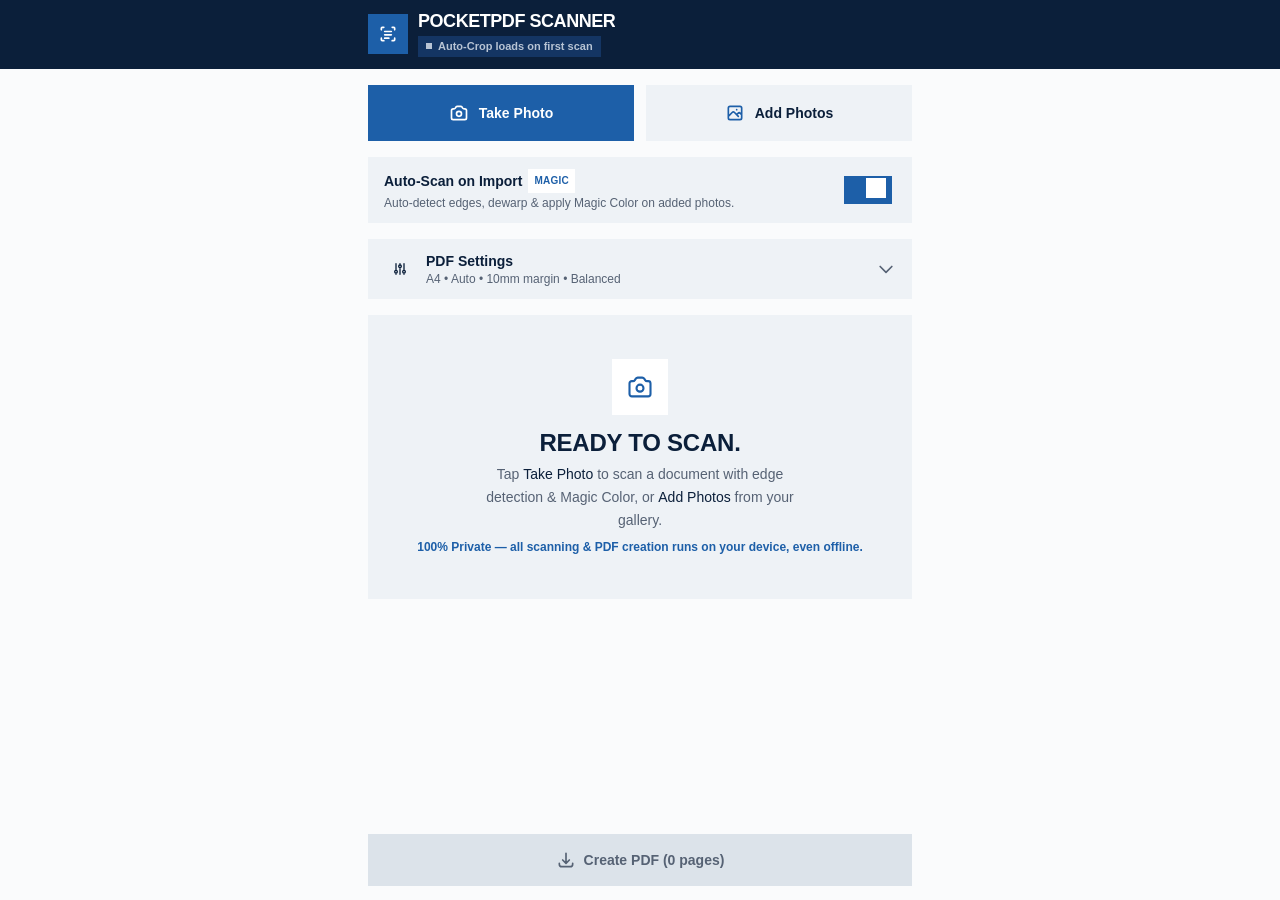
==== index.html @ 79df961f "Apply Fahmi Hassan design system: navy/white, square blocks, Archivo + IBM Plex Sans Co-Authored-By:" ====
<!DOCTYPE html>
<html lang="en">
<head>
  <meta charset="UTF-8" />
  <meta name="viewport" content="width=device-width, initial-scale=1.0, viewport-fit=cover" />
  <title>PocketPDF Scanner — Document Scanner & PDF</title>
  <meta name="description" content="Private, offline document scanner. Crop, clean up and turn photos into PDFs entirely on your phone." />
  <meta name="theme-color" content="#0B1F3A" />
  <meta name="apple-mobile-web-app-capable" content="yes" />
  <meta name="mobile-web-app-capable" content="yes" />
  <meta name="apple-mobile-web-app-status-bar-style" content="black-translucent" />
  <meta name="apple-mobile-web-app-title" content="PocketPDF" />
  <link rel="manifest" href="manifest.webmanifest" />
  <link rel="icon" type="image/png" sizes="192x192" href="icons/icon-192.png" />
  <link rel="apple-touch-icon" href="icons/apple-touch-icon.png" />
  <link rel="stylesheet" href="css/app.css" />

  <!-- Small, always-needed libraries (self-hosted). jsPDF, OpenCV and heic2any load on demand. -->
  <script src="vendor/Sortable.min.js" defer></script>
  <script src="js/imaging.js" defer></script>
  <script src="js/app.js" defer></script>
</head>
<body class="bg-fh-white text-fh-navy font-sans antialiased min-h-screen flex flex-col selection:bg-fh-sky selection:text-fh-navy">

  <noscript>
    <div class="p-4 m-4 bg-fh-surface text-sm text-fh-coraltext">PocketPDF Scanner needs JavaScript to run.</div>
  </noscript>

  <!-- Hidden File Inputs -->
  <input type="file" id="cameraInput" accept="image/*" capture="environment" class="hidden" aria-hidden="true" tabindex="-1" />
  <input type="file" id="galleryInput" accept="image/*,.heic,.heif" multiple class="hidden" aria-hidden="true" tabindex="-1" />

  <!-- ==================== TOP HEADER ==================== -->
  <header class="sticky top-0 z-30 bg-fh-navy text-white pt-safe-header">
    <div class="max-w-xl mx-auto px-4 py-3 flex items-center justify-between gap-2">
      <div class="flex items-center gap-2.5 min-w-0">
        <div class="w-10 h-10 bg-fh-blue text-white flex items-center justify-center shrink-0" aria-hidden="true">
          <svg class="w-5 h-5" fill="none" viewBox="0 0 24 24" stroke="currentColor" stroke-width="2">
            <path stroke-linecap="round" stroke-linejoin="round" d="M4 7V5a1 1 0 011-1h2M17 4h2a1 1 0 011 1v2M20 17v2a1 1 0 01-1 1h-2M7 20H5a1 1 0 01-1-1v-2" />
            <path stroke-linecap="round" stroke-linejoin="round" d="M8 9h8M8 13h8M8 17h5" />
          </svg>
        </div>
        <div class="min-w-0">
          <h1 class="font-display text-lg font-extrabold uppercase tracking-tight text-white leading-none truncate">PocketPDF Scanner</h1>
          <div id="engineStatusPill" role="status" class="inline-flex items-center gap-1.5 mt-1.5 px-2 py-0.5 bg-fh-navyraised text-[11px] font-semibold text-fh-mist">
            <span id="engineStatusDot" class="w-1.5 h-1.5 bg-fh-mist"></span>
            <span id="engineStatusText">Auto-Crop loads on first scan</span>
          </div>
        </div>
      </div>

      <button id="clearAllBtn" type="button"
        class="hidden min-h-[40px] px-3 py-1.5 rounded-xl text-xs font-semibold text-fh-coralbright bg-fh-navyraised hover:bg-fh-navydeep active:scale-95 transition-all shrink-0">
        Clear All
      </button>
    </div>
  </header>

  <!-- ==================== MAIN WORKSPACE ==================== -->
  <main id="mainArea" class="flex-1 w-full max-w-xl mx-auto px-4 pt-4 pb-32 space-y-4">

    <section aria-label="Scan or add documents" class="grid grid-cols-2 gap-3">
      <button id="takePhotoBtn" type="button"
        class="min-h-[56px] flex items-center justify-center gap-2.5 px-4 py-3.5 rounded-2xl bg-fh-blue hover:bg-fh-bluedark active:scale-[0.98] text-white font-semibold text-sm transition-all">
        <svg class="w-5 h-5 shrink-0" fill="none" viewBox="0 0 24 24" stroke="currentColor" stroke-width="2" aria-hidden="true">
          <path stroke-linecap="round" stroke-linejoin="round" d="M3 9a2 2 0 012-2h.93a2 2 0 001.664-.89l.812-1.22A2 2 0 0110.07 4h3.86a2 2 0 011.664.89l.812 1.22A2 2 0 0018.07 7H19a2 2 0 012 2v9a2 2 0 01-2 2H5a2 2 0 01-2-2V9z" />
          <path stroke-linecap="round" stroke-linejoin="round" d="M15 13a3 3 0 11-6 0 3 3 0 016 0z" />
        </svg>
        <span>Take Photo</span>
      </button>

      <button id="addPhotosBtn" type="button"
        class="min-h-[56px] flex items-center justify-center gap-2.5 px-4 py-3.5 bg-fh-surface hover:bg-fh-rule active:scale-[0.98] text-fh-navy font-semibold text-sm transition-all">
        <svg class="w-5 h-5 shrink-0 text-fh-blue" fill="none" viewBox="0 0 24 24" stroke="currentColor" stroke-width="2" aria-hidden="true">
          <path stroke-linecap="round" stroke-linejoin="round" d="M4 16l4.586-4.586a2 2 0 012.828 0L16 16m-2-2l1.586-1.586a2 2 0 012.828 0L20 14m-6-6h.01M6 20h12a2 2 0 002-2V6a2 2 0 00-2-2H6a2 2 0 00-2 2v12a2 2 0 002 2z" />
        </svg>
        <span>Add Photos</span>
      </button>
    </section>

    <!-- Auto-Scan on Import Toggle -->
    <section aria-label="Auto scan toggle" class="bg-fh-surface px-4 py-3 flex items-center justify-between gap-3">
      <div class="min-w-0">
        <div id="autoScanLabel" class="text-sm font-semibold text-fh-navy flex items-center gap-1.5">
          <span>Auto-Scan on Import</span>
          <span class="px-1.5 py-0.5 rounded-md bg-fh-card text-fh-blue text-[10px] font-bold uppercase tracking-wide">Magic</span>
        </div>
        <p id="autoScanDesc" class="text-xs text-fh-muted leading-snug mt-0.5">
          Auto-detect edges, dewarp &amp; apply Magic Color on added photos.
        </p>
      </div>
      <label class="relative inline-flex items-center cursor-pointer shrink-0 p-1">
        <input type="checkbox" id="autoScanToggle" class="sr-only peer" role="switch" aria-labelledby="autoScanLabel" aria-describedby="autoScanDesc" checked />
        <div class="w-12 h-7 bg-fh-rule peer-focus-visible:ring-2 peer-focus-visible:ring-fh-blue rounded-full peer peer-checked:after:translate-x-5 peer-checked:after:border-white after:content-[''] after:absolute after:top-[6px] after:left-[6px] after:bg-white after:border-fh-rule after:border after:rounded-full after:h-5 after:w-5 after:shadow-sm after:transition-all peer-checked:bg-fh-blue"></div>
      </label>
    </section>

    <!-- Collapsible PDF Settings Drawer -->
    <section aria-label="PDF settings" class="bg-fh-surface overflow-hidden">
      <button id="settingsToggleBtn" type="button" aria-expanded="false" aria-controls="settingsBody"
        class="w-full min-h-[52px] px-4 py-3 flex items-center justify-between gap-3 text-left hover:bg-fh-rule transition-colors">
        <div class="flex items-center gap-2.5 min-w-0">
          <div class="w-8 h-8 rounded-xl bg-fh-surface text-fh-navy flex items-center justify-center shrink-0" aria-hidden="true">
            <svg class="w-4 h-4" fill="none" viewBox="0 0 24 24" stroke="currentColor" stroke-width="2">
              <path stroke-linecap="round" stroke-linejoin="round" d="M12 6V4m0 2a2 2 0 100 4m0-4a2 2 0 110 4m-6 8a2 2 0 100-4m0 4a2 2 0 110-4m0 4v2m0-6V4m6 6v10m6-2a2 2 0 100-4m0 4a2 2 0 110-4m0 4v2m0-6V4" />
            </svg>
          </div>
          <div class="min-w-0">
            <div class="text-sm font-semibold text-fh-navy">PDF Settings</div>
            <div id="settingsSummary" class="text-xs text-fh-muted truncate">A4 • Auto • Small margin • Balanced</div>
          </div>
        </div>
        <svg id="settingsChevron" class="w-5 h-5 text-fh-muted shrink-0 transition-transform duration-200" fill="none" viewBox="0 0 24 24" stroke="currentColor" stroke-width="2" aria-hidden="true">
          <path stroke-linecap="round" stroke-linejoin="round" d="M19 9l-7 7-7-7" />
        </svg>
      </button>

      <div id="settingsBody" class="hidden border-t-4 border-fh-white px-4 py-4 space-y-4 bg-fh-surface">
        <div>
          <label for="filenameInput" class="block text-xs font-semibold uppercase tracking-wider text-fh-muted mb-1.5">Output Filename</label>
          <div class="relative flex items-center">
            <input type="text" id="filenameInput" autocomplete="off"
              class="w-full min-h-[44px] pl-3.5 pr-12 py-2.5 rounded-xl bg-white border border-fh-rule text-base sm:text-sm font-medium text-fh-navy focus:outline-none focus:ring-2 focus:ring-fh-blue focus:border-fh-blue"
              placeholder="scan_2026-01-01" />
            <span class="absolute right-3.5 text-xs font-semibold text-fh-muted pointer-events-none" aria-hidden="true">.pdf</span>
          </div>
        </div>

        <div class="grid grid-cols-1 sm:grid-cols-2 gap-3">
          <div>
            <label for="pageSizeSelect" class="block text-xs font-semibold uppercase tracking-wider text-fh-muted mb-1.5">Page Size</label>
            <select id="pageSizeSelect" class="w-full min-h-[44px] px-3.5 py-2.5 rounded-xl bg-white border border-fh-rule text-base sm:text-sm font-medium text-fh-navy focus:outline-none focus:ring-2 focus:ring-fh-blue">
              <option value="a4" selected>A4 (210 × 297 mm)</option>
              <option value="letter">US Letter (8.5 × 11 in)</option>
              <option value="fit">Fit to Image</option>
            </select>
          </div>
          <div>
            <label for="orientationSelect" class="block text-xs font-semibold uppercase tracking-wider text-fh-muted mb-1.5">Orientation</label>
            <select id="orientationSelect" class="w-full min-h-[44px] px-3.5 py-2.5 rounded-xl bg-white border border-fh-rule text-base sm:text-sm font-medium text-fh-navy focus:outline-none focus:ring-2 focus:ring-fh-blue disabled:opacity-50 disabled:bg-fh-surface">
              <option value="auto" selected>Auto (Per Page)</option>
              <option value="portrait">Portrait</option>
              <option value="landscape">Landscape</option>
            </select>
          </div>
        </div>

        <div class="grid grid-cols-1 sm:grid-cols-2 gap-3">
          <div>
            <label for="marginSelect" class="block text-xs font-semibold uppercase tracking-wider text-fh-muted mb-1.5">Margins</label>
            <select id="marginSelect" class="w-full min-h-[44px] px-3.5 py-2.5 rounded-xl bg-white border border-fh-rule text-base sm:text-sm font-medium text-fh-navy focus:outline-none focus:ring-2 focus:ring-fh-blue">
              <option value="0">None (0 mm)</option>
              <option value="10" selected>Small (10 mm)</option>
              <option value="20">Normal (20 mm)</option>
            </select>
          </div>
          <div>
            <label for="qualitySelect" class="block text-xs font-semibold uppercase tracking-wider text-fh-muted mb-1.5">Quality / Size</label>
            <select id="qualitySelect" class="w-full min-h-[44px] px-3.5 py-2.5 rounded-xl bg-white border border-fh-rule text-base sm:text-sm font-medium text-fh-navy focus:outline-none focus:ring-2 focus:ring-fh-blue">
              <option value="high">High (Sharp Text)</option>
              <option value="balanced" selected>Balanced (Default)</option>
              <option value="small">Small File (Compact)</option>
            </select>
          </div>
        </div>
        <p class="text-[11px] text-fh-muted leading-snug">Crisp B&amp;W pages are always kept as lossless PNG for the sharpest text.</p>
      </div>
    </section>

    <!-- Scanned Pages Queue -->
    <section aria-label="Scanned pages" class="space-y-3">
      <div id="emptyState" class="bg-fh-surface px-6 py-11 text-center space-y-3 transition-colors">
        <div class="w-14 h-14 mx-auto rounded-2xl bg-fh-card text-fh-blue flex items-center justify-center" aria-hidden="true">
          <svg class="w-7 h-7" fill="none" viewBox="0 0 24 24" stroke="currentColor" stroke-width="1.8">
            <path stroke-linecap="round" stroke-linejoin="round" d="M3 9a2 2 0 012-2h.93a2 2 0 001.664-.89l.812-1.22A2 2 0 0110.07 4h3.86a2 2 0 011.664.89l.812 1.22A2 2 0 0018.07 7H19a2 2 0 012 2v9a2 2 0 01-2 2H5a2 2 0 01-2-2V9z" />
            <path stroke-linecap="round" stroke-linejoin="round" d="M15 13a3 3 0 11-6 0 3 3 0 016 0z" />
          </svg>
        </div>
        <div class="space-y-1">
          <h2 class="font-display text-2xl font-extrabold uppercase text-fh-navy">Ready to scan.</h2>
          <p class="text-sm text-fh-muted max-w-xs mx-auto leading-relaxed">
            Tap <span class="font-medium text-fh-navy">Take Photo</span> to scan a document with edge detection &amp; Magic Color, or <span class="font-medium text-fh-navy">Add Photos</span> from your gallery.
          </p>
          <p class="text-xs font-semibold text-fh-blue pt-1">
            100% Private — all scanning &amp; PDF creation runs on your device, even offline.
          </p>
        </div>
      </div>

      <div id="queueHeader" class="hidden flex items-center justify-between px-1">
        <h2 class="text-xs font-bold uppercase tracking-wider text-fh-muted">
          Scanned Pages (<span id="queueCountLabel">0</span>)
        </h2>
        <span class="text-xs text-fh-muted">Drag ⠿ to reorder</span>
      </div>

      <div id="pageList" class="space-y-3"></div>
    </section>
  </main>

  <!-- ==================== STICKY BOTTOM ACTION BAR ==================== -->
  <footer class="fixed bottom-0 inset-x-0 z-30 bg-fh-white pb-safe">
    <div class="max-w-xl mx-auto px-4 pt-3 flex items-center gap-3">
      <button id="createPdfBtn" type="button" disabled
        class="w-full min-h-[52px] px-5 py-3 rounded-2xl bg-fh-blue hover:bg-fh-bluedark active:scale-[0.98] disabled:bg-fh-rule disabled:text-fh-muted disabled:active:scale-100 disabled:cursor-not-allowed text-white font-semibold text-sm disabled:shadow-none flex items-center justify-center gap-2 transition-all">
        <svg class="w-5 h-5 shrink-0" fill="none" viewBox="0 0 24 24" stroke="currentColor" stroke-width="2" aria-hidden="true">
          <path stroke-linecap="round" stroke-linejoin="round" d="M4 16v1a3 3 0 003 3h10a3 3 0 003-3v-1m-4-4l-4 4m0 0l-4-4m4 4V4" />
        </svg>
        <span id="createPdfLabel">Create PDF (0 pages)</span>
      </button>
    </div>
  </footer>

  <!-- ==================== FULL-SCREEN CROP & FILTER STUDIO ==================== -->
  <div id="studioModal" role="dialog" aria-modal="true" aria-label="Document crop and filter studio"
    class="hidden fixed inset-0 z-50 bg-fh-navy text-white flex flex-col">
    <div class="pt-safe px-3 pb-2.5 bg-fh-navydeep flex items-center justify-between gap-2 shrink-0">
      <button id="studioCloseBtn" type="button" aria-label="Cancel editing"
        class="min-h-[44px] px-3 rounded-xl text-fh-mist hover:text-white hover:bg-fh-navyraised text-sm font-medium flex items-center gap-1 transition-colors">
        <svg class="w-5 h-5" fill="none" viewBox="0 0 24 24" stroke="currentColor" stroke-width="2" aria-hidden="true">
          <path stroke-linecap="round" stroke-linejoin="round" d="M6 18L18 6M6 6l12 12" />
        </svg>
        <span class="hidden sm:inline">Cancel</span>
      </button>

      <div class="bg-fh-navyraised p-1 rounded-xl flex items-center gap-1" role="tablist" aria-label="Editing step">
        <button id="tabCropBtn" type="button" role="tab" aria-selected="true" class="min-h-[36px] px-3.5 rounded-lg text-xs font-semibold transition-all bg-fh-blue text-white shadow-sm">1. Crop</button>
        <button id="tabFilterBtn" type="button" role="tab" aria-selected="false" class="min-h-[36px] px-3.5 rounded-lg text-xs font-semibold transition-all text-fh-mist hover:text-white">2. Magic Filters</button>
      </div>

      <button id="studioPrimaryBtn" type="button"
        class="min-h-[44px] px-4 rounded-xl bg-fh-blue hover:bg-fh-bluedark active:scale-95 text-white text-sm font-semibold transition-all">
        Next
      </button>
    </div>

    <!-- STEP 1: PERSPECTIVE CROP -->
    <div id="studioCropPane" class="flex-1 flex flex-col min-h-0 relative">
      <div id="cropStage" class="flex-1 relative min-h-0 w-full flex items-center justify-center p-3 overflow-hidden">
        <canvas id="cropCanvas" class="block rounded-lg shadow-2xl" aria-label="Drag the corner or edge handles to fit the document"></canvas>

        <div id="cropLoading" class="hidden absolute inset-0 flex items-center justify-center">
          <div class="px-4 py-2.5 rounded-2xl bg-fh-navy text-xs font-semibold flex items-center gap-2">
            <svg class="w-4 h-4 animate-spin text-fh-sky" fill="none" viewBox="0 0 24 24" aria-hidden="true">
              <circle class="opacity-25" cx="12" cy="12" r="10" stroke="currentColor" stroke-width="4"></circle>
              <path class="opacity-75" fill="currentColor" d="M4 12a8 8 0 018-8V0C5.373 0 0 5.373 0 12h4z"></path>
            </svg>
            <span>Opening page...</span>
          </div>
        </div>

        <div id="loupeContainer" aria-hidden="true"
          class="hidden fixed z-50 pointer-events-none w-[116px] h-[116px] rounded-full border-[3px] border-fh-blue overflow-hidden bg-fh-navy">
          <canvas id="loupeCanvas" width="116" height="116" class="w-full h-full block"></canvas>
        </div>
      </div>

      <div class="bg-fh-navydeep px-4 pt-3 pb-safe shrink-0">
        <div class="max-w-md mx-auto grid grid-cols-4 gap-2">
          <button id="cropAutoBtn" type="button" class="studio-tool">
            <svg class="w-4 h-4 text-fh-sky" fill="none" viewBox="0 0 24 24" stroke="currentColor" stroke-width="2" aria-hidden="true">
              <path stroke-linecap="round" stroke-linejoin="round" d="M5 3v4M3 5h4M6 17v4m-2-2h4m5-16l2.286 6.857L21 12l-5.714 2.143L13 21l-2.286-6.857L5 12l5.714-2.143L13 3z" />
            </svg>
            <span>Auto-Detect</span>
          </button>
          <button id="cropFullBtn" type="button" class="studio-tool">
            <svg class="w-4 h-4 text-fh-mist" fill="none" viewBox="0 0 24 24" stroke="currentColor" stroke-width="2" aria-hidden="true">
              <path stroke-linecap="round" stroke-linejoin="round" d="M4 8V4m0 0h4M4 4l5 5m11-1V4m0 0h-4m4 0l-5 5M4 16v4m0 0h4m-4 0l5-5m11 5l-5-5m5 5v-4m0 4h-4" />
            </svg>
            <span>Full Page</span>
          </button>
          <button id="cropRotateBtn" type="button" class="studio-tool">
            <svg class="w-4 h-4 text-fh-mist" fill="none" viewBox="0 0 24 24" stroke="currentColor" stroke-width="2" aria-hidden="true">
              <path stroke-linecap="round" stroke-linejoin="round" d="M4 4v5h.582m15.356 2A8.001 8.001 0 004.582 9m0 0H9m11 11v-5h-.581m0 0a8.003 8.003 0 01-15.357-2m15.357 2H15" />
            </svg>
            <span>Rotate 90°</span>
          </button>
          <button id="cropAspectBtn" type="button" class="studio-tool" aria-label="Page shape: Auto. Tap to change">
            <svg class="w-4 h-4 text-fh-mist" fill="none" viewBox="0 0 24 24" stroke="currentColor" stroke-width="2" aria-hidden="true">
              <rect x="6" y="3" width="12" height="18" rx="1.5" stroke-linejoin="round" />
              <path stroke-linecap="round" d="M9 8h6M9 12h6" />
            </svg>
            <span id="cropAspectLabel">Shape: Auto</span>
          </button>
        </div>
      </div>
    </div>

    <!-- STEP 2: MAGIC FILTERS -->
    <div id="studioFilterPane" class="hidden flex-1 flex flex-col min-h-0">
      <div class="flex-1 min-h-0 w-full flex items-center justify-center p-4 overflow-hidden relative">
        <canvas id="filterPreviewCanvas" class="max-w-full max-h-full object-contain rounded-lg shadow-2xl bg-white" aria-label="Filtered page preview"></canvas>
        <div id="filterLoadingBadge" class="hidden absolute inset-0 bg-fh-navy/70 flex items-center justify-center">
          <div class="px-4 py-2.5 rounded-2xl bg-fh-navy text-xs font-semibold flex items-center gap-2">
            <svg class="w-4 h-4 animate-spin text-fh-sky" fill="none" viewBox="0 0 24 24" aria-hidden="true">
              <circle class="opacity-25" cx="12" cy="12" r="10" stroke="currentColor" stroke-width="4"></circle>
              <path class="opacity-75" fill="currentColor" d="M4 12a8 8 0 018-8V0C5.373 0 0 5.373 0 12h4z"></path>
            </svg>
            <span>Dewarping document...</span>
          </div>
        </div>
      </div>

      <div class="bg-fh-navydeep px-4 pt-3 pb-safe space-y-3.5 shrink-0">
        <div class="max-w-md mx-auto space-y-3.5">
          <div id="filterPills" class="flex items-center gap-2 overflow-x-auto no-scrollbar pb-0.5" role="group" aria-label="Filter presets">
            <button type="button" data-filter="original" aria-pressed="false" class="filter-pill">Original</button>
            <button type="button" data-filter="magic" aria-pressed="false" class="filter-pill">Magic Color</button>
            <button type="button" data-filter="bw" aria-pressed="false" class="filter-pill">Crisp B&amp;W</button>
            <button type="button" data-filter="grayscale" aria-pressed="false" class="filter-pill">Grayscale</button>
            <button type="button" data-filter="lighten" aria-pressed="false" class="filter-pill">Lighten</button>
          </div>

          <div class="grid grid-cols-2 gap-4 pt-1">
            <div class="space-y-1">
              <div class="flex items-center justify-between text-[11px] font-medium text-fh-mist">
                <label for="brightnessSlider">Brightness</label>
                <span id="brightnessVal" class="text-fh-sky font-semibold">0</span>
              </div>
              <input id="brightnessSlider" type="range" min="-50" max="50" value="0" class="scanner-slider w-full" />
            </div>
            <div class="space-y-1">
              <div class="flex items-center justify-between text-[11px] font-medium text-fh-mist">
                <label for="contrastSlider">Contrast</label>
                <span id="contrastVal" class="text-fh-sky font-semibold">0</span>
              </div>
              <input id="contrastSlider" type="range" min="-50" max="50" value="0" class="scanner-slider w-full" />
            </div>
          </div>

          <button id="saveNextBtn" type="button"
            class="hidden w-full min-h-[46px] px-4 py-2.5 rounded-xl bg-fh-navyraised hover:bg-fh-blue active:scale-[0.98] text-white text-sm font-semibold flex items-center justify-center gap-2 transition-all">
            <svg class="w-4 h-4 text-fh-sky" fill="none" viewBox="0 0 24 24" stroke="currentColor" stroke-width="2" aria-hidden="true">
              <path stroke-linecap="round" stroke-linejoin="round" d="M3 9a2 2 0 012-2h.93a2 2 0 001.664-.89l.812-1.22A2 2 0 0110.07 4h3.86a2 2 0 011.664.89l.812 1.22A2 2 0 0018.07 7H19a2 2 0 012 2v9a2 2 0 01-2 2H5a2 2 0 01-2-2V9z" />
              <path stroke-linecap="round" stroke-linejoin="round" d="M15 13a3 3 0 11-6 0 3 3 0 016 0z" />
            </svg>
            <span>Save &amp; Scan Next Page</span>
          </button>
        </div>
      </div>
    </div>
  </div>

  <!-- ==================== PDF READY / SHARE MODAL ==================== -->
  <div id="pdfReadyModal" role="dialog" aria-modal="true" aria-labelledby="pdfReadyTitle"
    class="hidden fixed inset-0 z-50 bg-fh-navy/70 flex items-center justify-center p-4">
    <div class="w-full max-w-sm bg-fh-white p-6 space-y-5">
      <div class="flex items-center gap-3.5">
        <div class="w-12 h-12 rounded-2xl bg-fh-blue text-white flex items-center justify-center shrink-0" aria-hidden="true">
          <svg class="w-6 h-6" fill="none" viewBox="0 0 24 24" stroke="currentColor" stroke-width="2">
            <path stroke-linecap="round" stroke-linejoin="round" d="M9 12l2 2 4-4m6 2a9 9 0 11-18 0 9 9 0 0118 0z" />
          </svg>
        </div>
        <div class="min-w-0">
          <h3 id="pdfReadyTitle" class="font-display text-xl font-extrabold uppercase text-fh-navy">PDF ready.</h3>
          <p id="pdfReadyMeta" class="text-xs text-fh-muted truncate">scan.pdf • 1.2 MB</p>
        </div>
      </div>
      <div class="space-y-2.5">
        <button id="pdfShareBtn" type="button"
          class="hidden w-full min-h-[48px] px-4 py-3 rounded-xl bg-fh-blue hover:bg-fh-bluedark text-white font-semibold text-sm flex items-center justify-center gap-2 transition-colors">
          <svg class="w-4 h-4" fill="none" viewBox="0 0 24 24" stroke="currentColor" stroke-width="2" aria-hidden="true">
            <path stroke-linecap="round" stroke-linejoin="round" d="M8.684 13.342C8.886 12.938 9 12.482 9 12c0-.482-.114-.938-.316-1.342m0 2.684a3 3 0 110-2.684m0 2.684l6.632 3.316m-6.632-6l6.632-3.316m0 0a3 3 0 105.367-2.684 3 3 0 00-5.367 2.684zm0 9.316a3 3 0 105.368 2.684 3 3 0 00-5.368-2.684z" />
          </svg>
          <span>Share / Save to Files</span>
        </button>
        <button id="pdfDownloadAgainBtn" type="button"
          class="w-full min-h-[48px] px-4 py-3 rounded-xl bg-fh-surface hover:bg-fh-rule text-fh-navy font-semibold text-sm flex items-center justify-center gap-2 transition-colors">
          <svg class="w-4 h-4" fill="none" viewBox="0 0 24 24" stroke="currentColor" stroke-width="2" aria-hidden="true">
            <path stroke-linecap="round" stroke-linejoin="round" d="M4 16v1a3 3 0 003 3h10a3 3 0 003-3v-1m-4-4l-4 4m0 0l-4-4m4 4V4" />
          </svg>
          <span>Download PDF</span>
        </button>
        <button id="pdfReadyCloseBtn" type="button"
          class="w-full min-h-[44px] px-4 py-2 rounded-xl text-fh-muted hover:text-fh-navy font-semibold text-xs transition-colors">
          Done
        </button>
      </div>
    </div>
  </div>

  <!-- ==================== PROGRESS MODAL ==================== -->
  <div id="progressModal" role="dialog" aria-modal="true" aria-labelledby="progressTitle"
    class="hidden fixed inset-0 z-[60] bg-fh-navy/70 flex items-center justify-center p-4">
    <div class="w-full max-w-sm bg-fh-white p-6 space-y-4">
      <div class="flex items-center gap-3">
        <div class="w-10 h-10 rounded-2xl bg-fh-card text-fh-blue flex items-center justify-center shrink-0" aria-hidden="true">
          <svg class="w-5 h-5 animate-spin" fill="none" viewBox="0 0 24 24">
            <circle class="opacity-25" cx="12" cy="12" r="10" stroke="currentColor" stroke-width="4"></circle>
            <path class="opacity-75" fill="currentColor" d="M4 12a8 8 0 018-8V0C5.373 0 0 5.373 0 12h4zm2 5.291A7.962 7.962 0 014 12H0c0 3.042 1.135 5.824 3 7.938l3-2.647z"></path>
          </svg>
        </div>
        <div class="min-w-0">
          <h3 id="progressTitle" class="font-display text-lg font-extrabold text-fh-navy">Processing</h3>
          <p id="progressStatus" aria-live="polite" class="text-xs text-fh-muted truncate">Please wait...</p>
        </div>
      </div>
      <div class="w-full h-2.5 bg-fh-surface rounded-full overflow-hidden" role="progressbar" aria-labelledby="progressTitle" aria-valuemin="0" aria-valuemax="100">
        <div id="progressBar" class="h-full bg-fh-blue rounded-full transition-all duration-200" style="width: 0%"></div>
      </div>
    </div>
  </div>

  <!-- ==================== CONFIRM CLEAR MODAL ==================== -->
  <div id="confirmClearModal" role="alertdialog" aria-modal="true" aria-labelledby="confirmClearTitle" aria-describedby="confirmClearDesc"
    class="hidden fixed inset-0 z-50 bg-fh-navy/70 flex items-center justify-center p-4">
    <div class="w-full max-w-sm bg-fh-white p-6 space-y-5">
      <div class="space-y-1.5">
        <h3 id="confirmClearTitle" class="font-display text-lg font-extrabold text-fh-navy">Clear all scanned pages?</h3>
        <p id="confirmClearDesc" class="text-sm text-fh-muted">This removes all pages from your current session. Your original phone photos are untouched.</p>
      </div>
      <div class="grid grid-cols-2 gap-3">
        <button id="cancelClearBtn" type="button" class="min-h-[44px] px-4 py-2.5 rounded-xl bg-fh-surface hover:bg-fh-rule text-fh-navy font-semibold text-sm">Cancel</button>
        <button id="confirmClearBtn" type="button" class="min-h-[44px] px-4 py-2.5 rounded-xl bg-fh-coral hover:bg-fh-coralbright text-fh-navy font-semibold text-sm">Clear All</button>
      </div>
    </div>
  </div>

  <div id="toastContainer" aria-live="polite" class="fixed top-16 inset-x-4 z-[70] max-w-md mx-auto pointer-events-none flex flex-col gap-2"></div>
</body>
</html>
---- css/app.css ----
@font-face{font-family:Archivo;font-style:normal;font-weight:700;font-display:swap;src:url(../fonts/archivo-latin-700-normal.woff2) format("woff2")}@font-face{font-family:Archivo;font-style:normal;font-weight:800;font-display:swap;src:url(../fonts/archivo-latin-800-normal.woff2) format("woff2")}@font-face{font-family:IBM Plex Sans;font-style:normal;font-weight:400;font-display:swap;src:url(../fonts/ibm-plex-sans-latin-400-normal.woff2) format("woff2")}@font-face{font-family:IBM Plex Sans;font-style:normal;font-weight:500;font-display:swap;src:url(../fonts/ibm-plex-sans-latin-500-normal.woff2) format("woff2")}@font-face{font-family:IBM Plex Sans;font-style:normal;font-weight:600;font-display:swap;src:url(../fonts/ibm-plex-sans-latin-600-normal.woff2) format("woff2")}*,:after,:before{--tw-border-spacing-x:0;--tw-border-spacing-y:0;--tw-translate-x:0;--tw-translate-y:0;--tw-rotate:0;--tw-skew-x:0;--tw-skew-y:0;--tw-scale-x:1;--tw-scale-y:1;--tw-pan-x: ;--tw-pan-y: ;--tw-pinch-zoom: ;--tw-scroll-snap-strictness:proximity;--tw-gradient-from-position: ;--tw-gradient-via-position: ;--tw-gradient-to-position: ;--tw-ordinal: ;--tw-slashed-zero: ;--tw-numeric-figure: ;--tw-numeric-spacing: ;--tw-numeric-fraction: ;--tw-ring-inset: ;--tw-ring-offset-width:0px;--tw-ring-offset-color:#fff;--tw-ring-color:rgba(59,130,246,.5);--tw-ring-offset-shadow:0 0 #0000;--tw-ring-shadow:0 0 #0000;--tw-shadow:0 0 #0000;--tw-shadow-colored:0 0 #0000;--tw-blur: ;--tw-brightness: ;--tw-contrast: ;--tw-grayscale: ;--tw-hue-rotate: ;--tw-invert: ;--tw-saturate: ;--tw-sepia: ;--tw-drop-shadow: ;--tw-backdrop-blur: ;--tw-backdrop-brightness: ;--tw-backdrop-contrast: ;--tw-backdrop-grayscale: ;--tw-backdrop-hue-rotate: ;--tw-backdrop-invert: ;--tw-backdrop-opacity: ;--tw-backdrop-saturate: ;--tw-backdrop-sepia: ;--tw-contain-size: ;--tw-contain-layout: ;--tw-contain-paint: ;--tw-contain-style: }::backdrop{--tw-border-spacing-x:0;--tw-border-spacing-y:0;--tw-translate-x:0;--tw-translate-y:0;--tw-rotate:0;--tw-skew-x:0;--tw-skew-y:0;--tw-scale-x:1;--tw-scale-y:1;--tw-pan-x: ;--tw-pan-y: ;--tw-pinch-zoom: ;--tw-scroll-snap-strictness:proximity;--tw-gradient-from-position: ;--tw-gradient-via-position: ;--tw-gradient-to-position: ;--tw-ordinal: ;--tw-slashed-zero: ;--tw-numeric-figure: ;--tw-numeric-spacing: ;--tw-numeric-fraction: ;--tw-ring-inset: ;--tw-ring-offset-width:0px;--tw-ring-offset-color:#fff;--tw-ring-color:rgba(59,130,246,.5);--tw-ring-offset-shadow:0 0 #0000;--tw-ring-shadow:0 0 #0000;--tw-shadow:0 0 #0000;--tw-shadow-colored:0 0 #0000;--tw-blur: ;--tw-brightness: ;--tw-contrast: ;--tw-grayscale: ;--tw-hue-rotate: ;--tw-invert: ;--tw-saturate: ;--tw-sepia: ;--tw-drop-shadow: ;--tw-backdrop-blur: ;--tw-backdrop-brightness: ;--tw-backdrop-contrast: ;--tw-backdrop-grayscale: ;--tw-backdrop-hue-rotate: ;--tw-backdrop-invert: ;--tw-backdrop-opacity: ;--tw-backdrop-saturate: ;--tw-backdrop-sepia: ;--tw-contain-size: ;--tw-contain-layout: ;--tw-contain-paint: ;--tw-contain-style: }

/*! tailwindcss v3.4.14 | MIT License | https://tailwindcss.com*/*,:after,:before{box-sizing:border-box;border:0 solid #e5e7eb}:after,:before{--tw-content:""}:host,html{line-height:1.5;-webkit-text-size-adjust:100%;-moz-tab-size:4;-o-tab-size:4;tab-size:4;font-family:IBM Plex Sans,Arial,sans-serif;font-feature-settings:normal;font-variation-settings:normal;-webkit-tap-highlight-color:transparent}body{margin:0;line-height:inherit}hr{height:0;color:inherit;border-top-width:1px}abbr:where([title]){-webkit-text-decoration:underline dotted;text-decoration:underline dotted}h1,h2,h3,h4,h5,h6{font-size:inherit;font-weight:inherit}a{color:inherit;text-decoration:inherit}b,strong{font-weight:bolder}code,kbd,pre,samp{font-family:ui-monospace,SFMono-Regular,Menlo,Monaco,Consolas,Liberation Mono,Courier New,monospace;font-feature-settings:normal;font-variation-settings:normal;font-size:1em}small{font-size:80%}sub,sup{font-size:75%;line-height:0;position:relative;vertical-align:baseline}sub{bottom:-.25em}sup{top:-.5em}table{text-indent:0;border-color:inherit;border-collapse:collapse}button,input,optgroup,select,textarea{font-family:inherit;font-feature-settings:inherit;font-variation-settings:inherit;font-size:100%;font-weight:inherit;line-height:inherit;letter-spacing:inherit;color:inherit;margin:0;padding:0}button,select{text-transform:none}button,input:where([type=button]),input:where([type=reset]),input:where([type=submit]){-webkit-appearance:button;background-color:transparent;background-image:none}:-moz-focusring{outline:auto}:-moz-ui-invalid{box-shadow:none}progress{vertical-align:baseline}::-webkit-inner-spin-button,::-webkit-outer-spin-button{height:auto}[type=search]{-webkit-appearance:textfield;outline-offset:-2px}::-webkit-search-decoration{-webkit-appearance:none}::-webkit-file-upload-button{-webkit-appearance:button;font:inherit}summary{display:list-item}blockquote,dd,dl,figure,h1,h2,h3,h4,h5,h6,hr,p,pre{margin:0}fieldset{margin:0}fieldset,legend{padding:0}menu,ol,ul{list-style:none;margin:0;padding:0}dialog{padding:0}textarea{resize:vertical}input::-moz-placeholder,textarea::-moz-placeholder{opacity:1;color:#9ca3af}input::placeholder,textarea::placeholder{opacity:1;color:#9ca3af}[role=button],button{cursor:pointer}:disabled{cursor:default}audio,canvas,embed,iframe,img,object,svg,video{display:block;vertical-align:middle}img,video{max-width:100%;height:auto}[hidden]:where(:not([hidden=until-found])){display:none}h1,h2,h3{letter-spacing:-.01em}body,html{-webkit-tap-highlight-color:transparent;overscroll-behavior-y:contain;overflow-x:hidden}.pb-safe{padding-bottom:max(.85rem,env(safe-area-inset-bottom))}.pt-safe{padding-top:max(.65rem,env(safe-area-inset-top))}.pt-safe-header{padding-top:env(safe-area-inset-top)}.studio-tool{display:flex;min-height:52px;flex-direction:column;align-items:center;justify-content:center;gap:.125rem;--tw-bg-opacity:1;background-color:rgb(20 53 99/var(--tw-bg-opacity));padding:.5rem .375rem;text-align:center;font-size:11px;font-weight:600;line-height:1.25;--tw-text-opacity:1;color:rgb(255 255 255/var(--tw-text-opacity));transition-property:all;transition-timing-function:cubic-bezier(.4,0,.2,1);transition-duration:.15s}.studio-tool:hover{--tw-bg-opacity:1;background-color:rgb(29 95 168/var(--tw-bg-opacity))}.studio-tool:active{--tw-scale-x:.95;--tw-scale-y:.95;transform:translate(var(--tw-translate-x),var(--tw-translate-y)) rotate(var(--tw-rotate)) skewX(var(--tw-skew-x)) skewY(var(--tw-skew-y)) scaleX(var(--tw-scale-x)) scaleY(var(--tw-scale-y))}.filter-pill{min-height:42px;white-space:nowrap;--tw-bg-opacity:1;background-color:rgb(20 53 99/var(--tw-bg-opacity));padding-left:1rem;padding-right:1rem;font-size:.75rem;line-height:1rem;font-weight:600;--tw-text-opacity:1;color:rgb(184 196 212/var(--tw-text-opacity));transition-property:all;transition-timing-function:cubic-bezier(.4,0,.2,1);transition-duration:.15s}.filter-pill:hover{--tw-text-opacity:1;color:rgb(255 255 255/var(--tw-text-opacity))}.filter-pill[aria-pressed=true]{--tw-bg-opacity:1;background-color:rgb(29 95 168/var(--tw-bg-opacity));--tw-text-opacity:1;color:rgb(255 255 255/var(--tw-text-opacity))}.drag-handle{touch-action:none;cursor:grab}.sortable-ghost{opacity:.4}.sortable-chosen{--tw-ring-offset-shadow:var(--tw-ring-inset) 0 0 0 var(--tw-ring-offset-width) var(--tw-ring-offset-color);--tw-ring-shadow:var(--tw-ring-inset) 0 0 0 calc(2px + var(--tw-ring-offset-width)) var(--tw-ring-color);box-shadow:var(--tw-ring-offset-shadow),var(--tw-ring-shadow),var(--tw-shadow,0 0 #0000);--tw-ring-opacity:1;--tw-ring-color:rgb(29 95 168/var(--tw-ring-opacity))}.sr-only{position:absolute;width:1px;height:1px;padding:0;margin:-1px;overflow:hidden;clip:rect(0,0,0,0);white-space:nowrap;border-width:0}.pointer-events-none{pointer-events:none}.pointer-events-auto{pointer-events:auto}.static{position:static}.fixed{position:fixed}.absolute{position:absolute}.relative{position:relative}.sticky{position:sticky}.inset-0{inset:0}.inset-x-0{left:0;right:0}.inset-x-4{left:1rem;right:1rem}.bottom-0{bottom:0}.left-0{left:0}.right-3\.5{right:.875rem}.top-0{top:0}.top-16{top:4rem}.z-30{z-index:30}.z-50{z-index:50}.z-\[60\]{z-index:60}.z-\[70\]{z-index:70}.m-4{margin:1rem}.mx-auto{margin-left:auto;margin-right:auto}.-ml-1{margin-left:-.25rem}.mb-1\.5{margin-bottom:.375rem}.mt-0\.5{margin-top:.125rem}.mt-1\.5{margin-top:.375rem}.block{display:block}.flex{display:flex}.inline-flex{display:inline-flex}.grid{display:grid}.\!hidden{display:none!important}.hidden{display:none}.h-1\.5{height:.375rem}.h-10{height:2.5rem}.h-12{height:3rem}.h-14{height:3.5rem}.h-2\.5{height:.625rem}.h-24{height:6rem}.h-4{height:1rem}.h-5{height:1.25rem}.h-6{height:1.5rem}.h-7{height:1.75rem}.h-8{height:2rem}.h-\[116px\]{height:116px}.h-full{height:100%}.max-h-full{max-height:100%}.min-h-0{min-height:0}.min-h-\[36px\]{min-height:36px}.min-h-\[40px\]{min-height:40px}.min-h-\[42px\]{min-height:42px}.min-h-\[44px\]{min-height:44px}.min-h-\[46px\]{min-height:46px}.min-h-\[48px\]{min-height:48px}.min-h-\[52px\]{min-height:52px}.min-h-\[56px\]{min-height:56px}.min-h-screen{min-height:100vh}.w-1\.5{width:.375rem}.w-10{width:2.5rem}.w-12{width:3rem}.w-14{width:3.5rem}.w-20{width:5rem}.w-4{width:1rem}.w-5{width:1.25rem}.w-6{width:1.5rem}.w-7{width:1.75rem}.w-8{width:2rem}.w-\[116px\]{width:116px}.w-full{width:100%}.min-w-0{min-width:0}.max-w-full{max-width:100%}.max-w-md{max-width:28rem}.max-w-sm{max-width:24rem}.max-w-xl{max-width:36rem}.max-w-xs{max-width:20rem}.flex-1{flex:1 1 0%}.shrink-0{flex-shrink:0}.-translate-y-2{--tw-translate-y:-0.5rem}.-translate-y-2,.rotate-180{transform:translate(var(--tw-translate-x),var(--tw-translate-y)) rotate(var(--tw-rotate)) skewX(var(--tw-skew-x)) skewY(var(--tw-skew-y)) scaleX(var(--tw-scale-x)) scaleY(var(--tw-scale-y))}.rotate-180{--tw-rotate:180deg}@keyframes pulse{50%{opacity:.5}}.animate-pulse{animation:pulse 2s cubic-bezier(.4,0,.6,1) infinite}@keyframes spin{to{transform:rotate(1turn)}}.animate-spin{animation:spin 1s linear infinite}.cursor-pointer{cursor:pointer}.resize{resize:both}.grid-cols-1{grid-template-columns:repeat(1,minmax(0,1fr))}.grid-cols-2{grid-template-columns:repeat(2,minmax(0,1fr))}.grid-cols-4{grid-template-columns:repeat(4,minmax(0,1fr))}.flex-col{flex-direction:column}.flex-wrap{flex-wrap:wrap}.items-center{align-items:center}.justify-center{justify-content:center}.justify-between{justify-content:space-between}.gap-0\.5{gap:.125rem}.gap-1{gap:.25rem}.gap-1\.5{gap:.375rem}.gap-2{gap:.5rem}.gap-2\.5{gap:.625rem}.gap-3{gap:.75rem}.gap-3\.5{gap:.875rem}.gap-4{gap:1rem}.space-y-1>:not([hidden])~:not([hidden]){--tw-space-y-reverse:0;margin-top:calc(.25rem*(1 - var(--tw-space-y-reverse)));margin-bottom:calc(.25rem*var(--tw-space-y-reverse))}.space-y-1\.5>:not([hidden])~:not([hidden]){--tw-space-y-reverse:0;margin-top:calc(.375rem*(1 - var(--tw-space-y-reverse)));margin-bottom:calc(.375rem*var(--tw-space-y-reverse))}.space-y-2\.5>:not([hidden])~:not([hidden]){--tw-space-y-reverse:0;margin-top:calc(.625rem*(1 - var(--tw-space-y-reverse)));margin-bottom:calc(.625rem*var(--tw-space-y-reverse))}.space-y-3>:not([hidden])~:not([hidden]){--tw-space-y-reverse:0;margin-top:calc(.75rem*(1 - var(--tw-space-y-reverse)));margin-bottom:calc(.75rem*var(--tw-space-y-reverse))}.space-y-3\.5>:not([hidden])~:not([hidden]){--tw-space-y-reverse:0;margin-top:calc(.875rem*(1 - var(--tw-space-y-reverse)));margin-bottom:calc(.875rem*var(--tw-space-y-reverse))}.space-y-4>:not([hidden])~:not([hidden]){--tw-space-y-reverse:0;margin-top:calc(1rem*(1 - var(--tw-space-y-reverse)));margin-bottom:calc(1rem*var(--tw-space-y-reverse))}.space-y-5>:not([hidden])~:not([hidden]){--tw-space-y-reverse:0;margin-top:calc(1.25rem*(1 - var(--tw-space-y-reverse)));margin-bottom:calc(1.25rem*var(--tw-space-y-reverse))}.self-stretch{align-self:stretch}.overflow-hidden{overflow:hidden}.overflow-x-auto{overflow-x:auto}.truncate{overflow:hidden;text-overflow:ellipsis}.truncate,.whitespace-nowrap{white-space:nowrap}.rounded-2xl,.rounded-full,.rounded-lg,.rounded-md,.rounded-xl{border-radius:0}.border{border-width:1px}.border-\[3px\]{border-width:3px}.border-t-4{border-top-width:4px}.border-fh-blue{--tw-border-opacity:1;border-color:rgb(29 95 168/var(--tw-border-opacity))}.border-fh-rule{--tw-border-opacity:1;border-color:rgb(220 227 234/var(--tw-border-opacity))}.border-fh-white{--tw-border-opacity:1;border-color:rgb(250 251 252/var(--tw-border-opacity))}.bg-fh-blue{--tw-bg-opacity:1;background-color:rgb(29 95 168/var(--tw-bg-opacity))}.bg-fh-card{--tw-bg-opacity:1;background-color:rgb(255 255 255/var(--tw-bg-opacity))}.bg-fh-coral{--tw-bg-opacity:1;background-color:rgb(232 85 61/var(--tw-bg-opacity))}.bg-fh-mist{--tw-bg-opacity:1;background-color:rgb(184 196 212/var(--tw-bg-opacity))}.bg-fh-navy{--tw-bg-opacity:1;background-color:rgb(11 31 58/var(--tw-bg-opacity))}.bg-fh-navy\/70{background-color:rgba(11,31,58,.7)}.bg-fh-navydeep{--tw-bg-opacity:1;background-color:rgb(16 42 76/var(--tw-bg-opacity))}.bg-fh-navyraised{--tw-bg-opacity:1;background-color:rgb(20 53 99/var(--tw-bg-opacity))}.bg-fh-rule{--tw-bg-opacity:1;background-color:rgb(220 227 234/var(--tw-bg-opacity))}.bg-fh-sky{--tw-bg-opacity:1;background-color:rgb(143 193 255/var(--tw-bg-opacity))}.bg-fh-surface{--tw-bg-opacity:1;background-color:rgb(238 242 246/var(--tw-bg-opacity))}.bg-fh-white{--tw-bg-opacity:1;background-color:rgb(250 251 252/var(--tw-bg-opacity))}.bg-white{--tw-bg-opacity:1;background-color:rgb(255 255 255/var(--tw-bg-opacity))}.bg-white\/15{background-color:hsla(0,0%,100%,.15)}.object-contain{-o-object-fit:contain;object-fit:contain}.p-1{padding:.25rem}.p-3{padding:.75rem}.p-4{padding:1rem}.p-6{padding:1.5rem}.px-1{padding-left:.25rem;padding-right:.25rem}.px-1\.5{padding-left:.375rem;padding-right:.375rem}.px-2{padding-left:.5rem;padding-right:.5rem}.px-3{padding-left:.75rem;padding-right:.75rem}.px-3\.5{padding-left:.875rem;padding-right:.875rem}.px-4{padding-left:1rem;padding-right:1rem}.px-5{padding-left:1.25rem;padding-right:1.25rem}.px-6{padding-left:1.5rem;padding-right:1.5rem}.py-0\.5{padding-top:.125rem;padding-bottom:.125rem}.py-1\.5{padding-top:.375rem;padding-bottom:.375rem}.py-11{padding-top:2.75rem;padding-bottom:2.75rem}.py-2{padding-top:.5rem;padding-bottom:.5rem}.py-2\.5{padding-top:.625rem;padding-bottom:.625rem}.py-3{padding-top:.75rem;padding-bottom:.75rem}.py-3\.5{padding-top:.875rem;padding-bottom:.875rem}.py-4{padding-top:1rem;padding-bottom:1rem}.pb-0\.5{padding-bottom:.125rem}.pb-2\.5{padding-bottom:.625rem}.pb-32{padding-bottom:8rem}.pl-3\.5{padding-left:.875rem}.pr-12{padding-right:3rem}.pt-1{padding-top:.25rem}.pt-3{padding-top:.75rem}.pt-4{padding-top:1rem}.text-left{text-align:left}.text-center{text-align:center}.font-display{font-family:Archivo,Arial,sans-serif}.font-sans{font-family:IBM Plex Sans,Arial,sans-serif}.text-2xl{font-size:1.5rem;line-height:2rem}.text-3xl{font-size:1.875rem;line-height:2.25rem}.text-\[10px\]{font-size:10px}.text-\[11px\]{font-size:11px}.text-base{font-size:1rem;line-height:1.5rem}.text-lg{font-size:1.125rem;line-height:1.75rem}.text-sm{font-size:.875rem;line-height:1.25rem}.text-xl{font-size:1.25rem;line-height:1.75rem}.text-xs{font-size:.75rem;line-height:1rem}.font-bold{font-weight:700}.font-extrabold{font-weight:800}.font-medium{font-weight:500}.font-semibold{font-weight:600}.uppercase{text-transform:uppercase}.leading-none{line-height:1}.leading-relaxed{line-height:1.625}.leading-snug{line-height:1.375}.tracking-tight{letter-spacing:-.025em}.tracking-wide{letter-spacing:.025em}.tracking-wider{letter-spacing:.05em}.tracking-widest{letter-spacing:.1em}.text-fh-blue{--tw-text-opacity:1;color:rgb(29 95 168/var(--tw-text-opacity))}.text-fh-coralbright{--tw-text-opacity:1;color:rgb(255 138 110/var(--tw-text-opacity))}.text-fh-coraltext{--tw-text-opacity:1;color:rgb(194 65 42/var(--tw-text-opacity))}.text-fh-mist{--tw-text-opacity:1;color:rgb(184 196 212/var(--tw-text-opacity))}.text-fh-muted{--tw-text-opacity:1;color:rgb(86 98 116/var(--tw-text-opacity))}.text-fh-navy{--tw-text-opacity:1;color:rgb(11 31 58/var(--tw-text-opacity))}.text-fh-sky{--tw-text-opacity:1;color:rgb(143 193 255/var(--tw-text-opacity))}.text-white{--tw-text-opacity:1;color:rgb(255 255 255/var(--tw-text-opacity))}.antialiased{-webkit-font-smoothing:antialiased;-moz-osx-font-smoothing:grayscale}.opacity-0{opacity:0}.opacity-25{opacity:.25}.opacity-75{opacity:.75}.shadow-2xl,.shadow-sm{--tw-shadow:0 0 #0000;--tw-shadow-colored:0 0 #0000;box-shadow:var(--tw-ring-offset-shadow,0 0 #0000),var(--tw-ring-shadow,0 0 #0000),var(--tw-shadow)}.outline{outline-style:solid}.ring-2{--tw-ring-offset-shadow:var(--tw-ring-inset) 0 0 0 var(--tw-ring-offset-width) var(--tw-ring-offset-color);--tw-ring-shadow:var(--tw-ring-inset) 0 0 0 calc(2px + var(--tw-ring-offset-width)) var(--tw-ring-color);box-shadow:var(--tw-ring-offset-shadow),var(--tw-ring-shadow),var(--tw-shadow,0 0 #0000)}.grayscale{--tw-grayscale:grayscale(100%)}.filter,.grayscale{filter:var(--tw-blur) var(--tw-brightness) var(--tw-contrast) var(--tw-grayscale) var(--tw-hue-rotate) var(--tw-invert) var(--tw-saturate) var(--tw-sepia) var(--tw-drop-shadow)}.transition-all{transition-property:all;transition-timing-function:cubic-bezier(.4,0,.2,1);transition-duration:.15s}.transition-colors{transition-property:color,background-color,border-color,text-decoration-color,fill,stroke;transition-timing-function:cubic-bezier(.4,0,.2,1);transition-duration:.15s}.transition-transform{transition-property:transform;transition-timing-function:cubic-bezier(.4,0,.2,1);transition-duration:.15s}.duration-200{transition-duration:.2s}#cropCanvas{touch-action:none;-moz-user-select:none;user-select:none;-webkit-user-select:none}.no-scrollbar::-webkit-scrollbar{display:none}.no-scrollbar{-ms-overflow-style:none;scrollbar-width:none}input[type=range].scanner-slider{-webkit-appearance:none;-moz-appearance:none;appearance:none;background:transparent;cursor:pointer}input[type=range].scanner-slider::-webkit-slider-runnable-track{height:6px;border-radius:0;background:#143563}input[type=range].scanner-slider::-webkit-slider-thumb{-webkit-appearance:none;appearance:none;width:22px;height:22px;border-radius:0;background:#1d5fa8;border:3px solid #fff;margin-top:-8px;box-shadow:0 2px 6px rgba(0,0,0,.35)}input[type=range].scanner-slider::-moz-range-track{height:6px;border-radius:0;background:#143563}input[type=range].scanner-slider::-moz-range-thumb{width:22px;height:22px;border-radius:0;background:#1d5fa8;border:3px solid #fff;box-shadow:0 2px 6px rgba(0,0,0,.35)}input[type=range].scanner-slider:focus-visible{outline:2px solid #8fc1ff;outline-offset:4px}@media (prefers-reduced-motion:reduce){*,:after,:before{transition-duration:.01ms!important;animation-duration:.01ms!important}}.selection\:bg-fh-sky ::-moz-selection{--tw-bg-opacity:1;background-color:rgb(143 193 255/var(--tw-bg-opacity))}.selection\:bg-fh-sky ::selection{--tw-bg-opacity:1;background-color:rgb(143 193 255/var(--tw-bg-opacity))}.selection\:text-fh-navy ::-moz-selection{--tw-text-opacity:1;color:rgb(11 31 58/var(--tw-text-opacity))}.selection\:text-fh-navy ::selection{--tw-text-opacity:1;color:rgb(11 31 58/var(--tw-text-opacity))}.selection\:bg-fh-sky::-moz-selection{--tw-bg-opacity:1;background-color:rgb(143 193 255/var(--tw-bg-opacity))}.selection\:bg-fh-sky::selection{--tw-bg-opacity:1;background-color:rgb(143 193 255/var(--tw-bg-opacity))}.selection\:text-fh-navy::-moz-selection{--tw-text-opacity:1;color:rgb(11 31 58/var(--tw-text-opacity))}.selection\:text-fh-navy::selection{--tw-text-opacity:1;color:rgb(11 31 58/var(--tw-text-opacity))}.after\:absolute:after{content:var(--tw-content);position:absolute}.after\:left-\[6px\]:after{content:var(--tw-content);left:6px}.after\:top-\[6px\]:after{content:var(--tw-content);top:6px}.after\:h-5:after{content:var(--tw-content);height:1.25rem}.after\:w-5:after{content:var(--tw-content);width:1.25rem}.after\:rounded-full:after{content:var(--tw-content);border-radius:0}.after\:border:after{content:var(--tw-content);border-width:1px}.after\:border-fh-rule:after{content:var(--tw-content);--tw-border-opacity:1;border-color:rgb(220 227 234/var(--tw-border-opacity))}.after\:bg-white:after{content:var(--tw-content);--tw-bg-opacity:1;background-color:rgb(255 255 255/var(--tw-bg-opacity))}.after\:shadow-sm:after{content:var(--tw-content);--tw-shadow:0 0 #0000;--tw-shadow-colored:0 0 #0000;box-shadow:var(--tw-ring-offset-shadow,0 0 #0000),var(--tw-ring-shadow,0 0 #0000),var(--tw-shadow)}.after\:transition-all:after{content:var(--tw-content);transition-property:all;transition-timing-function:cubic-bezier(.4,0,.2,1);transition-duration:.15s}.after\:content-\[\'\'\]:after{--tw-content:"";content:var(--tw-content)}.hover\:bg-fh-blue:hover{--tw-bg-opacity:1;background-color:rgb(29 95 168/var(--tw-bg-opacity))}.hover\:bg-fh-bluedark:hover{--tw-bg-opacity:1;background-color:rgb(23 76 135/var(--tw-bg-opacity))}.hover\:bg-fh-coralbright:hover{--tw-bg-opacity:1;background-color:rgb(255 138 110/var(--tw-bg-opacity))}.hover\:bg-fh-navydeep:hover{--tw-bg-opacity:1;background-color:rgb(16 42 76/var(--tw-bg-opacity))}.hover\:bg-fh-navyraised:hover{--tw-bg-opacity:1;background-color:rgb(20 53 99/var(--tw-bg-opacity))}.hover\:bg-fh-rule:hover{--tw-bg-opacity:1;background-color:rgb(220 227 234/var(--tw-bg-opacity))}.hover\:bg-white\/25:hover{background-color:hsla(0,0%,100%,.25)}.hover\:text-fh-navy:hover{--tw-text-opacity:1;color:rgb(11 31 58/var(--tw-text-opacity))}.hover\:text-white:hover{--tw-text-opacity:1;color:rgb(255 255 255/var(--tw-text-opacity))}.focus\:border-fh-blue:focus{--tw-border-opacity:1;border-color:rgb(29 95 168/var(--tw-border-opacity))}.focus\:outline-none:focus{outline:2px solid transparent;outline-offset:2px}.focus\:ring-2:focus{--tw-ring-offset-shadow:var(--tw-ring-inset) 0 0 0 var(--tw-ring-offset-width) var(--tw-ring-offset-color);--tw-ring-shadow:var(--tw-ring-inset) 0 0 0 calc(2px + var(--tw-ring-offset-width)) var(--tw-ring-color);box-shadow:var(--tw-ring-offset-shadow),var(--tw-ring-shadow),var(--tw-shadow,0 0 #0000)}.focus\:ring-fh-blue:focus{--tw-ring-opacity:1;--tw-ring-color:rgb(29 95 168/var(--tw-ring-opacity))}.active\:scale-95:active{--tw-scale-x:.95;--tw-scale-y:.95}.active\:scale-95:active,.active\:scale-\[0\.98\]:active{transform:translate(var(--tw-translate-x),var(--tw-translate-y)) rotate(var(--tw-rotate)) skewX(var(--tw-skew-x)) skewY(var(--tw-skew-y)) scaleX(var(--tw-scale-x)) scaleY(var(--tw-scale-y))}.active\:scale-\[0\.98\]:active{--tw-scale-x:0.98;--tw-scale-y:0.98}.disabled\:pointer-events-none:disabled{pointer-events:none}.disabled\:cursor-not-allowed:disabled{cursor:not-allowed}.disabled\:bg-fh-rule:disabled{--tw-bg-opacity:1;background-color:rgb(220 227 234/var(--tw-bg-opacity))}.disabled\:bg-fh-surface:disabled{--tw-bg-opacity:1;background-color:rgb(238 242 246/var(--tw-bg-opacity))}.disabled\:text-fh-muted:disabled{--tw-text-opacity:1;color:rgb(86 98 116/var(--tw-text-opacity))}.disabled\:opacity-35:disabled{opacity:.35}.disabled\:opacity-50:disabled{opacity:.5}.disabled\:shadow-none:disabled{--tw-shadow:0 0 #0000;--tw-shadow-colored:0 0 #0000;box-shadow:var(--tw-ring-offset-shadow,0 0 #0000),var(--tw-ring-shadow,0 0 #0000),var(--tw-shadow)}.disabled\:active\:scale-100:active:disabled{--tw-scale-x:1;--tw-scale-y:1;transform:translate(var(--tw-translate-x),var(--tw-translate-y)) rotate(var(--tw-rotate)) skewX(var(--tw-skew-x)) skewY(var(--tw-skew-y)) scaleX(var(--tw-scale-x)) scaleY(var(--tw-scale-y))}.peer:checked~.peer-checked\:bg-fh-blue{--tw-bg-opacity:1;background-color:rgb(29 95 168/var(--tw-bg-opacity))}.peer:checked~.peer-checked\:after\:translate-x-5:after{content:var(--tw-content);--tw-translate-x:1.25rem;transform:translate(var(--tw-translate-x),var(--tw-translate-y)) rotate(var(--tw-rotate)) skewX(var(--tw-skew-x)) skewY(var(--tw-skew-y)) scaleX(var(--tw-scale-x)) scaleY(var(--tw-scale-y))}.peer:checked~.peer-checked\:after\:border-white:after{content:var(--tw-content);--tw-border-opacity:1;border-color:rgb(255 255 255/var(--tw-border-opacity))}.peer:focus-visible~.peer-focus-visible\:ring-2{--tw-ring-offset-shadow:var(--tw-ring-inset) 0 0 0 var(--tw-ring-offset-width) var(--tw-ring-offset-color);--tw-ring-shadow:var(--tw-ring-inset) 0 0 0 calc(2px + var(--tw-ring-offset-width)) var(--tw-ring-color);box-shadow:var(--tw-ring-offset-shadow),var(--tw-ring-shadow),var(--tw-shadow,0 0 #0000)}.peer:focus-visible~.peer-focus-visible\:ring-fh-blue{--tw-ring-opacity:1;--tw-ring-color:rgb(29 95 168/var(--tw-ring-opacity))}@media (min-width:640px){.sm\:inline{display:inline}.sm\:grid-cols-2{grid-template-columns:repeat(2,minmax(0,1fr))}.sm\:text-sm{font-size:.875rem;line-height:1.25rem}}
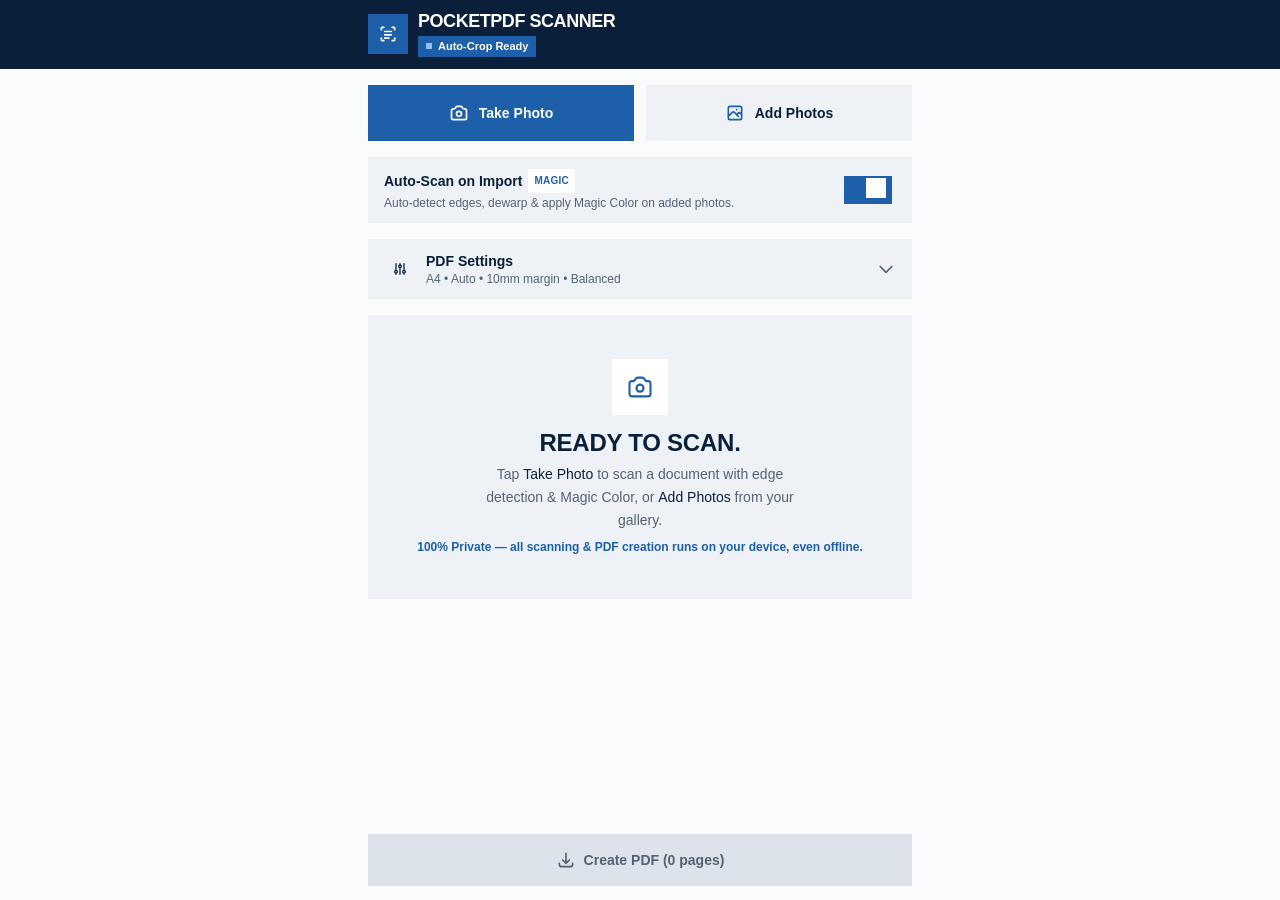
==== commit a353b1a5: "Auto-crop on by default: preload OpenCV when the app opens Co-Authored-By: Claude Opus 5.5 <noreply@" ====
--- a/index.html
+++ b/index.html
@@ -44,7 +44,7 @@
           <h1 class="font-display text-lg font-extrabold uppercase tracking-tight text-white leading-none truncate">PocketPDF Scanner</h1>
           <div id="engineStatusPill" role="status" class="inline-flex items-center gap-1.5 mt-1.5 px-2 py-0.5 bg-fh-navyraised text-[11px] font-semibold text-fh-mist">
             <span id="engineStatusDot" class="w-1.5 h-1.5 bg-fh-mist"></span>
-            <span id="engineStatusText">Auto-Crop loads on first scan</span>
+            <span id="engineStatusText">Starting Auto-Crop…</span>
           </div>
         </div>
       </div>
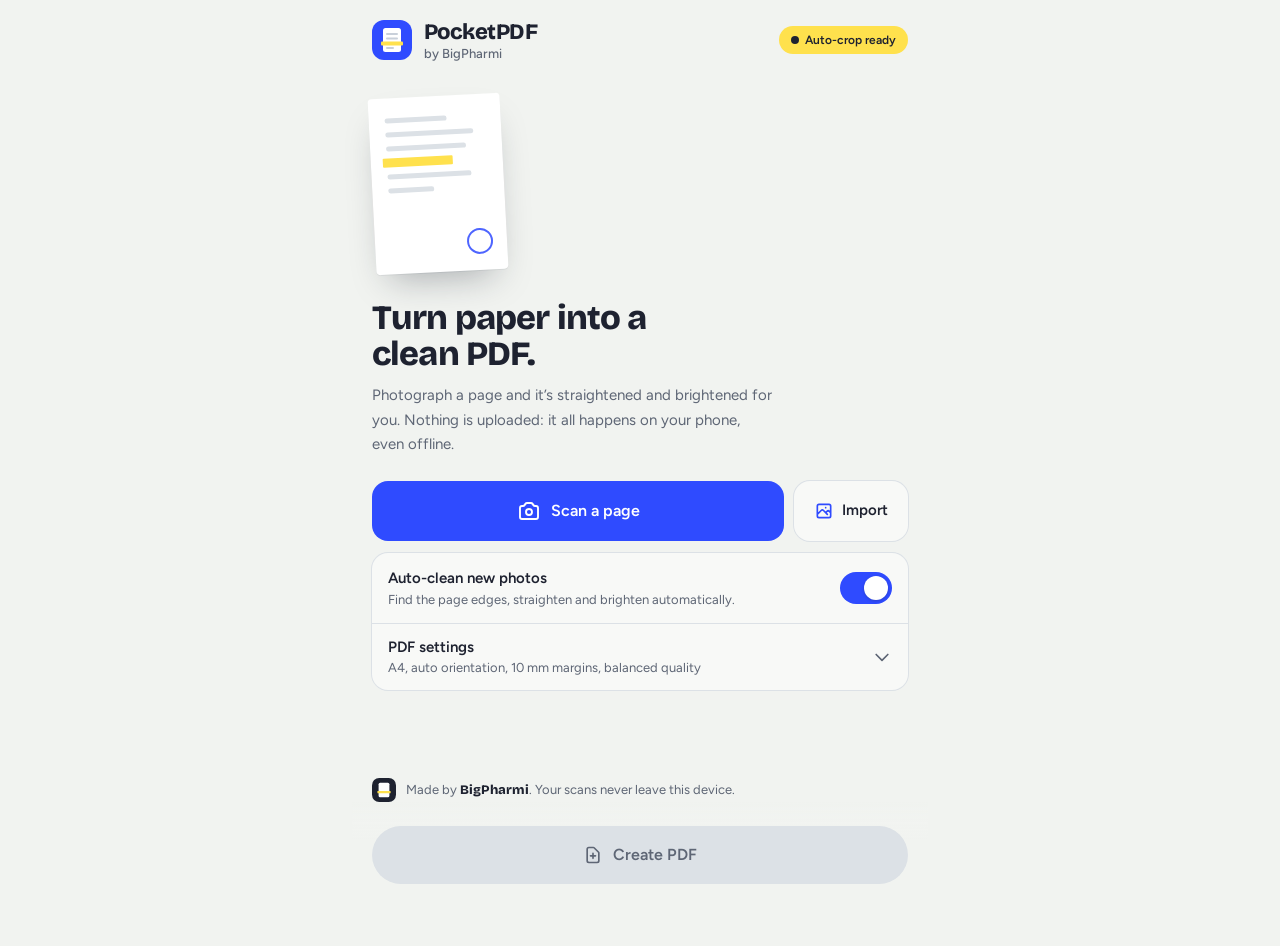
==== commit 02f7b2e9: "Redesign: paper, ink and highlighter look; Made by BigPharmi credit Co-Authored-By: Claude Opus 5.5 " ====
--- a/index.html
+++ b/index.html
@@ -3,419 +3,386 @@
 <head>
   <meta charset="UTF-8" />
   <meta name="viewport" content="width=device-width, initial-scale=1.0, viewport-fit=cover" />
-  <title>PocketPDF Scanner — Document Scanner & PDF</title>
-  <meta name="description" content="Private, offline document scanner. Crop, clean up and turn photos into PDFs entirely on your phone." />
-  <meta name="theme-color" content="#0B1F3A" />
+  <title>PocketPDF Scanner by BigPharmi</title>
+  <meta name="description" content="Scan paper into clean PDFs on your phone. Cropping, clean-up and PDF creation all happen on your device. Made by BigPharmi." />
+  <meta name="author" content="BigPharmi" />
+  <meta name="theme-color" content="#F1F3F0" />
   <meta name="apple-mobile-web-app-capable" content="yes" />
   <meta name="mobile-web-app-capable" content="yes" />
-  <meta name="apple-mobile-web-app-status-bar-style" content="black-translucent" />
+  <meta name="apple-mobile-web-app-status-bar-style" content="default" />
   <meta name="apple-mobile-web-app-title" content="PocketPDF" />
   <link rel="manifest" href="manifest.webmanifest" />
   <link rel="icon" type="image/png" sizes="192x192" href="icons/icon-192.png" />
   <link rel="apple-touch-icon" href="icons/apple-touch-icon.png" />
+  <link rel="preload" href="fonts/bricolage-grotesque-latin-800-normal.woff2" as="font" type="font/woff2" crossorigin />
+  <link rel="preload" href="fonts/figtree-latin-500-normal.woff2" as="font" type="font/woff2" crossorigin />
   <link rel="stylesheet" href="css/app.css" />
 
-  <!-- Small, always-needed libraries (self-hosted). jsPDF, OpenCV and heic2any load on demand. -->
   <script src="vendor/Sortable.min.js" defer></script>
   <script src="js/imaging.js" defer></script>
   <script src="js/app.js" defer></script>
 </head>
-<body class="bg-fh-white text-fh-navy font-sans antialiased min-h-screen flex flex-col selection:bg-fh-sky selection:text-fh-navy">
+<body class="bg-paper text-graphite font-sans antialiased min-h-screen flex flex-col selection:bg-hilite selection:text-graphite">
 
   <noscript>
-    <div class="p-4 m-4 bg-fh-surface text-sm text-fh-coraltext">PocketPDF Scanner needs JavaScript to run.</div>
+    <p class="m-5 p-4 rounded-xl bg-sheet text-sm">PocketPDF needs JavaScript turned on.</p>
   </noscript>
 
-  <!-- Hidden File Inputs -->
   <input type="file" id="cameraInput" accept="image/*" capture="environment" class="hidden" aria-hidden="true" tabindex="-1" />
   <input type="file" id="galleryInput" accept="image/*,.heic,.heif" multiple class="hidden" aria-hidden="true" tabindex="-1" />
 
-  <!-- ==================== TOP HEADER ==================== -->
-  <header class="sticky top-0 z-30 bg-fh-navy text-white pt-safe-header">
-    <div class="max-w-xl mx-auto px-4 py-3 flex items-center justify-between gap-2">
-      <div class="flex items-center gap-2.5 min-w-0">
-        <div class="w-10 h-10 bg-fh-blue text-white flex items-center justify-center shrink-0" aria-hidden="true">
-          <svg class="w-5 h-5" fill="none" viewBox="0 0 24 24" stroke="currentColor" stroke-width="2">
-            <path stroke-linecap="round" stroke-linejoin="round" d="M4 7V5a1 1 0 011-1h2M17 4h2a1 1 0 011 1v2M20 17v2a1 1 0 01-1 1h-2M7 20H5a1 1 0 01-1-1v-2" />
-            <path stroke-linecap="round" stroke-linejoin="round" d="M8 9h8M8 13h8M8 17h5" />
-          </svg>
-        </div>
-        <div class="min-w-0">
-          <h1 class="font-display text-lg font-extrabold uppercase tracking-tight text-white leading-none truncate">PocketPDF Scanner</h1>
-          <div id="engineStatusPill" role="status" class="inline-flex items-center gap-1.5 mt-1.5 px-2 py-0.5 bg-fh-navyraised text-[11px] font-semibold text-fh-mist">
-            <span id="engineStatusDot" class="w-1.5 h-1.5 bg-fh-mist"></span>
-            <span id="engineStatusText">Starting Auto-Crop…</span>
-          </div>
-        </div>
-      </div>
-
-      <button id="clearAllBtn" type="button"
-        class="hidden min-h-[40px] px-3 py-1.5 rounded-xl text-xs font-semibold text-fh-coralbright bg-fh-navyraised hover:bg-fh-navydeep active:scale-95 transition-all shrink-0">
-        Clear All
-      </button>
+  <!-- ==================== HEADER ==================== -->
+  <header class="pt-safe-header">
+    <div class="max-w-xl mx-auto px-5 pt-5 pb-2 flex items-center justify-between gap-3">
+      <div class="flex items-center gap-3 min-w-0">
+        <svg class="w-10 h-10 shrink-0" viewBox="0 0 40 40" aria-hidden="true">
+          <rect width="40" height="40" rx="12" fill="#2F4BFF" />
+          <rect x="11" y="8" width="18" height="24" rx="2.5" fill="#fff" />
+          <rect x="14" y="13" width="12" height="2" rx="1" fill="#C9D0DA" />
+          <rect x="14" y="17.5" width="12" height="2" rx="1" fill="#C9D0DA" />
+          <rect x="9" y="21.5" width="22" height="4" rx="1" fill="#FFE14D" />
+          <rect x="14" y="27" width="8" height="2" rx="1" fill="#C9D0DA" />
+        </svg>
+        <div class="min-w-0 leading-none">
+          <h1 class="font-display text-[1.375rem] font-extrabold tracking-tight">PocketPDF</h1>
+          <p class="mt-1 text-[13px] font-medium text-muted">by BigPharmi</p>
+        </div>
+      </div>
+
+      <div id="engineStatusPill" role="status" class="inline-flex items-center gap-1.5 px-3 py-1.5 rounded-full bg-sheet text-xs font-semibold text-muted">
+        <span id="engineStatusDot" class="w-2 h-2 rounded-full bg-line"></span>
+        <span id="engineStatusText">Starting auto-crop</span>
+      </div>
     </div>
   </header>
 
-  <!-- ==================== MAIN WORKSPACE ==================== -->
-  <main id="mainArea" class="flex-1 w-full max-w-xl mx-auto px-4 pt-4 pb-32 space-y-4">
-
-    <section aria-label="Scan or add documents" class="grid grid-cols-2 gap-3">
+  <!-- ==================== MAIN ==================== -->
+  <main id="mainArea" class="flex-1 w-full max-w-xl mx-auto px-5 pt-3 pb-36">
+
+    <!-- Empty-state hero: a sheet being scanned -->
+    <section id="emptyState" class="pt-4 pb-6">
+      <div class="hero-sheet-wrap" aria-hidden="true">
+        <div class="hero-sheet">
+          <span class="hero-line w-[62%]"></span>
+          <span class="hero-line w-[88%]"></span>
+          <span class="hero-line w-[80%]"></span>
+          <span class="hero-line hero-line--mark w-[70%]"></span>
+          <span class="hero-line w-[84%]"></span>
+          <span class="hero-line w-[46%]"></span>
+          <span class="hero-stamp"></span>
+          <span class="hero-beam"></span>
+        </div>
+      </div>
+      <h2 class="mt-7 font-display text-[2.125rem] leading-[1.05] font-extrabold tracking-tight max-w-[16ch]">Turn paper into a clean PDF.</h2>
+      <p class="mt-3 text-[15px] leading-relaxed text-muted max-w-[40ch]">
+        Photograph a page and it’s straightened and brightened for you. Nothing is uploaded: it all happens on your phone, even offline.
+      </p>
+    </section>
+
+    <!-- Capture -->
+    <section aria-label="Add pages" class="grid grid-cols-[1fr_auto] gap-2.5">
       <button id="takePhotoBtn" type="button"
-        class="min-h-[56px] flex items-center justify-center gap-2.5 px-4 py-3.5 rounded-2xl bg-fh-blue hover:bg-fh-bluedark active:scale-[0.98] text-white font-semibold text-sm transition-all">
-        <svg class="w-5 h-5 shrink-0" fill="none" viewBox="0 0 24 24" stroke="currentColor" stroke-width="2" aria-hidden="true">
+        class="min-h-[60px] px-5 rounded-2xl bg-ultra hover:bg-ultradark active:scale-[0.98] text-white font-semibold text-base flex items-center justify-center gap-2.5 transition">
+        <svg class="w-6 h-6 shrink-0" fill="none" viewBox="0 0 24 24" stroke="currentColor" stroke-width="1.9" aria-hidden="true">
           <path stroke-linecap="round" stroke-linejoin="round" d="M3 9a2 2 0 012-2h.93a2 2 0 001.664-.89l.812-1.22A2 2 0 0110.07 4h3.86a2 2 0 011.664.89l.812 1.22A2 2 0 0018.07 7H19a2 2 0 012 2v9a2 2 0 01-2 2H5a2 2 0 01-2-2V9z" />
           <path stroke-linecap="round" stroke-linejoin="round" d="M15 13a3 3 0 11-6 0 3 3 0 016 0z" />
         </svg>
-        <span>Take Photo</span>
-      </button>
-
+        <span>Scan a page</span>
+      </button>
       <button id="addPhotosBtn" type="button"
-        class="min-h-[56px] flex items-center justify-center gap-2.5 px-4 py-3.5 bg-fh-surface hover:bg-fh-rule active:scale-[0.98] text-fh-navy font-semibold text-sm transition-all">
-        <svg class="w-5 h-5 shrink-0 text-fh-blue" fill="none" viewBox="0 0 24 24" stroke="currentColor" stroke-width="2" aria-hidden="true">
+        class="min-h-[60px] px-5 rounded-2xl bg-sheet hover:bg-white active:scale-[0.98] text-graphite font-semibold text-[15px] flex items-center justify-center gap-2 transition ring-1 ring-line">
+        <svg class="w-5 h-5 shrink-0 text-ultra" fill="none" viewBox="0 0 24 24" stroke="currentColor" stroke-width="2" aria-hidden="true">
           <path stroke-linecap="round" stroke-linejoin="round" d="M4 16l4.586-4.586a2 2 0 012.828 0L16 16m-2-2l1.586-1.586a2 2 0 012.828 0L20 14m-6-6h.01M6 20h12a2 2 0 002-2V6a2 2 0 00-2-2H6a2 2 0 00-2 2v12a2 2 0 002 2z" />
         </svg>
-        <span>Add Photos</span>
+        <span>Import</span>
       </button>
     </section>
 
-    <!-- Auto-Scan on Import Toggle -->
-    <section aria-label="Auto scan toggle" class="bg-fh-surface px-4 py-3 flex items-center justify-between gap-3">
-      <div class="min-w-0">
-        <div id="autoScanLabel" class="text-sm font-semibold text-fh-navy flex items-center gap-1.5">
-          <span>Auto-Scan on Import</span>
-          <span class="px-1.5 py-0.5 rounded-md bg-fh-card text-fh-blue text-[10px] font-bold uppercase tracking-wide">Magic</span>
-        </div>
-        <p id="autoScanDesc" class="text-xs text-fh-muted leading-snug mt-0.5">
-          Auto-detect edges, dewarp &amp; apply Magic Color on added photos.
-        </p>
-      </div>
-      <label class="relative inline-flex items-center cursor-pointer shrink-0 p-1">
-        <input type="checkbox" id="autoScanToggle" class="sr-only peer" role="switch" aria-labelledby="autoScanLabel" aria-describedby="autoScanDesc" checked />
-        <div class="w-12 h-7 bg-fh-rule peer-focus-visible:ring-2 peer-focus-visible:ring-fh-blue rounded-full peer peer-checked:after:translate-x-5 peer-checked:after:border-white after:content-[''] after:absolute after:top-[6px] after:left-[6px] after:bg-white after:border-fh-rule after:border after:rounded-full after:h-5 after:w-5 after:shadow-sm after:transition-all peer-checked:bg-fh-blue"></div>
-      </label>
-    </section>
-
-    <!-- Collapsible PDF Settings Drawer -->
-    <section aria-label="PDF settings" class="bg-fh-surface overflow-hidden">
+    <!-- Options: grouped list -->
+    <section aria-label="Options" class="mt-3 rounded-2xl bg-sheet ring-1 ring-line overflow-hidden">
+      <div class="px-4 py-3.5 flex items-center justify-between gap-4">
+        <div class="min-w-0">
+          <p id="autoScanLabel" class="text-[15px] font-semibold">Auto-clean new photos</p>
+          <p id="autoScanDesc" class="text-[13px] leading-snug text-muted mt-0.5">Find the page edges, straighten and brighten automatically.</p>
+        </div>
+        <label class="relative inline-flex items-center cursor-pointer shrink-0">
+          <input type="checkbox" id="autoScanToggle" class="sr-only peer" role="switch" aria-labelledby="autoScanLabel" aria-describedby="autoScanDesc" checked />
+          <span class="toggle-track"></span>
+        </label>
+      </div>
+
       <button id="settingsToggleBtn" type="button" aria-expanded="false" aria-controls="settingsBody"
-        class="w-full min-h-[52px] px-4 py-3 flex items-center justify-between gap-3 text-left hover:bg-fh-rule transition-colors">
-        <div class="flex items-center gap-2.5 min-w-0">
-          <div class="w-8 h-8 rounded-xl bg-fh-surface text-fh-navy flex items-center justify-center shrink-0" aria-hidden="true">
-            <svg class="w-4 h-4" fill="none" viewBox="0 0 24 24" stroke="currentColor" stroke-width="2">
-              <path stroke-linecap="round" stroke-linejoin="round" d="M12 6V4m0 2a2 2 0 100 4m0-4a2 2 0 110 4m-6 8a2 2 0 100-4m0 4a2 2 0 110-4m0 4v2m0-6V4m6 6v10m6-2a2 2 0 100-4m0 4a2 2 0 110-4m0 4v2m0-6V4" />
-            </svg>
-          </div>
-          <div class="min-w-0">
-            <div class="text-sm font-semibold text-fh-navy">PDF Settings</div>
-            <div id="settingsSummary" class="text-xs text-fh-muted truncate">A4 • Auto • Small margin • Balanced</div>
-          </div>
-        </div>
-        <svg id="settingsChevron" class="w-5 h-5 text-fh-muted shrink-0 transition-transform duration-200" fill="none" viewBox="0 0 24 24" stroke="currentColor" stroke-width="2" aria-hidden="true">
+        class="w-full min-h-[56px] px-4 py-3 flex items-center justify-between gap-3 text-left border-t border-line hover:bg-paper/60 transition-colors">
+        <div class="min-w-0">
+          <p class="text-[15px] font-semibold">PDF settings</p>
+          <p id="settingsSummary" class="text-[13px] text-muted truncate">A4, auto orientation, 10 mm margins, balanced quality</p>
+        </div>
+        <svg id="settingsChevron" class="w-5 h-5 text-muted shrink-0 transition-transform duration-200" fill="none" viewBox="0 0 24 24" stroke="currentColor" stroke-width="2" aria-hidden="true">
           <path stroke-linecap="round" stroke-linejoin="round" d="M19 9l-7 7-7-7" />
         </svg>
       </button>
 
-      <div id="settingsBody" class="hidden border-t-4 border-fh-white px-4 py-4 space-y-4 bg-fh-surface">
+      <div id="settingsBody" class="hidden px-4 pb-4 pt-1 space-y-3.5">
         <div>
-          <label for="filenameInput" class="block text-xs font-semibold uppercase tracking-wider text-fh-muted mb-1.5">Output Filename</label>
+          <label for="filenameInput" class="field-label">File name</label>
           <div class="relative flex items-center">
-            <input type="text" id="filenameInput" autocomplete="off"
-              class="w-full min-h-[44px] pl-3.5 pr-12 py-2.5 rounded-xl bg-white border border-fh-rule text-base sm:text-sm font-medium text-fh-navy focus:outline-none focus:ring-2 focus:ring-fh-blue focus:border-fh-blue"
-              placeholder="scan_2026-01-01" />
-            <span class="absolute right-3.5 text-xs font-semibold text-fh-muted pointer-events-none" aria-hidden="true">.pdf</span>
-          </div>
-        </div>
-
-        <div class="grid grid-cols-1 sm:grid-cols-2 gap-3">
+            <input type="text" id="filenameInput" autocomplete="off" class="field pr-12" placeholder="scan_2026-01-01" />
+            <span class="absolute right-3.5 text-sm font-medium text-muted pointer-events-none" aria-hidden="true">.pdf</span>
+          </div>
+        </div>
+        <div class="grid grid-cols-2 gap-3">
           <div>
-            <label for="pageSizeSelect" class="block text-xs font-semibold uppercase tracking-wider text-fh-muted mb-1.5">Page Size</label>
-            <select id="pageSizeSelect" class="w-full min-h-[44px] px-3.5 py-2.5 rounded-xl bg-white border border-fh-rule text-base sm:text-sm font-medium text-fh-navy focus:outline-none focus:ring-2 focus:ring-fh-blue">
-              <option value="a4" selected>A4 (210 × 297 mm)</option>
-              <option value="letter">US Letter (8.5 × 11 in)</option>
-              <option value="fit">Fit to Image</option>
+            <label for="pageSizeSelect" class="field-label">Page size</label>
+            <select id="pageSizeSelect" class="field">
+              <option value="a4" selected>A4</option>
+              <option value="letter">US Letter</option>
+              <option value="fit">Fit to photo</option>
             </select>
           </div>
           <div>
-            <label for="orientationSelect" class="block text-xs font-semibold uppercase tracking-wider text-fh-muted mb-1.5">Orientation</label>
-            <select id="orientationSelect" class="w-full min-h-[44px] px-3.5 py-2.5 rounded-xl bg-white border border-fh-rule text-base sm:text-sm font-medium text-fh-navy focus:outline-none focus:ring-2 focus:ring-fh-blue disabled:opacity-50 disabled:bg-fh-surface">
-              <option value="auto" selected>Auto (Per Page)</option>
+            <label for="orientationSelect" class="field-label">Orientation</label>
+            <select id="orientationSelect" class="field disabled:opacity-50">
+              <option value="auto" selected>Auto</option>
               <option value="portrait">Portrait</option>
               <option value="landscape">Landscape</option>
             </select>
           </div>
-        </div>
-
-        <div class="grid grid-cols-1 sm:grid-cols-2 gap-3">
           <div>
-            <label for="marginSelect" class="block text-xs font-semibold uppercase tracking-wider text-fh-muted mb-1.5">Margins</label>
-            <select id="marginSelect" class="w-full min-h-[44px] px-3.5 py-2.5 rounded-xl bg-white border border-fh-rule text-base sm:text-sm font-medium text-fh-navy focus:outline-none focus:ring-2 focus:ring-fh-blue">
-              <option value="0">None (0 mm)</option>
-              <option value="10" selected>Small (10 mm)</option>
-              <option value="20">Normal (20 mm)</option>
+            <label for="marginSelect" class="field-label">Margins</label>
+            <select id="marginSelect" class="field">
+              <option value="0">None</option>
+              <option value="10" selected>10 mm</option>
+              <option value="20">20 mm</option>
             </select>
           </div>
           <div>
-            <label for="qualitySelect" class="block text-xs font-semibold uppercase tracking-wider text-fh-muted mb-1.5">Quality / Size</label>
-            <select id="qualitySelect" class="w-full min-h-[44px] px-3.5 py-2.5 rounded-xl bg-white border border-fh-rule text-base sm:text-sm font-medium text-fh-navy focus:outline-none focus:ring-2 focus:ring-fh-blue">
-              <option value="high">High (Sharp Text)</option>
-              <option value="balanced" selected>Balanced (Default)</option>
-              <option value="small">Small File (Compact)</option>
+            <label for="qualitySelect" class="field-label">Quality</label>
+            <select id="qualitySelect" class="field">
+              <option value="high">High</option>
+              <option value="balanced" selected>Balanced</option>
+              <option value="small">Smallest file</option>
             </select>
           </div>
         </div>
-        <p class="text-[11px] text-fh-muted leading-snug">Crisp B&amp;W pages are always kept as lossless PNG for the sharpest text.</p>
+        <p class="text-[13px] text-muted leading-snug">Black &amp; white pages are always kept lossless, so text stays sharp.</p>
       </div>
     </section>
 
-    <!-- Scanned Pages Queue -->
-    <section aria-label="Scanned pages" class="space-y-3">
-      <div id="emptyState" class="bg-fh-surface px-6 py-11 text-center space-y-3 transition-colors">
-        <div class="w-14 h-14 mx-auto rounded-2xl bg-fh-card text-fh-blue flex items-center justify-center" aria-hidden="true">
-          <svg class="w-7 h-7" fill="none" viewBox="0 0 24 24" stroke="currentColor" stroke-width="1.8">
-            <path stroke-linecap="round" stroke-linejoin="round" d="M3 9a2 2 0 012-2h.93a2 2 0 001.664-.89l.812-1.22A2 2 0 0110.07 4h3.86a2 2 0 011.664.89l.812 1.22A2 2 0 0018.07 7H19a2 2 0 012 2v9a2 2 0 01-2 2H5a2 2 0 01-2-2V9z" />
-            <path stroke-linecap="round" stroke-linejoin="round" d="M15 13a3 3 0 11-6 0 3 3 0 016 0z" />
-          </svg>
-        </div>
-        <div class="space-y-1">
-          <h2 class="font-display text-2xl font-extrabold uppercase text-fh-navy">Ready to scan.</h2>
-          <p class="text-sm text-fh-muted max-w-xs mx-auto leading-relaxed">
-            Tap <span class="font-medium text-fh-navy">Take Photo</span> to scan a document with edge detection &amp; Magic Color, or <span class="font-medium text-fh-navy">Add Photos</span> from your gallery.
-          </p>
-          <p class="text-xs font-semibold text-fh-blue pt-1">
-            100% Private — all scanning &amp; PDF creation runs on your device, even offline.
-          </p>
-        </div>
-      </div>
-
-      <div id="queueHeader" class="hidden flex items-center justify-between px-1">
-        <h2 class="text-xs font-bold uppercase tracking-wider text-fh-muted">
-          Scanned Pages (<span id="queueCountLabel">0</span>)
-        </h2>
-        <span class="text-xs text-fh-muted">Drag ⠿ to reorder</span>
-      </div>
-
-      <div id="pageList" class="space-y-3"></div>
+    <!-- Pages -->
+    <section aria-label="Your pages" class="mt-8">
+      <div id="queueHeader" class="hidden mb-3 flex items-baseline justify-between gap-3">
+        <h2 class="font-display text-xl font-extrabold tracking-tight">Your pages <span id="queueCountLabel" class="text-muted font-bold">0</span></h2>
+        <button id="clearAllBtn" type="button" class="hidden min-h-[40px] px-2 text-sm font-semibold text-danger hover:underline underline-offset-4">Clear all</button>
+      </div>
+      <p id="reorderHint" class="hidden -mt-1 mb-3 text-[13px] text-muted">Tap a page to crop or clean it up. Press and hold to drag it into a new order.</p>
+      <div id="pageList" class="grid grid-cols-2 gap-x-3 gap-y-5"></div>
     </section>
+
+    <!-- Credit -->
+    <footer class="mt-14 flex items-center gap-2.5 text-[13px] text-muted">
+      <svg class="w-6 h-6 shrink-0" viewBox="0 0 40 40" aria-hidden="true">
+        <rect width="40" height="40" rx="12" fill="#1E2230" />
+        <rect x="11" y="8" width="18" height="24" rx="2.5" fill="#fff" />
+        <rect x="9" y="21.5" width="22" height="4" rx="1" fill="#FFE14D" />
+      </svg>
+      <p>Made by <span class="font-display font-extrabold text-graphite">BigPharmi</span>. Your scans never leave this device.</p>
+    </footer>
   </main>
 
-  <!-- ==================== STICKY BOTTOM ACTION BAR ==================== -->
-  <footer class="fixed bottom-0 inset-x-0 z-30 bg-fh-white pb-safe">
-    <div class="max-w-xl mx-auto px-4 pt-3 flex items-center gap-3">
+  <!-- ==================== FLOATING CREATE BUTTON ==================== -->
+  <div class="fixed bottom-0 inset-x-0 z-30 pointer-events-none pb-safe">
+    <div class="max-w-xl mx-auto px-5 pt-6 bg-gradient-to-t from-paper from-55% via-paper/95 to-transparent">
       <button id="createPdfBtn" type="button" disabled
-        class="w-full min-h-[52px] px-5 py-3 rounded-2xl bg-fh-blue hover:bg-fh-bluedark active:scale-[0.98] disabled:bg-fh-rule disabled:text-fh-muted disabled:active:scale-100 disabled:cursor-not-allowed text-white font-semibold text-sm disabled:shadow-none flex items-center justify-center gap-2 transition-all">
+        class="pointer-events-auto w-full min-h-[58px] px-5 rounded-full bg-graphite hover:bg-black active:scale-[0.98] disabled:bg-line disabled:text-muted disabled:active:scale-100 disabled:cursor-not-allowed text-white font-semibold text-base flex items-center justify-center gap-2.5 transition shadow-float disabled:shadow-none">
         <svg class="w-5 h-5 shrink-0" fill="none" viewBox="0 0 24 24" stroke="currentColor" stroke-width="2" aria-hidden="true">
-          <path stroke-linecap="round" stroke-linejoin="round" d="M4 16v1a3 3 0 003 3h10a3 3 0 003-3v-1m-4-4l-4 4m0 0l-4-4m4 4V4" />
-        </svg>
-        <span id="createPdfLabel">Create PDF (0 pages)</span>
-      </button>
-    </div>
-  </footer>
-
-  <!-- ==================== FULL-SCREEN CROP & FILTER STUDIO ==================== -->
-  <div id="studioModal" role="dialog" aria-modal="true" aria-label="Document crop and filter studio"
-    class="hidden fixed inset-0 z-50 bg-fh-navy text-white flex flex-col">
-    <div class="pt-safe px-3 pb-2.5 bg-fh-navydeep flex items-center justify-between gap-2 shrink-0">
+          <path stroke-linecap="round" stroke-linejoin="round" d="M9 13h6m-3-3v6m5 5H7a2 2 0 01-2-2V5a2 2 0 012-2h5.586a1 1 0 01.707.293l5.414 5.414a1 1 0 01.293.707V19a2 2 0 01-2 2z" />
+        </svg>
+        <span id="createPdfLabel">Create PDF</span>
+      </button>
+    </div>
+  </div>
+
+  <!-- ==================== EDITOR (crop + clean up) ==================== -->
+  <div id="studioModal" role="dialog" aria-modal="true" aria-label="Edit page"
+    class="hidden fixed inset-0 z-50 bg-studio text-white flex flex-col">
+    <div class="pt-safe px-3 pb-3 flex items-center justify-between gap-2 shrink-0">
       <button id="studioCloseBtn" type="button" aria-label="Cancel editing"
-        class="min-h-[44px] px-3 rounded-xl text-fh-mist hover:text-white hover:bg-fh-navyraised text-sm font-medium flex items-center gap-1 transition-colors">
+        class="min-h-[44px] min-w-[44px] px-3 rounded-full text-white/75 hover:text-white hover:bg-studio2 text-sm font-semibold flex items-center justify-center gap-1 transition-colors">
         <svg class="w-5 h-5" fill="none" viewBox="0 0 24 24" stroke="currentColor" stroke-width="2" aria-hidden="true">
           <path stroke-linecap="round" stroke-linejoin="round" d="M6 18L18 6M6 6l12 12" />
         </svg>
         <span class="hidden sm:inline">Cancel</span>
       </button>
 
-      <div class="bg-fh-navyraised p-1 rounded-xl flex items-center gap-1" role="tablist" aria-label="Editing step">
-        <button id="tabCropBtn" type="button" role="tab" aria-selected="true" class="min-h-[36px] px-3.5 rounded-lg text-xs font-semibold transition-all bg-fh-blue text-white shadow-sm">1. Crop</button>
-        <button id="tabFilterBtn" type="button" role="tab" aria-selected="false" class="min-h-[36px] px-3.5 rounded-lg text-xs font-semibold transition-all text-fh-mist hover:text-white">2. Magic Filters</button>
+      <div class="bg-studio2 p-1 rounded-full flex items-center" role="tablist" aria-label="Editing step">
+        <button id="tabCropBtn" type="button" role="tab" aria-selected="true" class="seg-tab">Crop</button>
+        <button id="tabFilterBtn" type="button" role="tab" aria-selected="false" class="seg-tab">Clean up</button>
       </div>
 
       <button id="studioPrimaryBtn" type="button"
-        class="min-h-[44px] px-4 rounded-xl bg-fh-blue hover:bg-fh-bluedark active:scale-95 text-white text-sm font-semibold transition-all">
+        class="min-h-[44px] px-5 rounded-full bg-ultra hover:bg-ultradark active:scale-95 text-white text-sm font-semibold transition">
         Next
       </button>
     </div>
 
-    <!-- STEP 1: PERSPECTIVE CROP -->
+    <!-- Crop -->
     <div id="studioCropPane" class="flex-1 flex flex-col min-h-0 relative">
-      <div id="cropStage" class="flex-1 relative min-h-0 w-full flex items-center justify-center p-3 overflow-hidden">
-        <canvas id="cropCanvas" class="block rounded-lg shadow-2xl" aria-label="Drag the corner or edge handles to fit the document"></canvas>
+      <div id="cropStage" class="flex-1 relative min-h-0 w-full flex items-center justify-center p-4 overflow-hidden">
+        <canvas id="cropCanvas" class="block rounded-md" aria-label="Drag the corner or edge handles to fit the page"></canvas>
 
         <div id="cropLoading" class="hidden absolute inset-0 flex items-center justify-center">
-          <div class="px-4 py-2.5 rounded-2xl bg-fh-navy text-xs font-semibold flex items-center gap-2">
-            <svg class="w-4 h-4 animate-spin text-fh-sky" fill="none" viewBox="0 0 24 24" aria-hidden="true">
-              <circle class="opacity-25" cx="12" cy="12" r="10" stroke="currentColor" stroke-width="4"></circle>
-              <path class="opacity-75" fill="currentColor" d="M4 12a8 8 0 018-8V0C5.373 0 0 5.373 0 12h4z"></path>
-            </svg>
-            <span>Opening page...</span>
-          </div>
+          <div class="busy-chip"><span class="busy-dot"></span><span>Opening page</span></div>
         </div>
 
         <div id="loupeContainer" aria-hidden="true"
-          class="hidden fixed z-50 pointer-events-none w-[116px] h-[116px] rounded-full border-[3px] border-fh-blue overflow-hidden bg-fh-navy">
+          class="hidden fixed z-50 pointer-events-none w-[116px] h-[116px] rounded-full ring-4 ring-hilite overflow-hidden bg-studio">
           <canvas id="loupeCanvas" width="116" height="116" class="w-full h-full block"></canvas>
         </div>
       </div>
 
-      <div class="bg-fh-navydeep px-4 pt-3 pb-safe shrink-0">
+      <div class="px-4 pt-2 pb-safe shrink-0">
+        <p class="text-center text-[13px] text-white/60 mb-3">Drag the yellow handles to the page edges.</p>
         <div class="max-w-md mx-auto grid grid-cols-4 gap-2">
           <button id="cropAutoBtn" type="button" class="studio-tool">
-            <svg class="w-4 h-4 text-fh-sky" fill="none" viewBox="0 0 24 24" stroke="currentColor" stroke-width="2" aria-hidden="true">
+            <svg class="w-5 h-5" fill="none" viewBox="0 0 24 24" stroke="currentColor" stroke-width="1.9" aria-hidden="true">
               <path stroke-linecap="round" stroke-linejoin="round" d="M5 3v4M3 5h4M6 17v4m-2-2h4m5-16l2.286 6.857L21 12l-5.714 2.143L13 21l-2.286-6.857L5 12l5.714-2.143L13 3z" />
             </svg>
-            <span>Auto-Detect</span>
+            <span>Auto-find</span>
           </button>
           <button id="cropFullBtn" type="button" class="studio-tool">
-            <svg class="w-4 h-4 text-fh-mist" fill="none" viewBox="0 0 24 24" stroke="currentColor" stroke-width="2" aria-hidden="true">
+            <svg class="w-5 h-5" fill="none" viewBox="0 0 24 24" stroke="currentColor" stroke-width="1.9" aria-hidden="true">
               <path stroke-linecap="round" stroke-linejoin="round" d="M4 8V4m0 0h4M4 4l5 5m11-1V4m0 0h-4m4 0l-5 5M4 16v4m0 0h4m-4 0l5-5m11 5l-5-5m5 5v-4m0 4h-4" />
             </svg>
-            <span>Full Page</span>
+            <span>Whole photo</span>
           </button>
           <button id="cropRotateBtn" type="button" class="studio-tool">
-            <svg class="w-4 h-4 text-fh-mist" fill="none" viewBox="0 0 24 24" stroke="currentColor" stroke-width="2" aria-hidden="true">
+            <svg class="w-5 h-5" fill="none" viewBox="0 0 24 24" stroke="currentColor" stroke-width="1.9" aria-hidden="true">
               <path stroke-linecap="round" stroke-linejoin="round" d="M4 4v5h.582m15.356 2A8.001 8.001 0 004.582 9m0 0H9m11 11v-5h-.581m0 0a8.003 8.003 0 01-15.357-2m15.357 2H15" />
             </svg>
-            <span>Rotate 90°</span>
-          </button>
-          <button id="cropAspectBtn" type="button" class="studio-tool" aria-label="Page shape: Auto. Tap to change">
-            <svg class="w-4 h-4 text-fh-mist" fill="none" viewBox="0 0 24 24" stroke="currentColor" stroke-width="2" aria-hidden="true">
+            <span>Rotate</span>
+          </button>
+          <button id="cropAspectBtn" type="button" class="studio-tool" aria-label="Page shape: as photographed. Tap to change">
+            <svg class="w-5 h-5" fill="none" viewBox="0 0 24 24" stroke="currentColor" stroke-width="1.9" aria-hidden="true">
               <rect x="6" y="3" width="12" height="18" rx="1.5" stroke-linejoin="round" />
-              <path stroke-linecap="round" d="M9 8h6M9 12h6" />
-            </svg>
-            <span id="cropAspectLabel">Shape: Auto</span>
-          </button>
-        </div>
-      </div>
-    </div>
-
-    <!-- STEP 2: MAGIC FILTERS -->
+            </svg>
+            <span id="cropAspectLabel">Shape: auto</span>
+          </button>
+        </div>
+      </div>
+    </div>
+
+    <!-- Clean up -->
     <div id="studioFilterPane" class="hidden flex-1 flex flex-col min-h-0">
-      <div class="flex-1 min-h-0 w-full flex items-center justify-center p-4 overflow-hidden relative">
-        <canvas id="filterPreviewCanvas" class="max-w-full max-h-full object-contain rounded-lg shadow-2xl bg-white" aria-label="Filtered page preview"></canvas>
-        <div id="filterLoadingBadge" class="hidden absolute inset-0 bg-fh-navy/70 flex items-center justify-center">
-          <div class="px-4 py-2.5 rounded-2xl bg-fh-navy text-xs font-semibold flex items-center gap-2">
-            <svg class="w-4 h-4 animate-spin text-fh-sky" fill="none" viewBox="0 0 24 24" aria-hidden="true">
-              <circle class="opacity-25" cx="12" cy="12" r="10" stroke="currentColor" stroke-width="4"></circle>
-              <path class="opacity-75" fill="currentColor" d="M4 12a8 8 0 018-8V0C5.373 0 0 5.373 0 12h4z"></path>
-            </svg>
-            <span>Dewarping document...</span>
-          </div>
-        </div>
-      </div>
-
-      <div class="bg-fh-navydeep px-4 pt-3 pb-safe space-y-3.5 shrink-0">
-        <div class="max-w-md mx-auto space-y-3.5">
-          <div id="filterPills" class="flex items-center gap-2 overflow-x-auto no-scrollbar pb-0.5" role="group" aria-label="Filter presets">
+      <div class="flex-1 min-h-0 w-full flex items-center justify-center p-5 overflow-hidden relative">
+        <canvas id="filterPreviewCanvas" class="max-w-full max-h-full object-contain rounded-[3px] bg-white shadow-sheet" aria-label="Cleaned-up page preview"></canvas>
+        <div id="filterLoadingBadge" class="hidden absolute inset-0 bg-studio/60 flex items-center justify-center">
+          <div class="busy-chip"><span class="busy-dot"></span><span>Straightening page</span></div>
+        </div>
+      </div>
+
+      <div class="px-4 pt-1 pb-safe space-y-4 shrink-0">
+        <div class="max-w-md mx-auto space-y-4">
+          <div id="filterPills" class="flex items-center gap-2 overflow-x-auto no-scrollbar -mx-1 px-1 pb-0.5" role="group" aria-label="Look">
+            <button type="button" data-filter="magic" aria-pressed="false" class="filter-pill">Bright</button>
+            <button type="button" data-filter="bw" aria-pressed="false" class="filter-pill">Black &amp; white</button>
+            <button type="button" data-filter="grayscale" aria-pressed="false" class="filter-pill">Grey</button>
+            <button type="button" data-filter="lighten" aria-pressed="false" class="filter-pill">Lighter</button>
             <button type="button" data-filter="original" aria-pressed="false" class="filter-pill">Original</button>
-            <button type="button" data-filter="magic" aria-pressed="false" class="filter-pill">Magic Color</button>
-            <button type="button" data-filter="bw" aria-pressed="false" class="filter-pill">Crisp B&amp;W</button>
-            <button type="button" data-filter="grayscale" aria-pressed="false" class="filter-pill">Grayscale</button>
-            <button type="button" data-filter="lighten" aria-pressed="false" class="filter-pill">Lighten</button>
-          </div>
-
-          <div class="grid grid-cols-2 gap-4 pt-1">
-            <div class="space-y-1">
-              <div class="flex items-center justify-between text-[11px] font-medium text-fh-mist">
+          </div>
+
+          <div class="grid grid-cols-2 gap-5">
+            <div class="space-y-1.5">
+              <div class="flex items-center justify-between text-[13px] font-medium text-white/70">
                 <label for="brightnessSlider">Brightness</label>
-                <span id="brightnessVal" class="text-fh-sky font-semibold">0</span>
+                <span id="brightnessVal" class="tabular-nums text-white">0</span>
               </div>
               <input id="brightnessSlider" type="range" min="-50" max="50" value="0" class="scanner-slider w-full" />
             </div>
-            <div class="space-y-1">
-              <div class="flex items-center justify-between text-[11px] font-medium text-fh-mist">
+            <div class="space-y-1.5">
+              <div class="flex items-center justify-between text-[13px] font-medium text-white/70">
                 <label for="contrastSlider">Contrast</label>
-                <span id="contrastVal" class="text-fh-sky font-semibold">0</span>
+                <span id="contrastVal" class="tabular-nums text-white">0</span>
               </div>
               <input id="contrastSlider" type="range" min="-50" max="50" value="0" class="scanner-slider w-full" />
             </div>
           </div>
 
           <button id="saveNextBtn" type="button"
-            class="hidden w-full min-h-[46px] px-4 py-2.5 rounded-xl bg-fh-navyraised hover:bg-fh-blue active:scale-[0.98] text-white text-sm font-semibold flex items-center justify-center gap-2 transition-all">
-            <svg class="w-4 h-4 text-fh-sky" fill="none" viewBox="0 0 24 24" stroke="currentColor" stroke-width="2" aria-hidden="true">
+            class="hidden w-full min-h-[50px] px-4 rounded-full bg-studio2 hover:bg-studio3 active:scale-[0.98] text-white text-[15px] font-semibold flex items-center justify-center gap-2 transition">
+            <svg class="w-5 h-5 text-hilite" fill="none" viewBox="0 0 24 24" stroke="currentColor" stroke-width="1.9" aria-hidden="true">
               <path stroke-linecap="round" stroke-linejoin="round" d="M3 9a2 2 0 012-2h.93a2 2 0 001.664-.89l.812-1.22A2 2 0 0110.07 4h3.86a2 2 0 011.664.89l.812 1.22A2 2 0 0018.07 7H19a2 2 0 012 2v9a2 2 0 01-2 2H5a2 2 0 01-2-2V9z" />
               <path stroke-linecap="round" stroke-linejoin="round" d="M15 13a3 3 0 11-6 0 3 3 0 016 0z" />
             </svg>
-            <span>Save &amp; Scan Next Page</span>
-          </button>
-        </div>
-      </div>
-    </div>
-  </div>
-
-  <!-- ==================== PDF READY / SHARE MODAL ==================== -->
+            <span>Save and scan next page</span>
+          </button>
+        </div>
+      </div>
+    </div>
+  </div>
+
+  <!-- ==================== PDF READY (bottom sheet) ==================== -->
   <div id="pdfReadyModal" role="dialog" aria-modal="true" aria-labelledby="pdfReadyTitle"
-    class="hidden fixed inset-0 z-50 bg-fh-navy/70 flex items-center justify-center p-4">
-    <div class="w-full max-w-sm bg-fh-white p-6 space-y-5">
-      <div class="flex items-center gap-3.5">
-        <div class="w-12 h-12 rounded-2xl bg-fh-blue text-white flex items-center justify-center shrink-0" aria-hidden="true">
-          <svg class="w-6 h-6" fill="none" viewBox="0 0 24 24" stroke="currentColor" stroke-width="2">
-            <path stroke-linecap="round" stroke-linejoin="round" d="M9 12l2 2 4-4m6 2a9 9 0 11-18 0 9 9 0 0118 0z" />
+    class="hidden fixed inset-0 z-50 bg-graphite/40 flex items-end sm:items-center justify-center sm:p-4">
+    <div class="sheet-panel space-y-5">
+      <div class="flex items-center gap-4">
+        <div class="w-14 h-[72px] shrink-0 rounded-[3px] bg-white shadow-sheet relative overflow-hidden" aria-hidden="true">
+          <span class="absolute left-2 right-3 top-3 h-1 rounded-full bg-line"></span>
+          <span class="absolute left-2 right-2 top-6 h-1 rounded-full bg-line"></span>
+          <span class="absolute left-1 right-1 top-9 h-2 bg-hilite"></span>
+          <span class="absolute left-2 right-5 top-[46px] h-1 rounded-full bg-line"></span>
+        </div>
+        <div class="min-w-0">
+          <h3 id="pdfReadyTitle" class="font-display text-2xl font-extrabold tracking-tight">Your PDF is ready</h3>
+          <p id="pdfReadyMeta" class="text-sm text-muted truncate">scan.pdf, 1.2 MB</p>
+        </div>
+      </div>
+      <div class="space-y-2.5">
+        <button id="pdfShareBtn" type="button" class="hidden btn-primary w-full">
+          <svg class="w-5 h-5" fill="none" viewBox="0 0 24 24" stroke="currentColor" stroke-width="2" aria-hidden="true">
+            <path stroke-linecap="round" stroke-linejoin="round" d="M4 12v7a2 2 0 002 2h12a2 2 0 002-2v-7M16 6l-4-4m0 0L8 6m4-4v13" />
           </svg>
-        </div>
-        <div class="min-w-0">
-          <h3 id="pdfReadyTitle" class="font-display text-xl font-extrabold uppercase text-fh-navy">PDF ready.</h3>
-          <p id="pdfReadyMeta" class="text-xs text-fh-muted truncate">scan.pdf • 1.2 MB</p>
-        </div>
-      </div>
-      <div class="space-y-2.5">
-        <button id="pdfShareBtn" type="button"
-          class="hidden w-full min-h-[48px] px-4 py-3 rounded-xl bg-fh-blue hover:bg-fh-bluedark text-white font-semibold text-sm flex items-center justify-center gap-2 transition-colors">
-          <svg class="w-4 h-4" fill="none" viewBox="0 0 24 24" stroke="currentColor" stroke-width="2" aria-hidden="true">
-            <path stroke-linecap="round" stroke-linejoin="round" d="M8.684 13.342C8.886 12.938 9 12.482 9 12c0-.482-.114-.938-.316-1.342m0 2.684a3 3 0 110-2.684m0 2.684l6.632 3.316m-6.632-6l6.632-3.316m0 0a3 3 0 105.367-2.684 3 3 0 00-5.367 2.684zm0 9.316a3 3 0 105.368 2.684 3 3 0 00-5.368-2.684z" />
-          </svg>
-          <span>Share / Save to Files</span>
+          <span>Share or save to Files</span>
         </button>
-        <button id="pdfDownloadAgainBtn" type="button"
-          class="w-full min-h-[48px] px-4 py-3 rounded-xl bg-fh-surface hover:bg-fh-rule text-fh-navy font-semibold text-sm flex items-center justify-center gap-2 transition-colors">
-          <svg class="w-4 h-4" fill="none" viewBox="0 0 24 24" stroke="currentColor" stroke-width="2" aria-hidden="true">
+        <button id="pdfDownloadAgainBtn" type="button" class="btn-secondary w-full">
+          <svg class="w-5 h-5" fill="none" viewBox="0 0 24 24" stroke="currentColor" stroke-width="2" aria-hidden="true">
             <path stroke-linecap="round" stroke-linejoin="round" d="M4 16v1a3 3 0 003 3h10a3 3 0 003-3v-1m-4-4l-4 4m0 0l-4-4m4 4V4" />
           </svg>
           <span>Download PDF</span>
         </button>
-        <button id="pdfReadyCloseBtn" type="button"
-          class="w-full min-h-[44px] px-4 py-2 rounded-xl text-fh-muted hover:text-fh-navy font-semibold text-xs transition-colors">
-          Done
-        </button>
-      </div>
-    </div>
-  </div>
-
-  <!-- ==================== PROGRESS MODAL ==================== -->
+        <button id="pdfReadyCloseBtn" type="button" class="w-full min-h-[44px] text-sm font-semibold text-muted hover:text-graphite">Done</button>
+      </div>
+    </div>
+  </div>
+
+  <!-- ==================== PROGRESS ==================== -->
   <div id="progressModal" role="dialog" aria-modal="true" aria-labelledby="progressTitle"
-    class="hidden fixed inset-0 z-[60] bg-fh-navy/70 flex items-center justify-center p-4">
-    <div class="w-full max-w-sm bg-fh-white p-6 space-y-4">
-      <div class="flex items-center gap-3">
-        <div class="w-10 h-10 rounded-2xl bg-fh-card text-fh-blue flex items-center justify-center shrink-0" aria-hidden="true">
-          <svg class="w-5 h-5 animate-spin" fill="none" viewBox="0 0 24 24">
-            <circle class="opacity-25" cx="12" cy="12" r="10" stroke="currentColor" stroke-width="4"></circle>
-            <path class="opacity-75" fill="currentColor" d="M4 12a8 8 0 018-8V0C5.373 0 0 5.373 0 12h4zm2 5.291A7.962 7.962 0 014 12H0c0 3.042 1.135 5.824 3 7.938l3-2.647z"></path>
-          </svg>
-        </div>
-        <div class="min-w-0">
-          <h3 id="progressTitle" class="font-display text-lg font-extrabold text-fh-navy">Processing</h3>
-          <p id="progressStatus" aria-live="polite" class="text-xs text-fh-muted truncate">Please wait...</p>
-        </div>
-      </div>
-      <div class="w-full h-2.5 bg-fh-surface rounded-full overflow-hidden" role="progressbar" aria-labelledby="progressTitle" aria-valuemin="0" aria-valuemax="100">
-        <div id="progressBar" class="h-full bg-fh-blue rounded-full transition-all duration-200" style="width: 0%"></div>
-      </div>
-    </div>
-  </div>
-
-  <!-- ==================== CONFIRM CLEAR MODAL ==================== -->
+    class="hidden fixed inset-0 z-[60] bg-graphite/40 flex items-end sm:items-center justify-center sm:p-4">
+    <div class="sheet-panel space-y-4">
+      <div>
+        <h3 id="progressTitle" class="font-display text-xl font-extrabold tracking-tight">Working</h3>
+        <p id="progressStatus" aria-live="polite" class="text-sm text-muted truncate mt-0.5">One moment</p>
+      </div>
+      <div class="w-full h-2 bg-paper rounded-full overflow-hidden" role="progressbar" aria-labelledby="progressTitle" aria-valuemin="0" aria-valuemax="100">
+        <div id="progressBar" class="h-full bg-ultra rounded-full transition-all duration-200" style="width: 0%"></div>
+      </div>
+    </div>
+  </div>
+
+  <!-- ==================== CONFIRM CLEAR ==================== -->
   <div id="confirmClearModal" role="alertdialog" aria-modal="true" aria-labelledby="confirmClearTitle" aria-describedby="confirmClearDesc"
-    class="hidden fixed inset-0 z-50 bg-fh-navy/70 flex items-center justify-center p-4">
-    <div class="w-full max-w-sm bg-fh-white p-6 space-y-5">
+    class="hidden fixed inset-0 z-50 bg-graphite/40 flex items-end sm:items-center justify-center sm:p-4">
+    <div class="sheet-panel space-y-5">
       <div class="space-y-1.5">
-        <h3 id="confirmClearTitle" class="font-display text-lg font-extrabold text-fh-navy">Clear all scanned pages?</h3>
-        <p id="confirmClearDesc" class="text-sm text-fh-muted">This removes all pages from your current session. Your original phone photos are untouched.</p>
-      </div>
-      <div class="grid grid-cols-2 gap-3">
-        <button id="cancelClearBtn" type="button" class="min-h-[44px] px-4 py-2.5 rounded-xl bg-fh-surface hover:bg-fh-rule text-fh-navy font-semibold text-sm">Cancel</button>
-        <button id="confirmClearBtn" type="button" class="min-h-[44px] px-4 py-2.5 rounded-xl bg-fh-coral hover:bg-fh-coralbright text-fh-navy font-semibold text-sm">Clear All</button>
-      </div>
-    </div>
-  </div>
-
-  <div id="toastContainer" aria-live="polite" class="fixed top-16 inset-x-4 z-[70] max-w-md mx-auto pointer-events-none flex flex-col gap-2"></div>
+        <h3 id="confirmClearTitle" class="font-display text-xl font-extrabold tracking-tight">Remove all pages?</h3>
+        <p id="confirmClearDesc" class="text-sm text-muted leading-relaxed">This clears every page from PocketPDF. The photos in your gallery are not touched.</p>
+      </div>
+      <div class="grid grid-cols-2 gap-2.5">
+        <button id="cancelClearBtn" type="button" class="btn-secondary">Keep pages</button>
+        <button id="confirmClearBtn" type="button" class="min-h-[52px] rounded-2xl bg-danger hover:bg-red-700 text-white font-semibold">Remove all</button>
+      </div>
+    </div>
+  </div>
+
+  <div id="toastContainer" aria-live="polite" class="fixed top-4 inset-x-4 z-[70] max-w-md mx-auto pointer-events-none flex flex-col gap-2 pt-safe-header"></div>
 </body>
 </html>
--- a/css/app.css
+++ b/css/app.css
@@ -1,3 +1,3 @@
-@font-face{font-family:Archivo;font-style:normal;font-weight:700;font-display:swap;src:url(../fonts/archivo-latin-700-normal.woff2) format("woff2")}@font-face{font-family:Archivo;font-style:normal;font-weight:800;font-display:swap;src:url(../fonts/archivo-latin-800-normal.woff2) format("woff2")}@font-face{font-family:IBM Plex Sans;font-style:normal;font-weight:400;font-display:swap;src:url(../fonts/ibm-plex-sans-latin-400-normal.woff2) format("woff2")}@font-face{font-family:IBM Plex Sans;font-style:normal;font-weight:500;font-display:swap;src:url(../fonts/ibm-plex-sans-latin-500-normal.woff2) format("woff2")}@font-face{font-family:IBM Plex Sans;font-style:normal;font-weight:600;font-display:swap;src:url(../fonts/ibm-plex-sans-latin-600-normal.woff2) format("woff2")}*,:after,:before{--tw-border-spacing-x:0;--tw-border-spacing-y:0;--tw-translate-x:0;--tw-translate-y:0;--tw-rotate:0;--tw-skew-x:0;--tw-skew-y:0;--tw-scale-x:1;--tw-scale-y:1;--tw-pan-x: ;--tw-pan-y: ;--tw-pinch-zoom: ;--tw-scroll-snap-strictness:proximity;--tw-gradient-from-position: ;--tw-gradient-via-position: ;--tw-gradient-to-position: ;--tw-ordinal: ;--tw-slashed-zero: ;--tw-numeric-figure: ;--tw-numeric-spacing: ;--tw-numeric-fraction: ;--tw-ring-inset: ;--tw-ring-offset-width:0px;--tw-ring-offset-color:#fff;--tw-ring-color:rgba(59,130,246,.5);--tw-ring-offset-shadow:0 0 #0000;--tw-ring-shadow:0 0 #0000;--tw-shadow:0 0 #0000;--tw-shadow-colored:0 0 #0000;--tw-blur: ;--tw-brightness: ;--tw-contrast: ;--tw-grayscale: ;--tw-hue-rotate: ;--tw-invert: ;--tw-saturate: ;--tw-sepia: ;--tw-drop-shadow: ;--tw-backdrop-blur: ;--tw-backdrop-brightness: ;--tw-backdrop-contrast: ;--tw-backdrop-grayscale: ;--tw-backdrop-hue-rotate: ;--tw-backdrop-invert: ;--tw-backdrop-opacity: ;--tw-backdrop-saturate: ;--tw-backdrop-sepia: ;--tw-contain-size: ;--tw-contain-layout: ;--tw-contain-paint: ;--tw-contain-style: }::backdrop{--tw-border-spacing-x:0;--tw-border-spacing-y:0;--tw-translate-x:0;--tw-translate-y:0;--tw-rotate:0;--tw-skew-x:0;--tw-skew-y:0;--tw-scale-x:1;--tw-scale-y:1;--tw-pan-x: ;--tw-pan-y: ;--tw-pinch-zoom: ;--tw-scroll-snap-strictness:proximity;--tw-gradient-from-position: ;--tw-gradient-via-position: ;--tw-gradient-to-position: ;--tw-ordinal: ;--tw-slashed-zero: ;--tw-numeric-figure: ;--tw-numeric-spacing: ;--tw-numeric-fraction: ;--tw-ring-inset: ;--tw-ring-offset-width:0px;--tw-ring-offset-color:#fff;--tw-ring-color:rgba(59,130,246,.5);--tw-ring-offset-shadow:0 0 #0000;--tw-ring-shadow:0 0 #0000;--tw-shadow:0 0 #0000;--tw-shadow-colored:0 0 #0000;--tw-blur: ;--tw-brightness: ;--tw-contrast: ;--tw-grayscale: ;--tw-hue-rotate: ;--tw-invert: ;--tw-saturate: ;--tw-sepia: ;--tw-drop-shadow: ;--tw-backdrop-blur: ;--tw-backdrop-brightness: ;--tw-backdrop-contrast: ;--tw-backdrop-grayscale: ;--tw-backdrop-hue-rotate: ;--tw-backdrop-invert: ;--tw-backdrop-opacity: ;--tw-backdrop-saturate: ;--tw-backdrop-sepia: ;--tw-contain-size: ;--tw-contain-layout: ;--tw-contain-paint: ;--tw-contain-style: }
+@font-face{font-family:Bricolage Grotesque;font-style:normal;font-weight:700;font-display:swap;src:url(../fonts/bricolage-grotesque-latin-700-normal.woff2) format("woff2")}@font-face{font-family:Bricolage Grotesque;font-style:normal;font-weight:800;font-display:swap;src:url(../fonts/bricolage-grotesque-latin-800-normal.woff2) format("woff2")}@font-face{font-family:Figtree;font-style:normal;font-weight:400;font-display:swap;src:url(../fonts/figtree-latin-400-normal.woff2) format("woff2")}@font-face{font-family:Figtree;font-style:normal;font-weight:500;font-display:swap;src:url(../fonts/figtree-latin-500-normal.woff2) format("woff2")}@font-face{font-family:Figtree;font-style:normal;font-weight:600;font-display:swap;src:url(../fonts/figtree-latin-600-normal.woff2) format("woff2")}@font-face{font-family:Figtree;font-style:normal;font-weight:700;font-display:swap;src:url(../fonts/figtree-latin-700-normal.woff2) format("woff2")}*,:after,:before{--tw-border-spacing-x:0;--tw-border-spacing-y:0;--tw-translate-x:0;--tw-translate-y:0;--tw-rotate:0;--tw-skew-x:0;--tw-skew-y:0;--tw-scale-x:1;--tw-scale-y:1;--tw-pan-x: ;--tw-pan-y: ;--tw-pinch-zoom: ;--tw-scroll-snap-strictness:proximity;--tw-gradient-from-position: ;--tw-gradient-via-position: ;--tw-gradient-to-position: ;--tw-ordinal: ;--tw-slashed-zero: ;--tw-numeric-figure: ;--tw-numeric-spacing: ;--tw-numeric-fraction: ;--tw-ring-inset: ;--tw-ring-offset-width:0px;--tw-ring-offset-color:#fff;--tw-ring-color:rgba(59,130,246,.5);--tw-ring-offset-shadow:0 0 #0000;--tw-ring-shadow:0 0 #0000;--tw-shadow:0 0 #0000;--tw-shadow-colored:0 0 #0000;--tw-blur: ;--tw-brightness: ;--tw-contrast: ;--tw-grayscale: ;--tw-hue-rotate: ;--tw-invert: ;--tw-saturate: ;--tw-sepia: ;--tw-drop-shadow: ;--tw-backdrop-blur: ;--tw-backdrop-brightness: ;--tw-backdrop-contrast: ;--tw-backdrop-grayscale: ;--tw-backdrop-hue-rotate: ;--tw-backdrop-invert: ;--tw-backdrop-opacity: ;--tw-backdrop-saturate: ;--tw-backdrop-sepia: ;--tw-contain-size: ;--tw-contain-layout: ;--tw-contain-paint: ;--tw-contain-style: }::backdrop{--tw-border-spacing-x:0;--tw-border-spacing-y:0;--tw-translate-x:0;--tw-translate-y:0;--tw-rotate:0;--tw-skew-x:0;--tw-skew-y:0;--tw-scale-x:1;--tw-scale-y:1;--tw-pan-x: ;--tw-pan-y: ;--tw-pinch-zoom: ;--tw-scroll-snap-strictness:proximity;--tw-gradient-from-position: ;--tw-gradient-via-position: ;--tw-gradient-to-position: ;--tw-ordinal: ;--tw-slashed-zero: ;--tw-numeric-figure: ;--tw-numeric-spacing: ;--tw-numeric-fraction: ;--tw-ring-inset: ;--tw-ring-offset-width:0px;--tw-ring-offset-color:#fff;--tw-ring-color:rgba(59,130,246,.5);--tw-ring-offset-shadow:0 0 #0000;--tw-ring-shadow:0 0 #0000;--tw-shadow:0 0 #0000;--tw-shadow-colored:0 0 #0000;--tw-blur: ;--tw-brightness: ;--tw-contrast: ;--tw-grayscale: ;--tw-hue-rotate: ;--tw-invert: ;--tw-saturate: ;--tw-sepia: ;--tw-drop-shadow: ;--tw-backdrop-blur: ;--tw-backdrop-brightness: ;--tw-backdrop-contrast: ;--tw-backdrop-grayscale: ;--tw-backdrop-hue-rotate: ;--tw-backdrop-invert: ;--tw-backdrop-opacity: ;--tw-backdrop-saturate: ;--tw-backdrop-sepia: ;--tw-contain-size: ;--tw-contain-layout: ;--tw-contain-paint: ;--tw-contain-style: }
 
-/*! tailwindcss v3.4.14 | MIT License | https://tailwindcss.com*/*,:after,:before{box-sizing:border-box;border:0 solid #e5e7eb}:after,:before{--tw-content:""}:host,html{line-height:1.5;-webkit-text-size-adjust:100%;-moz-tab-size:4;-o-tab-size:4;tab-size:4;font-family:IBM Plex Sans,Arial,sans-serif;font-feature-settings:normal;font-variation-settings:normal;-webkit-tap-highlight-color:transparent}body{margin:0;line-height:inherit}hr{height:0;color:inherit;border-top-width:1px}abbr:where([title]){-webkit-text-decoration:underline dotted;text-decoration:underline dotted}h1,h2,h3,h4,h5,h6{font-size:inherit;font-weight:inherit}a{color:inherit;text-decoration:inherit}b,strong{font-weight:bolder}code,kbd,pre,samp{font-family:ui-monospace,SFMono-Regular,Menlo,Monaco,Consolas,Liberation Mono,Courier New,monospace;font-feature-settings:normal;font-variation-settings:normal;font-size:1em}small{font-size:80%}sub,sup{font-size:75%;line-height:0;position:relative;vertical-align:baseline}sub{bottom:-.25em}sup{top:-.5em}table{text-indent:0;border-color:inherit;border-collapse:collapse}button,input,optgroup,select,textarea{font-family:inherit;font-feature-settings:inherit;font-variation-settings:inherit;font-size:100%;font-weight:inherit;line-height:inherit;letter-spacing:inherit;color:inherit;margin:0;padding:0}button,select{text-transform:none}button,input:where([type=button]),input:where([type=reset]),input:where([type=submit]){-webkit-appearance:button;background-color:transparent;background-image:none}:-moz-focusring{outline:auto}:-moz-ui-invalid{box-shadow:none}progress{vertical-align:baseline}::-webkit-inner-spin-button,::-webkit-outer-spin-button{height:auto}[type=search]{-webkit-appearance:textfield;outline-offset:-2px}::-webkit-search-decoration{-webkit-appearance:none}::-webkit-file-upload-button{-webkit-appearance:button;font:inherit}summary{display:list-item}blockquote,dd,dl,figure,h1,h2,h3,h4,h5,h6,hr,p,pre{margin:0}fieldset{margin:0}fieldset,legend{padding:0}menu,ol,ul{list-style:none;margin:0;padding:0}dialog{padding:0}textarea{resize:vertical}input::-moz-placeholder,textarea::-moz-placeholder{opacity:1;color:#9ca3af}input::placeholder,textarea::placeholder{opacity:1;color:#9ca3af}[role=button],button{cursor:pointer}:disabled{cursor:default}audio,canvas,embed,iframe,img,object,svg,video{display:block;vertical-align:middle}img,video{max-width:100%;height:auto}[hidden]:where(:not([hidden=until-found])){display:none}h1,h2,h3{letter-spacing:-.01em}body,html{-webkit-tap-highlight-color:transparent;overscroll-behavior-y:contain;overflow-x:hidden}.pb-safe{padding-bottom:max(.85rem,env(safe-area-inset-bottom))}.pt-safe{padding-top:max(.65rem,env(safe-area-inset-top))}.pt-safe-header{padding-top:env(safe-area-inset-top)}.studio-tool{display:flex;min-height:52px;flex-direction:column;align-items:center;justify-content:center;gap:.125rem;--tw-bg-opacity:1;background-color:rgb(20 53 99/var(--tw-bg-opacity));padding:.5rem .375rem;text-align:center;font-size:11px;font-weight:600;line-height:1.25;--tw-text-opacity:1;color:rgb(255 255 255/var(--tw-text-opacity));transition-property:all;transition-timing-function:cubic-bezier(.4,0,.2,1);transition-duration:.15s}.studio-tool:hover{--tw-bg-opacity:1;background-color:rgb(29 95 168/var(--tw-bg-opacity))}.studio-tool:active{--tw-scale-x:.95;--tw-scale-y:.95;transform:translate(var(--tw-translate-x),var(--tw-translate-y)) rotate(var(--tw-rotate)) skewX(var(--tw-skew-x)) skewY(var(--tw-skew-y)) scaleX(var(--tw-scale-x)) scaleY(var(--tw-scale-y))}.filter-pill{min-height:42px;white-space:nowrap;--tw-bg-opacity:1;background-color:rgb(20 53 99/var(--tw-bg-opacity));padding-left:1rem;padding-right:1rem;font-size:.75rem;line-height:1rem;font-weight:600;--tw-text-opacity:1;color:rgb(184 196 212/var(--tw-text-opacity));transition-property:all;transition-timing-function:cubic-bezier(.4,0,.2,1);transition-duration:.15s}.filter-pill:hover{--tw-text-opacity:1;color:rgb(255 255 255/var(--tw-text-opacity))}.filter-pill[aria-pressed=true]{--tw-bg-opacity:1;background-color:rgb(29 95 168/var(--tw-bg-opacity));--tw-text-opacity:1;color:rgb(255 255 255/var(--tw-text-opacity))}.drag-handle{touch-action:none;cursor:grab}.sortable-ghost{opacity:.4}.sortable-chosen{--tw-ring-offset-shadow:var(--tw-ring-inset) 0 0 0 var(--tw-ring-offset-width) var(--tw-ring-offset-color);--tw-ring-shadow:var(--tw-ring-inset) 0 0 0 calc(2px + var(--tw-ring-offset-width)) var(--tw-ring-color);box-shadow:var(--tw-ring-offset-shadow),var(--tw-ring-shadow),var(--tw-shadow,0 0 #0000);--tw-ring-opacity:1;--tw-ring-color:rgb(29 95 168/var(--tw-ring-opacity))}.sr-only{position:absolute;width:1px;height:1px;padding:0;margin:-1px;overflow:hidden;clip:rect(0,0,0,0);white-space:nowrap;border-width:0}.pointer-events-none{pointer-events:none}.pointer-events-auto{pointer-events:auto}.static{position:static}.fixed{position:fixed}.absolute{position:absolute}.relative{position:relative}.sticky{position:sticky}.inset-0{inset:0}.inset-x-0{left:0;right:0}.inset-x-4{left:1rem;right:1rem}.bottom-0{bottom:0}.left-0{left:0}.right-3\.5{right:.875rem}.top-0{top:0}.top-16{top:4rem}.z-30{z-index:30}.z-50{z-index:50}.z-\[60\]{z-index:60}.z-\[70\]{z-index:70}.m-4{margin:1rem}.mx-auto{margin-left:auto;margin-right:auto}.-ml-1{margin-left:-.25rem}.mb-1\.5{margin-bottom:.375rem}.mt-0\.5{margin-top:.125rem}.mt-1\.5{margin-top:.375rem}.block{display:block}.flex{display:flex}.inline-flex{display:inline-flex}.grid{display:grid}.\!hidden{display:none!important}.hidden{display:none}.h-1\.5{height:.375rem}.h-10{height:2.5rem}.h-12{height:3rem}.h-14{height:3.5rem}.h-2\.5{height:.625rem}.h-24{height:6rem}.h-4{height:1rem}.h-5{height:1.25rem}.h-6{height:1.5rem}.h-7{height:1.75rem}.h-8{height:2rem}.h-\[116px\]{height:116px}.h-full{height:100%}.max-h-full{max-height:100%}.min-h-0{min-height:0}.min-h-\[36px\]{min-height:36px}.min-h-\[40px\]{min-height:40px}.min-h-\[42px\]{min-height:42px}.min-h-\[44px\]{min-height:44px}.min-h-\[46px\]{min-height:46px}.min-h-\[48px\]{min-height:48px}.min-h-\[52px\]{min-height:52px}.min-h-\[56px\]{min-height:56px}.min-h-screen{min-height:100vh}.w-1\.5{width:.375rem}.w-10{width:2.5rem}.w-12{width:3rem}.w-14{width:3.5rem}.w-20{width:5rem}.w-4{width:1rem}.w-5{width:1.25rem}.w-6{width:1.5rem}.w-7{width:1.75rem}.w-8{width:2rem}.w-\[116px\]{width:116px}.w-full{width:100%}.min-w-0{min-width:0}.max-w-full{max-width:100%}.max-w-md{max-width:28rem}.max-w-sm{max-width:24rem}.max-w-xl{max-width:36rem}.max-w-xs{max-width:20rem}.flex-1{flex:1 1 0%}.shrink-0{flex-shrink:0}.-translate-y-2{--tw-translate-y:-0.5rem}.-translate-y-2,.rotate-180{transform:translate(var(--tw-translate-x),var(--tw-translate-y)) rotate(var(--tw-rotate)) skewX(var(--tw-skew-x)) skewY(var(--tw-skew-y)) scaleX(var(--tw-scale-x)) scaleY(var(--tw-scale-y))}.rotate-180{--tw-rotate:180deg}@keyframes pulse{50%{opacity:.5}}.animate-pulse{animation:pulse 2s cubic-bezier(.4,0,.6,1) infinite}@keyframes spin{to{transform:rotate(1turn)}}.animate-spin{animation:spin 1s linear infinite}.cursor-pointer{cursor:pointer}.resize{resize:both}.grid-cols-1{grid-template-columns:repeat(1,minmax(0,1fr))}.grid-cols-2{grid-template-columns:repeat(2,minmax(0,1fr))}.grid-cols-4{grid-template-columns:repeat(4,minmax(0,1fr))}.flex-col{flex-direction:column}.flex-wrap{flex-wrap:wrap}.items-center{align-items:center}.justify-center{justify-content:center}.justify-between{justify-content:space-between}.gap-0\.5{gap:.125rem}.gap-1{gap:.25rem}.gap-1\.5{gap:.375rem}.gap-2{gap:.5rem}.gap-2\.5{gap:.625rem}.gap-3{gap:.75rem}.gap-3\.5{gap:.875rem}.gap-4{gap:1rem}.space-y-1>:not([hidden])~:not([hidden]){--tw-space-y-reverse:0;margin-top:calc(.25rem*(1 - var(--tw-space-y-reverse)));margin-bottom:calc(.25rem*var(--tw-space-y-reverse))}.space-y-1\.5>:not([hidden])~:not([hidden]){--tw-space-y-reverse:0;margin-top:calc(.375rem*(1 - var(--tw-space-y-reverse)));margin-bottom:calc(.375rem*var(--tw-space-y-reverse))}.space-y-2\.5>:not([hidden])~:not([hidden]){--tw-space-y-reverse:0;margin-top:calc(.625rem*(1 - var(--tw-space-y-reverse)));margin-bottom:calc(.625rem*var(--tw-space-y-reverse))}.space-y-3>:not([hidden])~:not([hidden]){--tw-space-y-reverse:0;margin-top:calc(.75rem*(1 - var(--tw-space-y-reverse)));margin-bottom:calc(.75rem*var(--tw-space-y-reverse))}.space-y-3\.5>:not([hidden])~:not([hidden]){--tw-space-y-reverse:0;margin-top:calc(.875rem*(1 - var(--tw-space-y-reverse)));margin-bottom:calc(.875rem*var(--tw-space-y-reverse))}.space-y-4>:not([hidden])~:not([hidden]){--tw-space-y-reverse:0;margin-top:calc(1rem*(1 - var(--tw-space-y-reverse)));margin-bottom:calc(1rem*var(--tw-space-y-reverse))}.space-y-5>:not([hidden])~:not([hidden]){--tw-space-y-reverse:0;margin-top:calc(1.25rem*(1 - var(--tw-space-y-reverse)));margin-bottom:calc(1.25rem*var(--tw-space-y-reverse))}.self-stretch{align-self:stretch}.overflow-hidden{overflow:hidden}.overflow-x-auto{overflow-x:auto}.truncate{overflow:hidden;text-overflow:ellipsis}.truncate,.whitespace-nowrap{white-space:nowrap}.rounded-2xl,.rounded-full,.rounded-lg,.rounded-md,.rounded-xl{border-radius:0}.border{border-width:1px}.border-\[3px\]{border-width:3px}.border-t-4{border-top-width:4px}.border-fh-blue{--tw-border-opacity:1;border-color:rgb(29 95 168/var(--tw-border-opacity))}.border-fh-rule{--tw-border-opacity:1;border-color:rgb(220 227 234/var(--tw-border-opacity))}.border-fh-white{--tw-border-opacity:1;border-color:rgb(250 251 252/var(--tw-border-opacity))}.bg-fh-blue{--tw-bg-opacity:1;background-color:rgb(29 95 168/var(--tw-bg-opacity))}.bg-fh-card{--tw-bg-opacity:1;background-color:rgb(255 255 255/var(--tw-bg-opacity))}.bg-fh-coral{--tw-bg-opacity:1;background-color:rgb(232 85 61/var(--tw-bg-opacity))}.bg-fh-mist{--tw-bg-opacity:1;background-color:rgb(184 196 212/var(--tw-bg-opacity))}.bg-fh-navy{--tw-bg-opacity:1;background-color:rgb(11 31 58/var(--tw-bg-opacity))}.bg-fh-navy\/70{background-color:rgba(11,31,58,.7)}.bg-fh-navydeep{--tw-bg-opacity:1;background-color:rgb(16 42 76/var(--tw-bg-opacity))}.bg-fh-navyraised{--tw-bg-opacity:1;background-color:rgb(20 53 99/var(--tw-bg-opacity))}.bg-fh-rule{--tw-bg-opacity:1;background-color:rgb(220 227 234/var(--tw-bg-opacity))}.bg-fh-sky{--tw-bg-opacity:1;background-color:rgb(143 193 255/var(--tw-bg-opacity))}.bg-fh-surface{--tw-bg-opacity:1;background-color:rgb(238 242 246/var(--tw-bg-opacity))}.bg-fh-white{--tw-bg-opacity:1;background-color:rgb(250 251 252/var(--tw-bg-opacity))}.bg-white{--tw-bg-opacity:1;background-color:rgb(255 255 255/var(--tw-bg-opacity))}.bg-white\/15{background-color:hsla(0,0%,100%,.15)}.object-contain{-o-object-fit:contain;object-fit:contain}.p-1{padding:.25rem}.p-3{padding:.75rem}.p-4{padding:1rem}.p-6{padding:1.5rem}.px-1{padding-left:.25rem;padding-right:.25rem}.px-1\.5{padding-left:.375rem;padding-right:.375rem}.px-2{padding-left:.5rem;padding-right:.5rem}.px-3{padding-left:.75rem;padding-right:.75rem}.px-3\.5{padding-left:.875rem;padding-right:.875rem}.px-4{padding-left:1rem;padding-right:1rem}.px-5{padding-left:1.25rem;padding-right:1.25rem}.px-6{padding-left:1.5rem;padding-right:1.5rem}.py-0\.5{padding-top:.125rem;padding-bottom:.125rem}.py-1\.5{padding-top:.375rem;padding-bottom:.375rem}.py-11{padding-top:2.75rem;padding-bottom:2.75rem}.py-2{padding-top:.5rem;padding-bottom:.5rem}.py-2\.5{padding-top:.625rem;padding-bottom:.625rem}.py-3{padding-top:.75rem;padding-bottom:.75rem}.py-3\.5{padding-top:.875rem;padding-bottom:.875rem}.py-4{padding-top:1rem;padding-bottom:1rem}.pb-0\.5{padding-bottom:.125rem}.pb-2\.5{padding-bottom:.625rem}.pb-32{padding-bottom:8rem}.pl-3\.5{padding-left:.875rem}.pr-12{padding-right:3rem}.pt-1{padding-top:.25rem}.pt-3{padding-top:.75rem}.pt-4{padding-top:1rem}.text-left{text-align:left}.text-center{text-align:center}.font-display{font-family:Archivo,Arial,sans-serif}.font-sans{font-family:IBM Plex Sans,Arial,sans-serif}.text-2xl{font-size:1.5rem;line-height:2rem}.text-3xl{font-size:1.875rem;line-height:2.25rem}.text-\[10px\]{font-size:10px}.text-\[11px\]{font-size:11px}.text-base{font-size:1rem;line-height:1.5rem}.text-lg{font-size:1.125rem;line-height:1.75rem}.text-sm{font-size:.875rem;line-height:1.25rem}.text-xl{font-size:1.25rem;line-height:1.75rem}.text-xs{font-size:.75rem;line-height:1rem}.font-bold{font-weight:700}.font-extrabold{font-weight:800}.font-medium{font-weight:500}.font-semibold{font-weight:600}.uppercase{text-transform:uppercase}.leading-none{line-height:1}.leading-relaxed{line-height:1.625}.leading-snug{line-height:1.375}.tracking-tight{letter-spacing:-.025em}.tracking-wide{letter-spacing:.025em}.tracking-wider{letter-spacing:.05em}.tracking-widest{letter-spacing:.1em}.text-fh-blue{--tw-text-opacity:1;color:rgb(29 95 168/var(--tw-text-opacity))}.text-fh-coralbright{--tw-text-opacity:1;color:rgb(255 138 110/var(--tw-text-opacity))}.text-fh-coraltext{--tw-text-opacity:1;color:rgb(194 65 42/var(--tw-text-opacity))}.text-fh-mist{--tw-text-opacity:1;color:rgb(184 196 212/var(--tw-text-opacity))}.text-fh-muted{--tw-text-opacity:1;color:rgb(86 98 116/var(--tw-text-opacity))}.text-fh-navy{--tw-text-opacity:1;color:rgb(11 31 58/var(--tw-text-opacity))}.text-fh-sky{--tw-text-opacity:1;color:rgb(143 193 255/var(--tw-text-opacity))}.text-white{--tw-text-opacity:1;color:rgb(255 255 255/var(--tw-text-opacity))}.antialiased{-webkit-font-smoothing:antialiased;-moz-osx-font-smoothing:grayscale}.opacity-0{opacity:0}.opacity-25{opacity:.25}.opacity-75{opacity:.75}.shadow-2xl,.shadow-sm{--tw-shadow:0 0 #0000;--tw-shadow-colored:0 0 #0000;box-shadow:var(--tw-ring-offset-shadow,0 0 #0000),var(--tw-ring-shadow,0 0 #0000),var(--tw-shadow)}.outline{outline-style:solid}.ring-2{--tw-ring-offset-shadow:var(--tw-ring-inset) 0 0 0 var(--tw-ring-offset-width) var(--tw-ring-offset-color);--tw-ring-shadow:var(--tw-ring-inset) 0 0 0 calc(2px + var(--tw-ring-offset-width)) var(--tw-ring-color);box-shadow:var(--tw-ring-offset-shadow),var(--tw-ring-shadow),var(--tw-shadow,0 0 #0000)}.grayscale{--tw-grayscale:grayscale(100%)}.filter,.grayscale{filter:var(--tw-blur) var(--tw-brightness) var(--tw-contrast) var(--tw-grayscale) var(--tw-hue-rotate) var(--tw-invert) var(--tw-saturate) var(--tw-sepia) var(--tw-drop-shadow)}.transition-all{transition-property:all;transition-timing-function:cubic-bezier(.4,0,.2,1);transition-duration:.15s}.transition-colors{transition-property:color,background-color,border-color,text-decoration-color,fill,stroke;transition-timing-function:cubic-bezier(.4,0,.2,1);transition-duration:.15s}.transition-transform{transition-property:transform;transition-timing-function:cubic-bezier(.4,0,.2,1);transition-duration:.15s}.duration-200{transition-duration:.2s}#cropCanvas{touch-action:none;-moz-user-select:none;user-select:none;-webkit-user-select:none}.no-scrollbar::-webkit-scrollbar{display:none}.no-scrollbar{-ms-overflow-style:none;scrollbar-width:none}input[type=range].scanner-slider{-webkit-appearance:none;-moz-appearance:none;appearance:none;background:transparent;cursor:pointer}input[type=range].scanner-slider::-webkit-slider-runnable-track{height:6px;border-radius:0;background:#143563}input[type=range].scanner-slider::-webkit-slider-thumb{-webkit-appearance:none;appearance:none;width:22px;height:22px;border-radius:0;background:#1d5fa8;border:3px solid #fff;margin-top:-8px;box-shadow:0 2px 6px rgba(0,0,0,.35)}input[type=range].scanner-slider::-moz-range-track{height:6px;border-radius:0;background:#143563}input[type=range].scanner-slider::-moz-range-thumb{width:22px;height:22px;border-radius:0;background:#1d5fa8;border:3px solid #fff;box-shadow:0 2px 6px rgba(0,0,0,.35)}input[type=range].scanner-slider:focus-visible{outline:2px solid #8fc1ff;outline-offset:4px}@media (prefers-reduced-motion:reduce){*,:after,:before{transition-duration:.01ms!important;animation-duration:.01ms!important}}.selection\:bg-fh-sky ::-moz-selection{--tw-bg-opacity:1;background-color:rgb(143 193 255/var(--tw-bg-opacity))}.selection\:bg-fh-sky ::selection{--tw-bg-opacity:1;background-color:rgb(143 193 255/var(--tw-bg-opacity))}.selection\:text-fh-navy ::-moz-selection{--tw-text-opacity:1;color:rgb(11 31 58/var(--tw-text-opacity))}.selection\:text-fh-navy ::selection{--tw-text-opacity:1;color:rgb(11 31 58/var(--tw-text-opacity))}.selection\:bg-fh-sky::-moz-selection{--tw-bg-opacity:1;background-color:rgb(143 193 255/var(--tw-bg-opacity))}.selection\:bg-fh-sky::selection{--tw-bg-opacity:1;background-color:rgb(143 193 255/var(--tw-bg-opacity))}.selection\:text-fh-navy::-moz-selection{--tw-text-opacity:1;color:rgb(11 31 58/var(--tw-text-opacity))}.selection\:text-fh-navy::selection{--tw-text-opacity:1;color:rgb(11 31 58/var(--tw-text-opacity))}.after\:absolute:after{content:var(--tw-content);position:absolute}.after\:left-\[6px\]:after{content:var(--tw-content);left:6px}.after\:top-\[6px\]:after{content:var(--tw-content);top:6px}.after\:h-5:after{content:var(--tw-content);height:1.25rem}.after\:w-5:after{content:var(--tw-content);width:1.25rem}.after\:rounded-full:after{content:var(--tw-content);border-radius:0}.after\:border:after{content:var(--tw-content);border-width:1px}.after\:border-fh-rule:after{content:var(--tw-content);--tw-border-opacity:1;border-color:rgb(220 227 234/var(--tw-border-opacity))}.after\:bg-white:after{content:var(--tw-content);--tw-bg-opacity:1;background-color:rgb(255 255 255/var(--tw-bg-opacity))}.after\:shadow-sm:after{content:var(--tw-content);--tw-shadow:0 0 #0000;--tw-shadow-colored:0 0 #0000;box-shadow:var(--tw-ring-offset-shadow,0 0 #0000),var(--tw-ring-shadow,0 0 #0000),var(--tw-shadow)}.after\:transition-all:after{content:var(--tw-content);transition-property:all;transition-timing-function:cubic-bezier(.4,0,.2,1);transition-duration:.15s}.after\:content-\[\'\'\]:after{--tw-content:"";content:var(--tw-content)}.hover\:bg-fh-blue:hover{--tw-bg-opacity:1;background-color:rgb(29 95 168/var(--tw-bg-opacity))}.hover\:bg-fh-bluedark:hover{--tw-bg-opacity:1;background-color:rgb(23 76 135/var(--tw-bg-opacity))}.hover\:bg-fh-coralbright:hover{--tw-bg-opacity:1;background-color:rgb(255 138 110/var(--tw-bg-opacity))}.hover\:bg-fh-navydeep:hover{--tw-bg-opacity:1;background-color:rgb(16 42 76/var(--tw-bg-opacity))}.hover\:bg-fh-navyraised:hover{--tw-bg-opacity:1;background-color:rgb(20 53 99/var(--tw-bg-opacity))}.hover\:bg-fh-rule:hover{--tw-bg-opacity:1;background-color:rgb(220 227 234/var(--tw-bg-opacity))}.hover\:bg-white\/25:hover{background-color:hsla(0,0%,100%,.25)}.hover\:text-fh-navy:hover{--tw-text-opacity:1;color:rgb(11 31 58/var(--tw-text-opacity))}.hover\:text-white:hover{--tw-text-opacity:1;color:rgb(255 255 255/var(--tw-text-opacity))}.focus\:border-fh-blue:focus{--tw-border-opacity:1;border-color:rgb(29 95 168/var(--tw-border-opacity))}.focus\:outline-none:focus{outline:2px solid transparent;outline-offset:2px}.focus\:ring-2:focus{--tw-ring-offset-shadow:var(--tw-ring-inset) 0 0 0 var(--tw-ring-offset-width) var(--tw-ring-offset-color);--tw-ring-shadow:var(--tw-ring-inset) 0 0 0 calc(2px + var(--tw-ring-offset-width)) var(--tw-ring-color);box-shadow:var(--tw-ring-offset-shadow),var(--tw-ring-shadow),var(--tw-shadow,0 0 #0000)}.focus\:ring-fh-blue:focus{--tw-ring-opacity:1;--tw-ring-color:rgb(29 95 168/var(--tw-ring-opacity))}.active\:scale-95:active{--tw-scale-x:.95;--tw-scale-y:.95}.active\:scale-95:active,.active\:scale-\[0\.98\]:active{transform:translate(var(--tw-translate-x),var(--tw-translate-y)) rotate(var(--tw-rotate)) skewX(var(--tw-skew-x)) skewY(var(--tw-skew-y)) scaleX(var(--tw-scale-x)) scaleY(var(--tw-scale-y))}.active\:scale-\[0\.98\]:active{--tw-scale-x:0.98;--tw-scale-y:0.98}.disabled\:pointer-events-none:disabled{pointer-events:none}.disabled\:cursor-not-allowed:disabled{cursor:not-allowed}.disabled\:bg-fh-rule:disabled{--tw-bg-opacity:1;background-color:rgb(220 227 234/var(--tw-bg-opacity))}.disabled\:bg-fh-surface:disabled{--tw-bg-opacity:1;background-color:rgb(238 242 246/var(--tw-bg-opacity))}.disabled\:text-fh-muted:disabled{--tw-text-opacity:1;color:rgb(86 98 116/var(--tw-text-opacity))}.disabled\:opacity-35:disabled{opacity:.35}.disabled\:opacity-50:disabled{opacity:.5}.disabled\:shadow-none:disabled{--tw-shadow:0 0 #0000;--tw-shadow-colored:0 0 #0000;box-shadow:var(--tw-ring-offset-shadow,0 0 #0000),var(--tw-ring-shadow,0 0 #0000),var(--tw-shadow)}.disabled\:active\:scale-100:active:disabled{--tw-scale-x:1;--tw-scale-y:1;transform:translate(var(--tw-translate-x),var(--tw-translate-y)) rotate(var(--tw-rotate)) skewX(var(--tw-skew-x)) skewY(var(--tw-skew-y)) scaleX(var(--tw-scale-x)) scaleY(var(--tw-scale-y))}.peer:checked~.peer-checked\:bg-fh-blue{--tw-bg-opacity:1;background-color:rgb(29 95 168/var(--tw-bg-opacity))}.peer:checked~.peer-checked\:after\:translate-x-5:after{content:var(--tw-content);--tw-translate-x:1.25rem;transform:translate(var(--tw-translate-x),var(--tw-translate-y)) rotate(var(--tw-rotate)) skewX(var(--tw-skew-x)) skewY(var(--tw-skew-y)) scaleX(var(--tw-scale-x)) scaleY(var(--tw-scale-y))}.peer:checked~.peer-checked\:after\:border-white:after{content:var(--tw-content);--tw-border-opacity:1;border-color:rgb(255 255 255/var(--tw-border-opacity))}.peer:focus-visible~.peer-focus-visible\:ring-2{--tw-ring-offset-shadow:var(--tw-ring-inset) 0 0 0 var(--tw-ring-offset-width) var(--tw-ring-offset-color);--tw-ring-shadow:var(--tw-ring-inset) 0 0 0 calc(2px + var(--tw-ring-offset-width)) var(--tw-ring-color);box-shadow:var(--tw-ring-offset-shadow),var(--tw-ring-shadow),var(--tw-shadow,0 0 #0000)}.peer:focus-visible~.peer-focus-visible\:ring-fh-blue{--tw-ring-opacity:1;--tw-ring-color:rgb(29 95 168/var(--tw-ring-opacity))}@media (min-width:640px){.sm\:inline{display:inline}.sm\:grid-cols-2{grid-template-columns:repeat(2,minmax(0,1fr))}.sm\:text-sm{font-size:.875rem;line-height:1.25rem}}+/*! tailwindcss v3.4.14 | MIT License | https://tailwindcss.com*/*,:after,:before{box-sizing:border-box;border:0 solid #e5e7eb}:after,:before{--tw-content:""}:host,html{line-height:1.5;-webkit-text-size-adjust:100%;-moz-tab-size:4;-o-tab-size:4;tab-size:4;font-family:Figtree,system-ui,-apple-system,Segoe UI,Roboto,sans-serif;font-feature-settings:normal;font-variation-settings:normal;-webkit-tap-highlight-color:transparent}body{margin:0;line-height:inherit}hr{height:0;color:inherit;border-top-width:1px}abbr:where([title]){-webkit-text-decoration:underline dotted;text-decoration:underline dotted}h1,h2,h3,h4,h5,h6{font-size:inherit;font-weight:inherit}a{color:inherit;text-decoration:inherit}b,strong{font-weight:bolder}code,kbd,pre,samp{font-family:ui-monospace,SFMono-Regular,Menlo,Monaco,Consolas,Liberation Mono,Courier New,monospace;font-feature-settings:normal;font-variation-settings:normal;font-size:1em}small{font-size:80%}sub,sup{font-size:75%;line-height:0;position:relative;vertical-align:baseline}sub{bottom:-.25em}sup{top:-.5em}table{text-indent:0;border-color:inherit;border-collapse:collapse}button,input,optgroup,select,textarea{font-family:inherit;font-feature-settings:inherit;font-variation-settings:inherit;font-size:100%;font-weight:inherit;line-height:inherit;letter-spacing:inherit;color:inherit;margin:0;padding:0}button,select{text-transform:none}button,input:where([type=button]),input:where([type=reset]),input:where([type=submit]){-webkit-appearance:button;background-color:transparent;background-image:none}:-moz-focusring{outline:auto}:-moz-ui-invalid{box-shadow:none}progress{vertical-align:baseline}::-webkit-inner-spin-button,::-webkit-outer-spin-button{height:auto}[type=search]{-webkit-appearance:textfield;outline-offset:-2px}::-webkit-search-decoration{-webkit-appearance:none}::-webkit-file-upload-button{-webkit-appearance:button;font:inherit}summary{display:list-item}blockquote,dd,dl,figure,h1,h2,h3,h4,h5,h6,hr,p,pre{margin:0}fieldset{margin:0}fieldset,legend{padding:0}menu,ol,ul{list-style:none;margin:0;padding:0}dialog{padding:0}textarea{resize:vertical}input::-moz-placeholder,textarea::-moz-placeholder{opacity:1;color:#9ca3af}input::placeholder,textarea::placeholder{opacity:1;color:#9ca3af}[role=button],button{cursor:pointer}:disabled{cursor:default}audio,canvas,embed,iframe,img,object,svg,video{display:block;vertical-align:middle}img,video{max-width:100%;height:auto}[hidden]:where(:not([hidden=until-found])){display:none}body,html{-webkit-tap-highlight-color:transparent;overscroll-behavior-y:contain;overflow-x:hidden}:focus-visible{outline:2.5px solid #2f4bff;outline-offset:2px}#studioModal :focus-visible{outline-color:#ffe14d}.pb-safe{padding-bottom:max(1rem,env(safe-area-inset-bottom))}.pt-safe{padding-top:max(.75rem,env(safe-area-inset-top))}.pt-safe-header{padding-top:env(safe-area-inset-top)}.field-label{margin-bottom:.375rem;display:block;font-size:13px;font-weight:600;--tw-text-opacity:1;color:rgb(94 102 117/var(--tw-text-opacity))}.field{min-height:46px;width:100%;border-radius:.75rem;--tw-bg-opacity:1;background-color:rgb(241 243 240/var(--tw-bg-opacity));padding-left:.875rem;padding-right:.875rem;font-size:1rem;line-height:1.5rem;font-weight:500;--tw-text-opacity:1;color:rgb(30 34 48/var(--tw-text-opacity));outline:2px solid transparent;outline-offset:2px;--tw-ring-offset-shadow:var(--tw-ring-inset) 0 0 0 var(--tw-ring-offset-width) var(--tw-ring-offset-color);--tw-ring-shadow:var(--tw-ring-inset) 0 0 0 calc(1px + var(--tw-ring-offset-width)) var(--tw-ring-color);box-shadow:var(--tw-ring-offset-shadow),var(--tw-ring-shadow),var(--tw-shadow,0 0 #0000);--tw-ring-color:transparent;transition-property:color,background-color,border-color,text-decoration-color,fill,stroke,opacity,box-shadow,transform,filter,-webkit-backdrop-filter;transition-property:color,background-color,border-color,text-decoration-color,fill,stroke,opacity,box-shadow,transform,filter,backdrop-filter;transition-property:color,background-color,border-color,text-decoration-color,fill,stroke,opacity,box-shadow,transform,filter,backdrop-filter,-webkit-backdrop-filter;transition-timing-function:cubic-bezier(.4,0,.2,1);transition-duration:.15s}.field:focus{--tw-bg-opacity:1;background-color:rgb(255 255 255/var(--tw-bg-opacity));--tw-ring-offset-shadow:var(--tw-ring-inset) 0 0 0 var(--tw-ring-offset-width) var(--tw-ring-offset-color);--tw-ring-shadow:var(--tw-ring-inset) 0 0 0 calc(2px + var(--tw-ring-offset-width)) var(--tw-ring-color);box-shadow:var(--tw-ring-offset-shadow),var(--tw-ring-shadow),var(--tw-shadow,0 0 #0000);--tw-ring-opacity:1;--tw-ring-color:rgb(47 75 255/var(--tw-ring-opacity))}.toggle-track{position:relative;display:block;height:2rem;width:52px;border-radius:9999px;--tw-bg-opacity:1;background-color:rgb(220 225 230/var(--tw-bg-opacity));transition-property:color,background-color,border-color,text-decoration-color,fill,stroke;transition-timing-function:cubic-bezier(.4,0,.2,1);transition-duration:.15s}.toggle-track:after{content:"";position:absolute;top:.25rem;left:.25rem;height:1.5rem;width:1.5rem;border-radius:9999px;--tw-bg-opacity:1;background-color:rgb(255 255 255/var(--tw-bg-opacity));transition-property:transform;transition-timing-function:cubic-bezier(.4,0,.2,1);transition-duration:.15s;box-shadow:0 1px 3px rgba(30,34,48,.25)}.peer:checked+.toggle-track{--tw-bg-opacity:1;background-color:rgb(47 75 255/var(--tw-bg-opacity))}.peer:checked+.toggle-track:after{transform:translateX(20px)}.peer:focus-visible+.toggle-track{outline:2.5px solid #2f4bff;outline-offset:2px}.btn-primary{display:flex;min-height:52px;align-items:center;justify-content:center;gap:.5rem;border-radius:1rem;--tw-bg-opacity:1;background-color:rgb(47 75 255/var(--tw-bg-opacity));padding-left:1.25rem;padding-right:1.25rem;font-weight:600;--tw-text-opacity:1;color:rgb(255 255 255/var(--tw-text-opacity));transition-property:color,background-color,border-color,text-decoration-color,fill,stroke,opacity,box-shadow,transform,filter,-webkit-backdrop-filter;transition-property:color,background-color,border-color,text-decoration-color,fill,stroke,opacity,box-shadow,transform,filter,backdrop-filter;transition-property:color,background-color,border-color,text-decoration-color,fill,stroke,opacity,box-shadow,transform,filter,backdrop-filter,-webkit-backdrop-filter;transition-timing-function:cubic-bezier(.4,0,.2,1);transition-duration:.15s}.btn-primary:hover{--tw-bg-opacity:1;background-color:rgb(31 54 217/var(--tw-bg-opacity))}.btn-secondary{display:flex;min-height:52px;align-items:center;justify-content:center;gap:.5rem;border-radius:1rem;--tw-bg-opacity:1;background-color:rgb(241 243 240/var(--tw-bg-opacity));padding-left:1.25rem;padding-right:1.25rem;font-weight:600;--tw-text-opacity:1;color:rgb(30 34 48/var(--tw-text-opacity));transition-property:color,background-color,border-color,text-decoration-color,fill,stroke,opacity,box-shadow,transform,filter,-webkit-backdrop-filter;transition-property:color,background-color,border-color,text-decoration-color,fill,stroke,opacity,box-shadow,transform,filter,backdrop-filter;transition-property:color,background-color,border-color,text-decoration-color,fill,stroke,opacity,box-shadow,transform,filter,backdrop-filter,-webkit-backdrop-filter;transition-timing-function:cubic-bezier(.4,0,.2,1);transition-duration:.15s}.btn-secondary:hover{--tw-bg-opacity:1;background-color:rgb(220 225 230/var(--tw-bg-opacity))}.sheet-panel{width:100%;border-top-left-radius:28px;border-top-right-radius:28px;--tw-bg-opacity:1;background-color:rgb(255 255 255/var(--tw-bg-opacity));padding-left:1.5rem;padding-right:1.5rem;padding-top:1.5rem}@media (min-width:640px){.sheet-panel{max-width:24rem;border-radius:28px}}.sheet-panel{padding-bottom:max(1.5rem,env(safe-area-inset-bottom));box-shadow:0 -10px 40px rgba(30,34,48,.18)}.page-sheet{position:relative;display:block;aspect-ratio:3/4;width:100%;cursor:pointer;overflow:hidden;border-radius:4px;--tw-bg-opacity:1;background-color:rgb(255 255 255/var(--tw-bg-opacity));transition-property:transform;transition-timing-function:cubic-bezier(.4,0,.2,1);transition-duration:.15s;box-shadow:0 1px 0 rgba(30,34,48,.06),0 6px 18px -6px rgba(30,34,48,.22)}.page-sheet:active{transform:scale(.98)}.page-tool{display:flex;height:2.5rem;width:2.5rem;align-items:center;justify-content:center;border-radius:9999px;--tw-text-opacity:1;color:rgb(30 34 48/var(--tw-text-opacity));transition-property:color,background-color,border-color,text-decoration-color,fill,stroke,opacity,box-shadow,transform,filter,-webkit-backdrop-filter;transition-property:color,background-color,border-color,text-decoration-color,fill,stroke,opacity,box-shadow,transform,filter,backdrop-filter;transition-property:color,background-color,border-color,text-decoration-color,fill,stroke,opacity,box-shadow,transform,filter,backdrop-filter,-webkit-backdrop-filter;transition-timing-function:cubic-bezier(.4,0,.2,1);transition-duration:.15s}.page-tool:hover{--tw-bg-opacity:1;background-color:rgb(248 249 247/var(--tw-bg-opacity))}.page-tool:disabled{pointer-events:none;opacity:.3}.sortable-ghost{opacity:.35}.sortable-chosen .page-sheet{box-shadow:0 0 0 3px #ffe14d,0 12px 28px -8px rgba(30,34,48,.35)}.seg-tab{min-height:38px;border-radius:9999px;padding-left:1rem;padding-right:1rem;font-size:.875rem;line-height:1.25rem;font-weight:600;color:hsla(0,0%,100%,.7);transition-property:color,background-color,border-color,text-decoration-color,fill,stroke,opacity,box-shadow,transform,filter,-webkit-backdrop-filter;transition-property:color,background-color,border-color,text-decoration-color,fill,stroke,opacity,box-shadow,transform,filter,backdrop-filter;transition-property:color,background-color,border-color,text-decoration-color,fill,stroke,opacity,box-shadow,transform,filter,backdrop-filter,-webkit-backdrop-filter;transition-timing-function:cubic-bezier(.4,0,.2,1);transition-duration:.15s}.seg-tab:hover{--tw-text-opacity:1;color:rgb(255 255 255/var(--tw-text-opacity))}.seg-tab[aria-selected=true]{--tw-bg-opacity:1;background-color:rgb(255 255 255/var(--tw-bg-opacity));--tw-text-opacity:1;color:rgb(30 34 48/var(--tw-text-opacity))}.studio-tool{display:flex;min-height:62px;flex-direction:column;align-items:center;justify-content:center;gap:.25rem;border-radius:1rem;--tw-bg-opacity:1;background-color:rgb(36 42 58/var(--tw-bg-opacity));padding:.5rem .25rem;text-align:center;font-size:12px;font-weight:600;line-height:1.25;color:hsla(0,0%,100%,.9);transition-property:color,background-color,border-color,text-decoration-color,fill,stroke,opacity,box-shadow,transform,filter,-webkit-backdrop-filter;transition-property:color,background-color,border-color,text-decoration-color,fill,stroke,opacity,box-shadow,transform,filter,backdrop-filter;transition-property:color,background-color,border-color,text-decoration-color,fill,stroke,opacity,box-shadow,transform,filter,backdrop-filter,-webkit-backdrop-filter;transition-timing-function:cubic-bezier(.4,0,.2,1);transition-duration:.15s}.studio-tool:hover{--tw-bg-opacity:1;background-color:rgb(48 56 77/var(--tw-bg-opacity))}.studio-tool:active{--tw-scale-x:.95;--tw-scale-y:.95;transform:translate(var(--tw-translate-x),var(--tw-translate-y)) rotate(var(--tw-rotate)) skewX(var(--tw-skew-x)) skewY(var(--tw-skew-y)) scaleX(var(--tw-scale-x)) scaleY(var(--tw-scale-y))}.studio-tool svg{color:#ffe14d}.filter-pill{min-height:42px;flex-shrink:0;white-space:nowrap;border-radius:9999px;--tw-bg-opacity:1;background-color:rgb(36 42 58/var(--tw-bg-opacity));padding-left:1rem;padding-right:1rem;font-size:.875rem;line-height:1.25rem;font-weight:600;color:hsla(0,0%,100%,.8);transition-property:color,background-color,border-color,text-decoration-color,fill,stroke,opacity,box-shadow,transform,filter,-webkit-backdrop-filter;transition-property:color,background-color,border-color,text-decoration-color,fill,stroke,opacity,box-shadow,transform,filter,backdrop-filter;transition-property:color,background-color,border-color,text-decoration-color,fill,stroke,opacity,box-shadow,transform,filter,backdrop-filter,-webkit-backdrop-filter;transition-timing-function:cubic-bezier(.4,0,.2,1);transition-duration:.15s}.filter-pill:hover{--tw-text-opacity:1;color:rgb(255 255 255/var(--tw-text-opacity))}.filter-pill[aria-pressed=true]{--tw-bg-opacity:1;background-color:rgb(255 225 77/var(--tw-bg-opacity));--tw-text-opacity:1;color:rgb(30 34 48/var(--tw-text-opacity))}.busy-chip{display:flex;align-items:center;gap:.625rem;border-radius:9999px;--tw-bg-opacity:1;background-color:rgb(36 42 58/var(--tw-bg-opacity));padding:.625rem 1rem;font-size:13px;font-weight:600;--tw-text-opacity:1;color:rgb(255 255 255/var(--tw-text-opacity))}.busy-dot{height:.625rem;width:.625rem;border-radius:9999px;--tw-bg-opacity:1;background-color:rgb(255 225 77/var(--tw-bg-opacity));animation:pulse-dot 1s ease-in-out infinite}.sr-only{position:absolute;width:1px;height:1px;padding:0;margin:-1px;overflow:hidden;clip:rect(0,0,0,0);white-space:nowrap;border-width:0}.pointer-events-none{pointer-events:none}.pointer-events-auto{pointer-events:auto}.static{position:static}.fixed{position:fixed}.absolute{position:absolute}.relative{position:relative}.inset-0{inset:0}.inset-x-0{left:0;right:0}.inset-x-4{left:1rem;right:1rem}.bottom-0{bottom:0}.left-1{left:.25rem}.left-2{left:.5rem}.right-1{right:.25rem}.right-2{right:.5rem}.right-3{right:.75rem}.right-3\.5{right:.875rem}.right-5{right:1.25rem}.top-1{top:.25rem}.top-3{top:.75rem}.top-4{top:1rem}.top-6{top:1.5rem}.top-9{top:2.25rem}.top-\[46px\]{top:46px}.z-30{z-index:30}.z-50{z-index:50}.z-\[60\]{z-index:60}.z-\[70\]{z-index:70}.m-5{margin:1.25rem}.-mx-1{margin-left:-.25rem;margin-right:-.25rem}.mx-auto{margin-left:auto;margin-right:auto}.-mt-1{margin-top:-.25rem}.mb-1{margin-bottom:.25rem}.mb-3{margin-bottom:.75rem}.mt-0\.5{margin-top:.125rem}.mt-1{margin-top:.25rem}.mt-14{margin-top:3.5rem}.mt-2\.5{margin-top:.625rem}.mt-3{margin-top:.75rem}.mt-7{margin-top:1.75rem}.mt-8{margin-top:2rem}.block{display:block}.flex{display:flex}.inline-flex{display:inline-flex}.grid{display:grid}.\!hidden{display:none!important}.hidden{display:none}.aspect-\[3\/4\]{aspect-ratio:3/4}.h-1{height:.25rem}.h-10{height:2.5rem}.h-2{height:.5rem}.h-2\.5{height:.625rem}.h-5{height:1.25rem}.h-6{height:1.5rem}.h-8{height:2rem}.h-\[116px\]{height:116px}.h-\[18px\]{height:18px}.h-\[72px\]{height:72px}.h-full{height:100%}.max-h-full{max-height:100%}.min-h-0{min-height:0}.min-h-\[36px\]{min-height:36px}.min-h-\[38px\]{min-height:38px}.min-h-\[40px\]{min-height:40px}.min-h-\[42px\]{min-height:42px}.min-h-\[44px\]{min-height:44px}.min-h-\[46px\]{min-height:46px}.min-h-\[48px\]{min-height:48px}.min-h-\[50px\]{min-height:50px}.min-h-\[52px\]{min-height:52px}.min-h-\[56px\]{min-height:56px}.min-h-\[58px\]{min-height:58px}.min-h-\[60px\]{min-height:60px}.min-h-\[62px\]{min-height:62px}.min-h-screen{min-height:100vh}.w-10{width:2.5rem}.w-14{width:3.5rem}.w-2{width:.5rem}.w-2\.5{width:.625rem}.w-5{width:1.25rem}.w-6{width:1.5rem}.w-\[116px\]{width:116px}.w-\[18px\]{width:18px}.w-\[46\%\]{width:46%}.w-\[52px\]{width:52px}.w-\[62\%\]{width:62%}.w-\[70\%\]{width:70%}.w-\[80\%\]{width:80%}.w-\[84\%\]{width:84%}.w-\[88\%\]{width:88%}.w-full{width:100%}.min-w-0{min-width:0}.min-w-\[44px\]{min-width:44px}.max-w-\[16ch\]{max-width:16ch}.max-w-\[40ch\]{max-width:40ch}.max-w-full{max-width:100%}.max-w-md{max-width:28rem}.max-w-xl{max-width:36rem}.flex-1{flex:1 1 0%}.shrink-0{flex-shrink:0}.-translate-y-2{--tw-translate-y:-0.5rem}.-translate-y-2,.rotate-180{transform:translate(var(--tw-translate-x),var(--tw-translate-y)) rotate(var(--tw-rotate)) skewX(var(--tw-skew-x)) skewY(var(--tw-skew-y)) scaleX(var(--tw-scale-x)) scaleY(var(--tw-scale-y))}.rotate-180{--tw-rotate:180deg}.transform{transform:translate(var(--tw-translate-x),var(--tw-translate-y)) rotate(var(--tw-rotate)) skewX(var(--tw-skew-x)) skewY(var(--tw-skew-y)) scaleX(var(--tw-scale-x)) scaleY(var(--tw-scale-y))}@keyframes pulse{50%{opacity:.5}}.animate-pulse{animation:pulse 2s cubic-bezier(.4,0,.6,1) infinite}.cursor-pointer{cursor:pointer}.resize{resize:both}.grid-cols-2{grid-template-columns:repeat(2,minmax(0,1fr))}.grid-cols-4{grid-template-columns:repeat(4,minmax(0,1fr))}.grid-cols-\[1fr_auto\]{grid-template-columns:1fr auto}.flex-col{flex-direction:column}.items-end{align-items:flex-end}.items-center{align-items:center}.items-baseline{align-items:baseline}.justify-center{justify-content:center}.justify-between{justify-content:space-between}.gap-1{gap:.25rem}.gap-1\.5{gap:.375rem}.gap-2{gap:.5rem}.gap-2\.5{gap:.625rem}.gap-3{gap:.75rem}.gap-4{gap:1rem}.gap-5{gap:1.25rem}.gap-x-3{-moz-column-gap:.75rem;column-gap:.75rem}.gap-y-5{row-gap:1.25rem}.space-y-1\.5>:not([hidden])~:not([hidden]){--tw-space-y-reverse:0;margin-top:calc(.375rem*(1 - var(--tw-space-y-reverse)));margin-bottom:calc(.375rem*var(--tw-space-y-reverse))}.space-y-2\.5>:not([hidden])~:not([hidden]){--tw-space-y-reverse:0;margin-top:calc(.625rem*(1 - var(--tw-space-y-reverse)));margin-bottom:calc(.625rem*var(--tw-space-y-reverse))}.space-y-3\.5>:not([hidden])~:not([hidden]){--tw-space-y-reverse:0;margin-top:calc(.875rem*(1 - var(--tw-space-y-reverse)));margin-bottom:calc(.875rem*var(--tw-space-y-reverse))}.space-y-4>:not([hidden])~:not([hidden]){--tw-space-y-reverse:0;margin-top:calc(1rem*(1 - var(--tw-space-y-reverse)));margin-bottom:calc(1rem*var(--tw-space-y-reverse))}.space-y-5>:not([hidden])~:not([hidden]){--tw-space-y-reverse:0;margin-top:calc(1.25rem*(1 - var(--tw-space-y-reverse)));margin-bottom:calc(1.25rem*var(--tw-space-y-reverse))}.overflow-hidden{overflow:hidden}.overflow-x-auto{overflow-x:auto}.truncate{overflow:hidden;text-overflow:ellipsis}.truncate,.whitespace-nowrap{white-space:nowrap}.rounded-2xl{border-radius:1rem}.rounded-\[3px\]{border-radius:3px}.rounded-\[4px\]{border-radius:4px}.rounded-full{border-radius:9999px}.rounded-md{border-radius:.375rem}.rounded-xl{border-radius:.75rem}.rounded-t-\[28px\]{border-top-left-radius:28px;border-top-right-radius:28px}.border{border-width:1px}.border-t{border-top-width:1px}.border-line{--tw-border-opacity:1;border-color:rgb(220 225 230/var(--tw-border-opacity))}.bg-danger{--tw-bg-opacity:1;background-color:rgb(217 58 58/var(--tw-bg-opacity))}.bg-graphite{--tw-bg-opacity:1;background-color:rgb(30 34 48/var(--tw-bg-opacity))}.bg-graphite\/40{background-color:rgba(30,34,48,.4)}.bg-hilite{--tw-bg-opacity:1;background-color:rgb(255 225 77/var(--tw-bg-opacity))}.bg-line{--tw-bg-opacity:1;background-color:rgb(220 225 230/var(--tw-bg-opacity))}.bg-paper{--tw-bg-opacity:1;background-color:rgb(241 243 240/var(--tw-bg-opacity))}.bg-sheet{--tw-bg-opacity:1;background-color:rgb(248 249 247/var(--tw-bg-opacity))}.bg-studio{--tw-bg-opacity:1;background-color:rgb(23 27 38/var(--tw-bg-opacity))}.bg-studio\/60{background-color:rgba(23,27,38,.6)}.bg-studio2{--tw-bg-opacity:1;background-color:rgb(36 42 58/var(--tw-bg-opacity))}.bg-ultra{--tw-bg-opacity:1;background-color:rgb(47 75 255/var(--tw-bg-opacity))}.bg-white{--tw-bg-opacity:1;background-color:rgb(255 255 255/var(--tw-bg-opacity))}.bg-white\/40{background-color:hsla(0,0%,100%,.4)}.bg-gradient-to-t{background-image:linear-gradient(to top,var(--tw-gradient-stops))}.from-paper{--tw-gradient-from:#f1f3f0 var(--tw-gradient-from-position);--tw-gradient-to:rgba(241,243,240,0) var(--tw-gradient-to-position);--tw-gradient-stops:var(--tw-gradient-from),var(--tw-gradient-to)}.from-55\%{--tw-gradient-from-position:55%}.via-paper\/95{--tw-gradient-to:rgba(241,243,240,0) var(--tw-gradient-to-position);--tw-gradient-stops:var(--tw-gradient-from),rgba(241,243,240,.95) var(--tw-gradient-via-position),var(--tw-gradient-to)}.to-transparent{--tw-gradient-to:transparent var(--tw-gradient-to-position)}.object-contain{-o-object-fit:contain;object-fit:contain}.p-1{padding:.25rem}.p-4{padding:1rem}.p-5{padding:1.25rem}.px-0\.5{padding-left:.125rem;padding-right:.125rem}.px-1{padding-left:.25rem;padding-right:.25rem}.px-2{padding-left:.5rem;padding-right:.5rem}.px-3{padding-left:.75rem;padding-right:.75rem}.px-3\.5{padding-left:.875rem;padding-right:.875rem}.px-4{padding-left:1rem;padding-right:1rem}.px-5{padding-left:1.25rem;padding-right:1.25rem}.px-6{padding-left:1.5rem;padding-right:1.5rem}.py-1{padding-top:.25rem;padding-bottom:.25rem}.py-1\.5{padding-top:.375rem;padding-bottom:.375rem}.py-2{padding-top:.5rem;padding-bottom:.5rem}.py-2\.5{padding-top:.625rem;padding-bottom:.625rem}.py-3{padding-top:.75rem;padding-bottom:.75rem}.py-3\.5{padding-top:.875rem;padding-bottom:.875rem}.pb-0\.5{padding-bottom:.125rem}.pb-2{padding-bottom:.5rem}.pb-3{padding-bottom:.75rem}.pb-36{padding-bottom:9rem}.pb-4{padding-bottom:1rem}.pb-6{padding-bottom:1.5rem}.pl-4{padding-left:1rem}.pr-12{padding-right:3rem}.pr-2{padding-right:.5rem}.pt-1{padding-top:.25rem}.pt-2{padding-top:.5rem}.pt-3{padding-top:.75rem}.pt-4{padding-top:1rem}.pt-5{padding-top:1.25rem}.pt-6{padding-top:1.5rem}.text-left{text-align:left}.text-center{text-align:center}.font-display{font-family:Bricolage Grotesque,Figtree,system-ui,sans-serif}.font-sans{font-family:Figtree,system-ui,-apple-system,Segoe UI,Roboto,sans-serif}.text-2xl{font-size:1.5rem;line-height:2rem}.text-\[1\.375rem\]{font-size:1.375rem}.text-\[12px\]{font-size:12px}.text-\[13px\]{font-size:13px}.text-\[15px\]{font-size:15px}.text-\[2\.125rem\]{font-size:2.125rem}.text-base{font-size:1rem;line-height:1.5rem}.text-sm{font-size:.875rem;line-height:1.25rem}.text-xl{font-size:1.25rem;line-height:1.75rem}.text-xs{font-size:.75rem;line-height:1rem}.font-bold{font-weight:700}.font-extrabold{font-weight:800}.font-medium{font-weight:500}.font-semibold{font-weight:600}.tabular-nums{--tw-numeric-spacing:tabular-nums;font-variant-numeric:var(--tw-ordinal) var(--tw-slashed-zero) var(--tw-numeric-figure) var(--tw-numeric-spacing) var(--tw-numeric-fraction)}.leading-\[1\.05\]{line-height:1.05}.leading-none{line-height:1}.leading-relaxed{line-height:1.625}.leading-snug{line-height:1.375}.tracking-tight{letter-spacing:-.025em}.text-danger{--tw-text-opacity:1;color:rgb(217 58 58/var(--tw-text-opacity))}.text-graphite{--tw-text-opacity:1;color:rgb(30 34 48/var(--tw-text-opacity))}.text-hilite{--tw-text-opacity:1;color:rgb(255 225 77/var(--tw-text-opacity))}.text-muted{--tw-text-opacity:1;color:rgb(94 102 117/var(--tw-text-opacity))}.text-ultra{--tw-text-opacity:1;color:rgb(47 75 255/var(--tw-text-opacity))}.text-white{--tw-text-opacity:1;color:rgb(255 255 255/var(--tw-text-opacity))}.text-white\/60{color:hsla(0,0%,100%,.6)}.text-white\/70{color:hsla(0,0%,100%,.7)}.text-white\/75{color:hsla(0,0%,100%,.75)}.text-white\/80{color:hsla(0,0%,100%,.8)}.text-white\/90{color:hsla(0,0%,100%,.9)}.underline-offset-4{text-underline-offset:4px}.antialiased{-webkit-font-smoothing:antialiased;-moz-osx-font-smoothing:grayscale}.opacity-0{opacity:0}.shadow-float{--tw-shadow:0 14px 30px -10px rgba(30,34,48,.45);--tw-shadow-colored:0 14px 30px -10px var(--tw-shadow-color)}.shadow-float,.shadow-sheet{box-shadow:var(--tw-ring-offset-shadow,0 0 #0000),var(--tw-ring-shadow,0 0 #0000),var(--tw-shadow)}.shadow-sheet{--tw-shadow:0 1px 0 rgba(30,34,48,.06),0 10px 28px -10px rgba(0,0,0,.5);--tw-shadow-colored:0 1px 0 var(--tw-shadow-color),0 10px 28px -10px var(--tw-shadow-color);--tw-shadow-color:#f8f9f7;--tw-shadow:var(--tw-shadow-colored)}.outline-none{outline:2px solid transparent;outline-offset:2px}.outline{outline-style:solid}.ring-1{--tw-ring-offset-shadow:var(--tw-ring-inset) 0 0 0 var(--tw-ring-offset-width) var(--tw-ring-offset-color);--tw-ring-shadow:var(--tw-ring-inset) 0 0 0 calc(1px + var(--tw-ring-offset-width)) var(--tw-ring-color)}.ring-1,.ring-4{box-shadow:var(--tw-ring-offset-shadow),var(--tw-ring-shadow),var(--tw-shadow,0 0 #0000)}.ring-4{--tw-ring-offset-shadow:var(--tw-ring-inset) 0 0 0 var(--tw-ring-offset-width) var(--tw-ring-offset-color);--tw-ring-shadow:var(--tw-ring-inset) 0 0 0 calc(4px + var(--tw-ring-offset-width)) var(--tw-ring-color)}.ring-hilite{--tw-ring-opacity:1;--tw-ring-color:rgb(255 225 77/var(--tw-ring-opacity))}.ring-line{--tw-ring-opacity:1;--tw-ring-color:rgb(220 225 230/var(--tw-ring-opacity))}.ring-transparent{--tw-ring-color:transparent}.grayscale{--tw-grayscale:grayscale(100%)}.filter,.grayscale{filter:var(--tw-blur) var(--tw-brightness) var(--tw-contrast) var(--tw-grayscale) var(--tw-hue-rotate) var(--tw-invert) var(--tw-saturate) var(--tw-sepia) var(--tw-drop-shadow)}.transition{transition-property:color,background-color,border-color,text-decoration-color,fill,stroke,opacity,box-shadow,transform,filter,-webkit-backdrop-filter;transition-property:color,background-color,border-color,text-decoration-color,fill,stroke,opacity,box-shadow,transform,filter,backdrop-filter;transition-property:color,background-color,border-color,text-decoration-color,fill,stroke,opacity,box-shadow,transform,filter,backdrop-filter,-webkit-backdrop-filter;transition-timing-function:cubic-bezier(.4,0,.2,1);transition-duration:.15s}.transition-all{transition-property:all;transition-timing-function:cubic-bezier(.4,0,.2,1);transition-duration:.15s}.transition-colors{transition-property:color,background-color,border-color,text-decoration-color,fill,stroke;transition-timing-function:cubic-bezier(.4,0,.2,1);transition-duration:.15s}.transition-transform{transition-property:transform;transition-timing-function:cubic-bezier(.4,0,.2,1);transition-duration:.15s}.duration-200{transition-duration:.2s}.ease-in-out{transition-timing-function:cubic-bezier(.4,0,.2,1)}.hero-sheet,.hero-sheet-wrap{display:flex}.hero-sheet{position:relative;width:132px;aspect-ratio:3/4;background:#fff;border-radius:4px;padding:20px 16px;flex-direction:column;gap:9px;transform:rotate(-3deg);box-shadow:0 1px 0 rgba(30,34,48,.06),0 18px 36px -14px rgba(30,34,48,.35);overflow:hidden}.hero-line{display:block;height:5px;border-radius:3px;background:#dce1e6}.hero-line--mark{height:9px;border-radius:1px;background:#ffe14d;margin:-2px -4px}.hero-stamp{position:absolute;right:14px;bottom:16px;width:26px;height:26px;border-radius:50%;border:2.5px solid #2f4bff;opacity:.85}.hero-beam{position:absolute;left:-10%;right:-10%;height:34px;top:-40px;background:linear-gradient(180deg,rgba(47,75,255,0) 0,rgba(47,75,255,.16) 70%,rgba(47,75,255,.9) 96%,rgba(47,75,255,0));animation:scan-beam 3.2s cubic-bezier(.45,0,.55,1) .4s infinite}@keyframes scan-beam{0%{top:-40px}55%{top:100%}to{top:100%}}@keyframes pulse-dot{0%,to{opacity:.35}50%{opacity:1}}#cropCanvas{touch-action:none;-moz-user-select:none;user-select:none;-webkit-user-select:none}.no-scrollbar::-webkit-scrollbar{display:none}.no-scrollbar{-ms-overflow-style:none;scrollbar-width:none}input[type=range].scanner-slider{-webkit-appearance:none;-moz-appearance:none;appearance:none;background:transparent;cursor:pointer;height:28px}input[type=range].scanner-slider::-webkit-slider-runnable-track{height:4px;border-radius:9999px;background:#343b52}input[type=range].scanner-slider::-webkit-slider-thumb{-webkit-appearance:none;appearance:none;width:24px;height:24px;border-radius:9999px;background:#fff;margin-top:-10px;box-shadow:0 0 0 4px #ffe14d}input[type=range].scanner-slider::-moz-range-track{height:4px;border-radius:9999px;background:#343b52}input[type=range].scanner-slider::-moz-range-thumb{width:22px;height:22px;border:0;border-radius:9999px;background:#fff;box-shadow:0 0 0 4px #ffe14d}@media (prefers-reduced-motion:reduce){*,:after,:before{transition-duration:.01ms!important;animation-duration:.01ms!important;animation-iteration-count:1!important}.hero-beam{display:none}}.selection\:bg-hilite ::-moz-selection{--tw-bg-opacity:1;background-color:rgb(255 225 77/var(--tw-bg-opacity))}.selection\:bg-hilite ::selection{--tw-bg-opacity:1;background-color:rgb(255 225 77/var(--tw-bg-opacity))}.selection\:text-graphite ::-moz-selection{--tw-text-opacity:1;color:rgb(30 34 48/var(--tw-text-opacity))}.selection\:text-graphite ::selection{--tw-text-opacity:1;color:rgb(30 34 48/var(--tw-text-opacity))}.selection\:bg-hilite::-moz-selection{--tw-bg-opacity:1;background-color:rgb(255 225 77/var(--tw-bg-opacity))}.selection\:bg-hilite::selection{--tw-bg-opacity:1;background-color:rgb(255 225 77/var(--tw-bg-opacity))}.selection\:text-graphite::-moz-selection{--tw-text-opacity:1;color:rgb(30 34 48/var(--tw-text-opacity))}.selection\:text-graphite::selection{--tw-text-opacity:1;color:rgb(30 34 48/var(--tw-text-opacity))}.hover\:bg-black:hover{--tw-bg-opacity:1;background-color:rgb(0 0 0/var(--tw-bg-opacity))}.hover\:bg-line:hover{--tw-bg-opacity:1;background-color:rgb(220 225 230/var(--tw-bg-opacity))}.hover\:bg-paper\/60:hover{background-color:rgba(241,243,240,.6)}.hover\:bg-red-700:hover{--tw-bg-opacity:1;background-color:rgb(185 28 28/var(--tw-bg-opacity))}.hover\:bg-sheet:hover{--tw-bg-opacity:1;background-color:rgb(248 249 247/var(--tw-bg-opacity))}.hover\:bg-studio2:hover{--tw-bg-opacity:1;background-color:rgb(36 42 58/var(--tw-bg-opacity))}.hover\:bg-studio3:hover{--tw-bg-opacity:1;background-color:rgb(48 56 77/var(--tw-bg-opacity))}.hover\:bg-ultradark:hover{--tw-bg-opacity:1;background-color:rgb(31 54 217/var(--tw-bg-opacity))}.hover\:bg-white:hover{--tw-bg-opacity:1;background-color:rgb(255 255 255/var(--tw-bg-opacity))}.hover\:text-graphite:hover{--tw-text-opacity:1;color:rgb(30 34 48/var(--tw-text-opacity))}.hover\:text-white:hover{--tw-text-opacity:1;color:rgb(255 255 255/var(--tw-text-opacity))}.hover\:underline:hover{text-decoration-line:underline}.focus\:bg-white:focus{--tw-bg-opacity:1;background-color:rgb(255 255 255/var(--tw-bg-opacity))}.focus\:ring-2:focus{--tw-ring-offset-shadow:var(--tw-ring-inset) 0 0 0 var(--tw-ring-offset-width) var(--tw-ring-offset-color);--tw-ring-shadow:var(--tw-ring-inset) 0 0 0 calc(2px + var(--tw-ring-offset-width)) var(--tw-ring-color);box-shadow:var(--tw-ring-offset-shadow),var(--tw-ring-shadow),var(--tw-shadow,0 0 #0000)}.focus\:ring-ultra:focus{--tw-ring-opacity:1;--tw-ring-color:rgb(47 75 255/var(--tw-ring-opacity))}.active\:scale-95:active{--tw-scale-x:.95;--tw-scale-y:.95}.active\:scale-95:active,.active\:scale-\[0\.98\]:active{transform:translate(var(--tw-translate-x),var(--tw-translate-y)) rotate(var(--tw-rotate)) skewX(var(--tw-skew-x)) skewY(var(--tw-skew-y)) scaleX(var(--tw-scale-x)) scaleY(var(--tw-scale-y))}.active\:scale-\[0\.98\]:active{--tw-scale-x:0.98;--tw-scale-y:0.98}.disabled\:cursor-not-allowed:disabled{cursor:not-allowed}.disabled\:bg-line:disabled{--tw-bg-opacity:1;background-color:rgb(220 225 230/var(--tw-bg-opacity))}.disabled\:text-muted:disabled{--tw-text-opacity:1;color:rgb(94 102 117/var(--tw-text-opacity))}.disabled\:opacity-30:disabled{opacity:.3}.disabled\:opacity-50:disabled{opacity:.5}.disabled\:shadow-none:disabled{--tw-shadow:0 0 #0000;--tw-shadow-colored:0 0 #0000;box-shadow:var(--tw-ring-offset-shadow,0 0 #0000),var(--tw-ring-shadow,0 0 #0000),var(--tw-shadow)}.disabled\:active\:scale-100:active:disabled{--tw-scale-x:1;--tw-scale-y:1;transform:translate(var(--tw-translate-x),var(--tw-translate-y)) rotate(var(--tw-rotate)) skewX(var(--tw-skew-x)) skewY(var(--tw-skew-y)) scaleX(var(--tw-scale-x)) scaleY(var(--tw-scale-y))}@media (min-width:640px){.sm\:inline{display:inline}.sm\:max-w-sm{max-width:24rem}.sm\:items-center{align-items:center}.sm\:rounded-\[28px\]{border-radius:28px}.sm\:p-4{padding:1rem}}
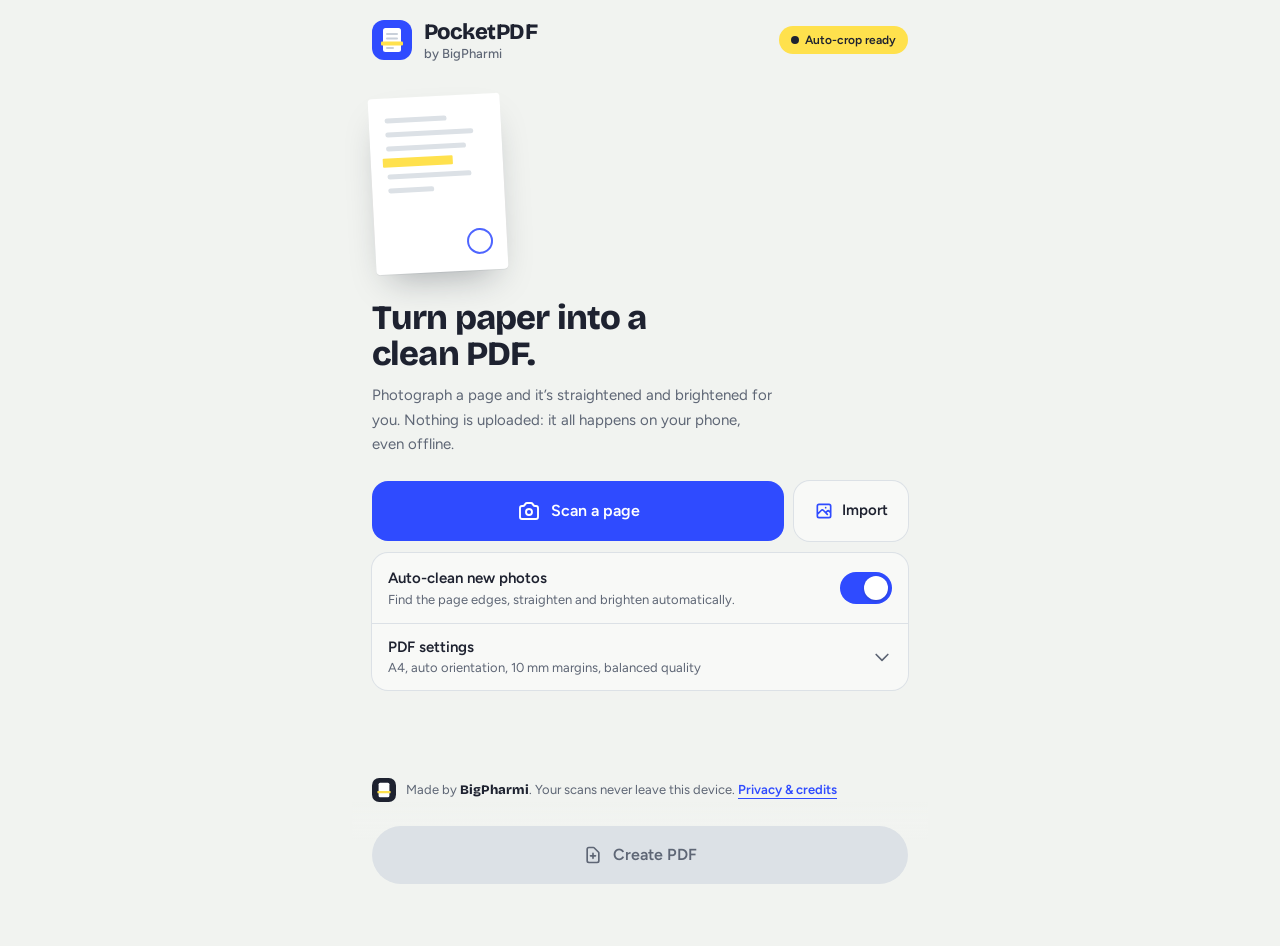
==== commit 7ba0ed6f: "Add Privacy & credits page and full third-party licence texts Co-Authored-By: Claude Opus 5.5 <norep" ====
--- a/index.html
+++ b/index.html
@@ -6,6 +6,7 @@
   <title>PocketPDF Scanner by BigPharmi</title>
   <meta name="description" content="Scan paper into clean PDFs on your phone. Cropping, clean-up and PDF creation all happen on your device. Made by BigPharmi." />
   <meta name="author" content="BigPharmi" />
+  <meta name="app-version" content="v2.1.0" />
   <meta name="theme-color" content="#F1F3F0" />
   <meta name="apple-mobile-web-app-capable" content="yes" />
   <meta name="mobile-web-app-capable" content="yes" />
@@ -185,7 +186,7 @@
         <rect x="11" y="8" width="18" height="24" rx="2.5" fill="#fff" />
         <rect x="9" y="21.5" width="22" height="4" rx="1" fill="#FFE14D" />
       </svg>
-      <p>Made by <span class="font-display font-extrabold text-graphite">BigPharmi</span>. Your scans never leave this device.</p>
+      <p>Made by <span class="font-display font-extrabold text-graphite">BigPharmi</span>. Your scans never leave this device. <a href="about.html" class="font-semibold text-ultra underline underline-offset-4 whitespace-nowrap">Privacy &amp; credits</a></p>
     </footer>
   </main>
 
--- a/css/app.css
+++ b/css/app.css
@@ -1,3 +1,4 @@
+/*! pocketpdf v2.1.0 */
 @font-face{font-family:Bricolage Grotesque;font-style:normal;font-weight:700;font-display:swap;src:url(../fonts/bricolage-grotesque-latin-700-normal.woff2) format("woff2")}@font-face{font-family:Bricolage Grotesque;font-style:normal;font-weight:800;font-display:swap;src:url(../fonts/bricolage-grotesque-latin-800-normal.woff2) format("woff2")}@font-face{font-family:Figtree;font-style:normal;font-weight:400;font-display:swap;src:url(../fonts/figtree-latin-400-normal.woff2) format("woff2")}@font-face{font-family:Figtree;font-style:normal;font-weight:500;font-display:swap;src:url(../fonts/figtree-latin-500-normal.woff2) format("woff2")}@font-face{font-family:Figtree;font-style:normal;font-weight:600;font-display:swap;src:url(../fonts/figtree-latin-600-normal.woff2) format("woff2")}@font-face{font-family:Figtree;font-style:normal;font-weight:700;font-display:swap;src:url(../fonts/figtree-latin-700-normal.woff2) format("woff2")}*,:after,:before{--tw-border-spacing-x:0;--tw-border-spacing-y:0;--tw-translate-x:0;--tw-translate-y:0;--tw-rotate:0;--tw-skew-x:0;--tw-skew-y:0;--tw-scale-x:1;--tw-scale-y:1;--tw-pan-x: ;--tw-pan-y: ;--tw-pinch-zoom: ;--tw-scroll-snap-strictness:proximity;--tw-gradient-from-position: ;--tw-gradient-via-position: ;--tw-gradient-to-position: ;--tw-ordinal: ;--tw-slashed-zero: ;--tw-numeric-figure: ;--tw-numeric-spacing: ;--tw-numeric-fraction: ;--tw-ring-inset: ;--tw-ring-offset-width:0px;--tw-ring-offset-color:#fff;--tw-ring-color:rgba(59,130,246,.5);--tw-ring-offset-shadow:0 0 #0000;--tw-ring-shadow:0 0 #0000;--tw-shadow:0 0 #0000;--tw-shadow-colored:0 0 #0000;--tw-blur: ;--tw-brightness: ;--tw-contrast: ;--tw-grayscale: ;--tw-hue-rotate: ;--tw-invert: ;--tw-saturate: ;--tw-sepia: ;--tw-drop-shadow: ;--tw-backdrop-blur: ;--tw-backdrop-brightness: ;--tw-backdrop-contrast: ;--tw-backdrop-grayscale: ;--tw-backdrop-hue-rotate: ;--tw-backdrop-invert: ;--tw-backdrop-opacity: ;--tw-backdrop-saturate: ;--tw-backdrop-sepia: ;--tw-contain-size: ;--tw-contain-layout: ;--tw-contain-paint: ;--tw-contain-style: }::backdrop{--tw-border-spacing-x:0;--tw-border-spacing-y:0;--tw-translate-x:0;--tw-translate-y:0;--tw-rotate:0;--tw-skew-x:0;--tw-skew-y:0;--tw-scale-x:1;--tw-scale-y:1;--tw-pan-x: ;--tw-pan-y: ;--tw-pinch-zoom: ;--tw-scroll-snap-strictness:proximity;--tw-gradient-from-position: ;--tw-gradient-via-position: ;--tw-gradient-to-position: ;--tw-ordinal: ;--tw-slashed-zero: ;--tw-numeric-figure: ;--tw-numeric-spacing: ;--tw-numeric-fraction: ;--tw-ring-inset: ;--tw-ring-offset-width:0px;--tw-ring-offset-color:#fff;--tw-ring-color:rgba(59,130,246,.5);--tw-ring-offset-shadow:0 0 #0000;--tw-ring-shadow:0 0 #0000;--tw-shadow:0 0 #0000;--tw-shadow-colored:0 0 #0000;--tw-blur: ;--tw-brightness: ;--tw-contrast: ;--tw-grayscale: ;--tw-hue-rotate: ;--tw-invert: ;--tw-saturate: ;--tw-sepia: ;--tw-drop-shadow: ;--tw-backdrop-blur: ;--tw-backdrop-brightness: ;--tw-backdrop-contrast: ;--tw-backdrop-grayscale: ;--tw-backdrop-hue-rotate: ;--tw-backdrop-invert: ;--tw-backdrop-opacity: ;--tw-backdrop-saturate: ;--tw-backdrop-sepia: ;--tw-contain-size: ;--tw-contain-layout: ;--tw-contain-paint: ;--tw-contain-style: }
 
-/*! tailwindcss v3.4.14 | MIT License | https://tailwindcss.com*/*,:after,:before{box-sizing:border-box;border:0 solid #e5e7eb}:after,:before{--tw-content:""}:host,html{line-height:1.5;-webkit-text-size-adjust:100%;-moz-tab-size:4;-o-tab-size:4;tab-size:4;font-family:Figtree,system-ui,-apple-system,Segoe UI,Roboto,sans-serif;font-feature-settings:normal;font-variation-settings:normal;-webkit-tap-highlight-color:transparent}body{margin:0;line-height:inherit}hr{height:0;color:inherit;border-top-width:1px}abbr:where([title]){-webkit-text-decoration:underline dotted;text-decoration:underline dotted}h1,h2,h3,h4,h5,h6{font-size:inherit;font-weight:inherit}a{color:inherit;text-decoration:inherit}b,strong{font-weight:bolder}code,kbd,pre,samp{font-family:ui-monospace,SFMono-Regular,Menlo,Monaco,Consolas,Liberation Mono,Courier New,monospace;font-feature-settings:normal;font-variation-settings:normal;font-size:1em}small{font-size:80%}sub,sup{font-size:75%;line-height:0;position:relative;vertical-align:baseline}sub{bottom:-.25em}sup{top:-.5em}table{text-indent:0;border-color:inherit;border-collapse:collapse}button,input,optgroup,select,textarea{font-family:inherit;font-feature-settings:inherit;font-variation-settings:inherit;font-size:100%;font-weight:inherit;line-height:inherit;letter-spacing:inherit;color:inherit;margin:0;padding:0}button,select{text-transform:none}button,input:where([type=button]),input:where([type=reset]),input:where([type=submit]){-webkit-appearance:button;background-color:transparent;background-image:none}:-moz-focusring{outline:auto}:-moz-ui-invalid{box-shadow:none}progress{vertical-align:baseline}::-webkit-inner-spin-button,::-webkit-outer-spin-button{height:auto}[type=search]{-webkit-appearance:textfield;outline-offset:-2px}::-webkit-search-decoration{-webkit-appearance:none}::-webkit-file-upload-button{-webkit-appearance:button;font:inherit}summary{display:list-item}blockquote,dd,dl,figure,h1,h2,h3,h4,h5,h6,hr,p,pre{margin:0}fieldset{margin:0}fieldset,legend{padding:0}menu,ol,ul{list-style:none;margin:0;padding:0}dialog{padding:0}textarea{resize:vertical}input::-moz-placeholder,textarea::-moz-placeholder{opacity:1;color:#9ca3af}input::placeholder,textarea::placeholder{opacity:1;color:#9ca3af}[role=button],button{cursor:pointer}:disabled{cursor:default}audio,canvas,embed,iframe,img,object,svg,video{display:block;vertical-align:middle}img,video{max-width:100%;height:auto}[hidden]:where(:not([hidden=until-found])){display:none}body,html{-webkit-tap-highlight-color:transparent;overscroll-behavior-y:contain;overflow-x:hidden}:focus-visible{outline:2.5px solid #2f4bff;outline-offset:2px}#studioModal :focus-visible{outline-color:#ffe14d}.pb-safe{padding-bottom:max(1rem,env(safe-area-inset-bottom))}.pt-safe{padding-top:max(.75rem,env(safe-area-inset-top))}.pt-safe-header{padding-top:env(safe-area-inset-top)}.field-label{margin-bottom:.375rem;display:block;font-size:13px;font-weight:600;--tw-text-opacity:1;color:rgb(94 102 117/var(--tw-text-opacity))}.field{min-height:46px;width:100%;border-radius:.75rem;--tw-bg-opacity:1;background-color:rgb(241 243 240/var(--tw-bg-opacity));padding-left:.875rem;padding-right:.875rem;font-size:1rem;line-height:1.5rem;font-weight:500;--tw-text-opacity:1;color:rgb(30 34 48/var(--tw-text-opacity));outline:2px solid transparent;outline-offset:2px;--tw-ring-offset-shadow:var(--tw-ring-inset) 0 0 0 var(--tw-ring-offset-width) var(--tw-ring-offset-color);--tw-ring-shadow:var(--tw-ring-inset) 0 0 0 calc(1px + var(--tw-ring-offset-width)) var(--tw-ring-color);box-shadow:var(--tw-ring-offset-shadow),var(--tw-ring-shadow),var(--tw-shadow,0 0 #0000);--tw-ring-color:transparent;transition-property:color,background-color,border-color,text-decoration-color,fill,stroke,opacity,box-shadow,transform,filter,-webkit-backdrop-filter;transition-property:color,background-color,border-color,text-decoration-color,fill,stroke,opacity,box-shadow,transform,filter,backdrop-filter;transition-property:color,background-color,border-color,text-decoration-color,fill,stroke,opacity,box-shadow,transform,filter,backdrop-filter,-webkit-backdrop-filter;transition-timing-function:cubic-bezier(.4,0,.2,1);transition-duration:.15s}.field:focus{--tw-bg-opacity:1;background-color:rgb(255 255 255/var(--tw-bg-opacity));--tw-ring-offset-shadow:var(--tw-ring-inset) 0 0 0 var(--tw-ring-offset-width) var(--tw-ring-offset-color);--tw-ring-shadow:var(--tw-ring-inset) 0 0 0 calc(2px + var(--tw-ring-offset-width)) var(--tw-ring-color);box-shadow:var(--tw-ring-offset-shadow),var(--tw-ring-shadow),var(--tw-shadow,0 0 #0000);--tw-ring-opacity:1;--tw-ring-color:rgb(47 75 255/var(--tw-ring-opacity))}.toggle-track{position:relative;display:block;height:2rem;width:52px;border-radius:9999px;--tw-bg-opacity:1;background-color:rgb(220 225 230/var(--tw-bg-opacity));transition-property:color,background-color,border-color,text-decoration-color,fill,stroke;transition-timing-function:cubic-bezier(.4,0,.2,1);transition-duration:.15s}.toggle-track:after{content:"";position:absolute;top:.25rem;left:.25rem;height:1.5rem;width:1.5rem;border-radius:9999px;--tw-bg-opacity:1;background-color:rgb(255 255 255/var(--tw-bg-opacity));transition-property:transform;transition-timing-function:cubic-bezier(.4,0,.2,1);transition-duration:.15s;box-shadow:0 1px 3px rgba(30,34,48,.25)}.peer:checked+.toggle-track{--tw-bg-opacity:1;background-color:rgb(47 75 255/var(--tw-bg-opacity))}.peer:checked+.toggle-track:after{transform:translateX(20px)}.peer:focus-visible+.toggle-track{outline:2.5px solid #2f4bff;outline-offset:2px}.btn-primary{display:flex;min-height:52px;align-items:center;justify-content:center;gap:.5rem;border-radius:1rem;--tw-bg-opacity:1;background-color:rgb(47 75 255/var(--tw-bg-opacity));padding-left:1.25rem;padding-right:1.25rem;font-weight:600;--tw-text-opacity:1;color:rgb(255 255 255/var(--tw-text-opacity));transition-property:color,background-color,border-color,text-decoration-color,fill,stroke,opacity,box-shadow,transform,filter,-webkit-backdrop-filter;transition-property:color,background-color,border-color,text-decoration-color,fill,stroke,opacity,box-shadow,transform,filter,backdrop-filter;transition-property:color,background-color,border-color,text-decoration-color,fill,stroke,opacity,box-shadow,transform,filter,backdrop-filter,-webkit-backdrop-filter;transition-timing-function:cubic-bezier(.4,0,.2,1);transition-duration:.15s}.btn-primary:hover{--tw-bg-opacity:1;background-color:rgb(31 54 217/var(--tw-bg-opacity))}.btn-secondary{display:flex;min-height:52px;align-items:center;justify-content:center;gap:.5rem;border-radius:1rem;--tw-bg-opacity:1;background-color:rgb(241 243 240/var(--tw-bg-opacity));padding-left:1.25rem;padding-right:1.25rem;font-weight:600;--tw-text-opacity:1;color:rgb(30 34 48/var(--tw-text-opacity));transition-property:color,background-color,border-color,text-decoration-color,fill,stroke,opacity,box-shadow,transform,filter,-webkit-backdrop-filter;transition-property:color,background-color,border-color,text-decoration-color,fill,stroke,opacity,box-shadow,transform,filter,backdrop-filter;transition-property:color,background-color,border-color,text-decoration-color,fill,stroke,opacity,box-shadow,transform,filter,backdrop-filter,-webkit-backdrop-filter;transition-timing-function:cubic-bezier(.4,0,.2,1);transition-duration:.15s}.btn-secondary:hover{--tw-bg-opacity:1;background-color:rgb(220 225 230/var(--tw-bg-opacity))}.sheet-panel{width:100%;border-top-left-radius:28px;border-top-right-radius:28px;--tw-bg-opacity:1;background-color:rgb(255 255 255/var(--tw-bg-opacity));padding-left:1.5rem;padding-right:1.5rem;padding-top:1.5rem}@media (min-width:640px){.sheet-panel{max-width:24rem;border-radius:28px}}.sheet-panel{padding-bottom:max(1.5rem,env(safe-area-inset-bottom));box-shadow:0 -10px 40px rgba(30,34,48,.18)}.page-sheet{position:relative;display:block;aspect-ratio:3/4;width:100%;cursor:pointer;overflow:hidden;border-radius:4px;--tw-bg-opacity:1;background-color:rgb(255 255 255/var(--tw-bg-opacity));transition-property:transform;transition-timing-function:cubic-bezier(.4,0,.2,1);transition-duration:.15s;box-shadow:0 1px 0 rgba(30,34,48,.06),0 6px 18px -6px rgba(30,34,48,.22)}.page-sheet:active{transform:scale(.98)}.page-tool{display:flex;height:2.5rem;width:2.5rem;align-items:center;justify-content:center;border-radius:9999px;--tw-text-opacity:1;color:rgb(30 34 48/var(--tw-text-opacity));transition-property:color,background-color,border-color,text-decoration-color,fill,stroke,opacity,box-shadow,transform,filter,-webkit-backdrop-filter;transition-property:color,background-color,border-color,text-decoration-color,fill,stroke,opacity,box-shadow,transform,filter,backdrop-filter;transition-property:color,background-color,border-color,text-decoration-color,fill,stroke,opacity,box-shadow,transform,filter,backdrop-filter,-webkit-backdrop-filter;transition-timing-function:cubic-bezier(.4,0,.2,1);transition-duration:.15s}.page-tool:hover{--tw-bg-opacity:1;background-color:rgb(248 249 247/var(--tw-bg-opacity))}.page-tool:disabled{pointer-events:none;opacity:.3}.sortable-ghost{opacity:.35}.sortable-chosen .page-sheet{box-shadow:0 0 0 3px #ffe14d,0 12px 28px -8px rgba(30,34,48,.35)}.seg-tab{min-height:38px;border-radius:9999px;padding-left:1rem;padding-right:1rem;font-size:.875rem;line-height:1.25rem;font-weight:600;color:hsla(0,0%,100%,.7);transition-property:color,background-color,border-color,text-decoration-color,fill,stroke,opacity,box-shadow,transform,filter,-webkit-backdrop-filter;transition-property:color,background-color,border-color,text-decoration-color,fill,stroke,opacity,box-shadow,transform,filter,backdrop-filter;transition-property:color,background-color,border-color,text-decoration-color,fill,stroke,opacity,box-shadow,transform,filter,backdrop-filter,-webkit-backdrop-filter;transition-timing-function:cubic-bezier(.4,0,.2,1);transition-duration:.15s}.seg-tab:hover{--tw-text-opacity:1;color:rgb(255 255 255/var(--tw-text-opacity))}.seg-tab[aria-selected=true]{--tw-bg-opacity:1;background-color:rgb(255 255 255/var(--tw-bg-opacity));--tw-text-opacity:1;color:rgb(30 34 48/var(--tw-text-opacity))}.studio-tool{display:flex;min-height:62px;flex-direction:column;align-items:center;justify-content:center;gap:.25rem;border-radius:1rem;--tw-bg-opacity:1;background-color:rgb(36 42 58/var(--tw-bg-opacity));padding:.5rem .25rem;text-align:center;font-size:12px;font-weight:600;line-height:1.25;color:hsla(0,0%,100%,.9);transition-property:color,background-color,border-color,text-decoration-color,fill,stroke,opacity,box-shadow,transform,filter,-webkit-backdrop-filter;transition-property:color,background-color,border-color,text-decoration-color,fill,stroke,opacity,box-shadow,transform,filter,backdrop-filter;transition-property:color,background-color,border-color,text-decoration-color,fill,stroke,opacity,box-shadow,transform,filter,backdrop-filter,-webkit-backdrop-filter;transition-timing-function:cubic-bezier(.4,0,.2,1);transition-duration:.15s}.studio-tool:hover{--tw-bg-opacity:1;background-color:rgb(48 56 77/var(--tw-bg-opacity))}.studio-tool:active{--tw-scale-x:.95;--tw-scale-y:.95;transform:translate(var(--tw-translate-x),var(--tw-translate-y)) rotate(var(--tw-rotate)) skewX(var(--tw-skew-x)) skewY(var(--tw-skew-y)) scaleX(var(--tw-scale-x)) scaleY(var(--tw-scale-y))}.studio-tool svg{color:#ffe14d}.filter-pill{min-height:42px;flex-shrink:0;white-space:nowrap;border-radius:9999px;--tw-bg-opacity:1;background-color:rgb(36 42 58/var(--tw-bg-opacity));padding-left:1rem;padding-right:1rem;font-size:.875rem;line-height:1.25rem;font-weight:600;color:hsla(0,0%,100%,.8);transition-property:color,background-color,border-color,text-decoration-color,fill,stroke,opacity,box-shadow,transform,filter,-webkit-backdrop-filter;transition-property:color,background-color,border-color,text-decoration-color,fill,stroke,opacity,box-shadow,transform,filter,backdrop-filter;transition-property:color,background-color,border-color,text-decoration-color,fill,stroke,opacity,box-shadow,transform,filter,backdrop-filter,-webkit-backdrop-filter;transition-timing-function:cubic-bezier(.4,0,.2,1);transition-duration:.15s}.filter-pill:hover{--tw-text-opacity:1;color:rgb(255 255 255/var(--tw-text-opacity))}.filter-pill[aria-pressed=true]{--tw-bg-opacity:1;background-color:rgb(255 225 77/var(--tw-bg-opacity));--tw-text-opacity:1;color:rgb(30 34 48/var(--tw-text-opacity))}.busy-chip{display:flex;align-items:center;gap:.625rem;border-radius:9999px;--tw-bg-opacity:1;background-color:rgb(36 42 58/var(--tw-bg-opacity));padding:.625rem 1rem;font-size:13px;font-weight:600;--tw-text-opacity:1;color:rgb(255 255 255/var(--tw-text-opacity))}.busy-dot{height:.625rem;width:.625rem;border-radius:9999px;--tw-bg-opacity:1;background-color:rgb(255 225 77/var(--tw-bg-opacity));animation:pulse-dot 1s ease-in-out infinite}.sr-only{position:absolute;width:1px;height:1px;padding:0;margin:-1px;overflow:hidden;clip:rect(0,0,0,0);white-space:nowrap;border-width:0}.pointer-events-none{pointer-events:none}.pointer-events-auto{pointer-events:auto}.static{position:static}.fixed{position:fixed}.absolute{position:absolute}.relative{position:relative}.inset-0{inset:0}.inset-x-0{left:0;right:0}.inset-x-4{left:1rem;right:1rem}.bottom-0{bottom:0}.left-1{left:.25rem}.left-2{left:.5rem}.right-1{right:.25rem}.right-2{right:.5rem}.right-3{right:.75rem}.right-3\.5{right:.875rem}.right-5{right:1.25rem}.top-1{top:.25rem}.top-3{top:.75rem}.top-4{top:1rem}.top-6{top:1.5rem}.top-9{top:2.25rem}.top-\[46px\]{top:46px}.z-30{z-index:30}.z-50{z-index:50}.z-\[60\]{z-index:60}.z-\[70\]{z-index:70}.m-5{margin:1.25rem}.-mx-1{margin-left:-.25rem;margin-right:-.25rem}.mx-auto{margin-left:auto;margin-right:auto}.-mt-1{margin-top:-.25rem}.mb-1{margin-bottom:.25rem}.mb-3{margin-bottom:.75rem}.mt-0\.5{margin-top:.125rem}.mt-1{margin-top:.25rem}.mt-14{margin-top:3.5rem}.mt-2\.5{margin-top:.625rem}.mt-3{margin-top:.75rem}.mt-7{margin-top:1.75rem}.mt-8{margin-top:2rem}.block{display:block}.flex{display:flex}.inline-flex{display:inline-flex}.grid{display:grid}.\!hidden{display:none!important}.hidden{display:none}.aspect-\[3\/4\]{aspect-ratio:3/4}.h-1{height:.25rem}.h-10{height:2.5rem}.h-2{height:.5rem}.h-2\.5{height:.625rem}.h-5{height:1.25rem}.h-6{height:1.5rem}.h-8{height:2rem}.h-\[116px\]{height:116px}.h-\[18px\]{height:18px}.h-\[72px\]{height:72px}.h-full{height:100%}.max-h-full{max-height:100%}.min-h-0{min-height:0}.min-h-\[36px\]{min-height:36px}.min-h-\[38px\]{min-height:38px}.min-h-\[40px\]{min-height:40px}.min-h-\[42px\]{min-height:42px}.min-h-\[44px\]{min-height:44px}.min-h-\[46px\]{min-height:46px}.min-h-\[48px\]{min-height:48px}.min-h-\[50px\]{min-height:50px}.min-h-\[52px\]{min-height:52px}.min-h-\[56px\]{min-height:56px}.min-h-\[58px\]{min-height:58px}.min-h-\[60px\]{min-height:60px}.min-h-\[62px\]{min-height:62px}.min-h-screen{min-height:100vh}.w-10{width:2.5rem}.w-14{width:3.5rem}.w-2{width:.5rem}.w-2\.5{width:.625rem}.w-5{width:1.25rem}.w-6{width:1.5rem}.w-\[116px\]{width:116px}.w-\[18px\]{width:18px}.w-\[46\%\]{width:46%}.w-\[52px\]{width:52px}.w-\[62\%\]{width:62%}.w-\[70\%\]{width:70%}.w-\[80\%\]{width:80%}.w-\[84\%\]{width:84%}.w-\[88\%\]{width:88%}.w-full{width:100%}.min-w-0{min-width:0}.min-w-\[44px\]{min-width:44px}.max-w-\[16ch\]{max-width:16ch}.max-w-\[40ch\]{max-width:40ch}.max-w-full{max-width:100%}.max-w-md{max-width:28rem}.max-w-xl{max-width:36rem}.flex-1{flex:1 1 0%}.shrink-0{flex-shrink:0}.-translate-y-2{--tw-translate-y:-0.5rem}.-translate-y-2,.rotate-180{transform:translate(var(--tw-translate-x),var(--tw-translate-y)) rotate(var(--tw-rotate)) skewX(var(--tw-skew-x)) skewY(var(--tw-skew-y)) scaleX(var(--tw-scale-x)) scaleY(var(--tw-scale-y))}.rotate-180{--tw-rotate:180deg}.transform{transform:translate(var(--tw-translate-x),var(--tw-translate-y)) rotate(var(--tw-rotate)) skewX(var(--tw-skew-x)) skewY(var(--tw-skew-y)) scaleX(var(--tw-scale-x)) scaleY(var(--tw-scale-y))}@keyframes pulse{50%{opacity:.5}}.animate-pulse{animation:pulse 2s cubic-bezier(.4,0,.6,1) infinite}.cursor-pointer{cursor:pointer}.resize{resize:both}.grid-cols-2{grid-template-columns:repeat(2,minmax(0,1fr))}.grid-cols-4{grid-template-columns:repeat(4,minmax(0,1fr))}.grid-cols-\[1fr_auto\]{grid-template-columns:1fr auto}.flex-col{flex-direction:column}.items-end{align-items:flex-end}.items-center{align-items:center}.items-baseline{align-items:baseline}.justify-center{justify-content:center}.justify-between{justify-content:space-between}.gap-1{gap:.25rem}.gap-1\.5{gap:.375rem}.gap-2{gap:.5rem}.gap-2\.5{gap:.625rem}.gap-3{gap:.75rem}.gap-4{gap:1rem}.gap-5{gap:1.25rem}.gap-x-3{-moz-column-gap:.75rem;column-gap:.75rem}.gap-y-5{row-gap:1.25rem}.space-y-1\.5>:not([hidden])~:not([hidden]){--tw-space-y-reverse:0;margin-top:calc(.375rem*(1 - var(--tw-space-y-reverse)));margin-bottom:calc(.375rem*var(--tw-space-y-reverse))}.space-y-2\.5>:not([hidden])~:not([hidden]){--tw-space-y-reverse:0;margin-top:calc(.625rem*(1 - var(--tw-space-y-reverse)));margin-bottom:calc(.625rem*var(--tw-space-y-reverse))}.space-y-3\.5>:not([hidden])~:not([hidden]){--tw-space-y-reverse:0;margin-top:calc(.875rem*(1 - var(--tw-space-y-reverse)));margin-bottom:calc(.875rem*var(--tw-space-y-reverse))}.space-y-4>:not([hidden])~:not([hidden]){--tw-space-y-reverse:0;margin-top:calc(1rem*(1 - var(--tw-space-y-reverse)));margin-bottom:calc(1rem*var(--tw-space-y-reverse))}.space-y-5>:not([hidden])~:not([hidden]){--tw-space-y-reverse:0;margin-top:calc(1.25rem*(1 - var(--tw-space-y-reverse)));margin-bottom:calc(1.25rem*var(--tw-space-y-reverse))}.overflow-hidden{overflow:hidden}.overflow-x-auto{overflow-x:auto}.truncate{overflow:hidden;text-overflow:ellipsis}.truncate,.whitespace-nowrap{white-space:nowrap}.rounded-2xl{border-radius:1rem}.rounded-\[3px\]{border-radius:3px}.rounded-\[4px\]{border-radius:4px}.rounded-full{border-radius:9999px}.rounded-md{border-radius:.375rem}.rounded-xl{border-radius:.75rem}.rounded-t-\[28px\]{border-top-left-radius:28px;border-top-right-radius:28px}.border{border-width:1px}.border-t{border-top-width:1px}.border-line{--tw-border-opacity:1;border-color:rgb(220 225 230/var(--tw-border-opacity))}.bg-danger{--tw-bg-opacity:1;background-color:rgb(217 58 58/var(--tw-bg-opacity))}.bg-graphite{--tw-bg-opacity:1;background-color:rgb(30 34 48/var(--tw-bg-opacity))}.bg-graphite\/40{background-color:rgba(30,34,48,.4)}.bg-hilite{--tw-bg-opacity:1;background-color:rgb(255 225 77/var(--tw-bg-opacity))}.bg-line{--tw-bg-opacity:1;background-color:rgb(220 225 230/var(--tw-bg-opacity))}.bg-paper{--tw-bg-opacity:1;background-color:rgb(241 243 240/var(--tw-bg-opacity))}.bg-sheet{--tw-bg-opacity:1;background-color:rgb(248 249 247/var(--tw-bg-opacity))}.bg-studio{--tw-bg-opacity:1;background-color:rgb(23 27 38/var(--tw-bg-opacity))}.bg-studio\/60{background-color:rgba(23,27,38,.6)}.bg-studio2{--tw-bg-opacity:1;background-color:rgb(36 42 58/var(--tw-bg-opacity))}.bg-ultra{--tw-bg-opacity:1;background-color:rgb(47 75 255/var(--tw-bg-opacity))}.bg-white{--tw-bg-opacity:1;background-color:rgb(255 255 255/var(--tw-bg-opacity))}.bg-white\/40{background-color:hsla(0,0%,100%,.4)}.bg-gradient-to-t{background-image:linear-gradient(to top,var(--tw-gradient-stops))}.from-paper{--tw-gradient-from:#f1f3f0 var(--tw-gradient-from-position);--tw-gradient-to:rgba(241,243,240,0) var(--tw-gradient-to-position);--tw-gradient-stops:var(--tw-gradient-from),var(--tw-gradient-to)}.from-55\%{--tw-gradient-from-position:55%}.via-paper\/95{--tw-gradient-to:rgba(241,243,240,0) var(--tw-gradient-to-position);--tw-gradient-stops:var(--tw-gradient-from),rgba(241,243,240,.95) var(--tw-gradient-via-position),var(--tw-gradient-to)}.to-transparent{--tw-gradient-to:transparent var(--tw-gradient-to-position)}.object-contain{-o-object-fit:contain;object-fit:contain}.p-1{padding:.25rem}.p-4{padding:1rem}.p-5{padding:1.25rem}.px-0\.5{padding-left:.125rem;padding-right:.125rem}.px-1{padding-left:.25rem;padding-right:.25rem}.px-2{padding-left:.5rem;padding-right:.5rem}.px-3{padding-left:.75rem;padding-right:.75rem}.px-3\.5{padding-left:.875rem;padding-right:.875rem}.px-4{padding-left:1rem;padding-right:1rem}.px-5{padding-left:1.25rem;padding-right:1.25rem}.px-6{padding-left:1.5rem;padding-right:1.5rem}.py-1{padding-top:.25rem;padding-bottom:.25rem}.py-1\.5{padding-top:.375rem;padding-bottom:.375rem}.py-2{padding-top:.5rem;padding-bottom:.5rem}.py-2\.5{padding-top:.625rem;padding-bottom:.625rem}.py-3{padding-top:.75rem;padding-bottom:.75rem}.py-3\.5{padding-top:.875rem;padding-bottom:.875rem}.pb-0\.5{padding-bottom:.125rem}.pb-2{padding-bottom:.5rem}.pb-3{padding-bottom:.75rem}.pb-36{padding-bottom:9rem}.pb-4{padding-bottom:1rem}.pb-6{padding-bottom:1.5rem}.pl-4{padding-left:1rem}.pr-12{padding-right:3rem}.pr-2{padding-right:.5rem}.pt-1{padding-top:.25rem}.pt-2{padding-top:.5rem}.pt-3{padding-top:.75rem}.pt-4{padding-top:1rem}.pt-5{padding-top:1.25rem}.pt-6{padding-top:1.5rem}.text-left{text-align:left}.text-center{text-align:center}.font-display{font-family:Bricolage Grotesque,Figtree,system-ui,sans-serif}.font-sans{font-family:Figtree,system-ui,-apple-system,Segoe UI,Roboto,sans-serif}.text-2xl{font-size:1.5rem;line-height:2rem}.text-\[1\.375rem\]{font-size:1.375rem}.text-\[12px\]{font-size:12px}.text-\[13px\]{font-size:13px}.text-\[15px\]{font-size:15px}.text-\[2\.125rem\]{font-size:2.125rem}.text-base{font-size:1rem;line-height:1.5rem}.text-sm{font-size:.875rem;line-height:1.25rem}.text-xl{font-size:1.25rem;line-height:1.75rem}.text-xs{font-size:.75rem;line-height:1rem}.font-bold{font-weight:700}.font-extrabold{font-weight:800}.font-medium{font-weight:500}.font-semibold{font-weight:600}.tabular-nums{--tw-numeric-spacing:tabular-nums;font-variant-numeric:var(--tw-ordinal) var(--tw-slashed-zero) var(--tw-numeric-figure) var(--tw-numeric-spacing) var(--tw-numeric-fraction)}.leading-\[1\.05\]{line-height:1.05}.leading-none{line-height:1}.leading-relaxed{line-height:1.625}.leading-snug{line-height:1.375}.tracking-tight{letter-spacing:-.025em}.text-danger{--tw-text-opacity:1;color:rgb(217 58 58/var(--tw-text-opacity))}.text-graphite{--tw-text-opacity:1;color:rgb(30 34 48/var(--tw-text-opacity))}.text-hilite{--tw-text-opacity:1;color:rgb(255 225 77/var(--tw-text-opacity))}.text-muted{--tw-text-opacity:1;color:rgb(94 102 117/var(--tw-text-opacity))}.text-ultra{--tw-text-opacity:1;color:rgb(47 75 255/var(--tw-text-opacity))}.text-white{--tw-text-opacity:1;color:rgb(255 255 255/var(--tw-text-opacity))}.text-white\/60{color:hsla(0,0%,100%,.6)}.text-white\/70{color:hsla(0,0%,100%,.7)}.text-white\/75{color:hsla(0,0%,100%,.75)}.text-white\/80{color:hsla(0,0%,100%,.8)}.text-white\/90{color:hsla(0,0%,100%,.9)}.underline-offset-4{text-underline-offset:4px}.antialiased{-webkit-font-smoothing:antialiased;-moz-osx-font-smoothing:grayscale}.opacity-0{opacity:0}.shadow-float{--tw-shadow:0 14px 30px -10px rgba(30,34,48,.45);--tw-shadow-colored:0 14px 30px -10px var(--tw-shadow-color)}.shadow-float,.shadow-sheet{box-shadow:var(--tw-ring-offset-shadow,0 0 #0000),var(--tw-ring-shadow,0 0 #0000),var(--tw-shadow)}.shadow-sheet{--tw-shadow:0 1px 0 rgba(30,34,48,.06),0 10px 28px -10px rgba(0,0,0,.5);--tw-shadow-colored:0 1px 0 var(--tw-shadow-color),0 10px 28px -10px var(--tw-shadow-color);--tw-shadow-color:#f8f9f7;--tw-shadow:var(--tw-shadow-colored)}.outline-none{outline:2px solid transparent;outline-offset:2px}.outline{outline-style:solid}.ring-1{--tw-ring-offset-shadow:var(--tw-ring-inset) 0 0 0 var(--tw-ring-offset-width) var(--tw-ring-offset-color);--tw-ring-shadow:var(--tw-ring-inset) 0 0 0 calc(1px + var(--tw-ring-offset-width)) var(--tw-ring-color)}.ring-1,.ring-4{box-shadow:var(--tw-ring-offset-shadow),var(--tw-ring-shadow),var(--tw-shadow,0 0 #0000)}.ring-4{--tw-ring-offset-shadow:var(--tw-ring-inset) 0 0 0 var(--tw-ring-offset-width) var(--tw-ring-offset-color);--tw-ring-shadow:var(--tw-ring-inset) 0 0 0 calc(4px + var(--tw-ring-offset-width)) var(--tw-ring-color)}.ring-hilite{--tw-ring-opacity:1;--tw-ring-color:rgb(255 225 77/var(--tw-ring-opacity))}.ring-line{--tw-ring-opacity:1;--tw-ring-color:rgb(220 225 230/var(--tw-ring-opacity))}.ring-transparent{--tw-ring-color:transparent}.grayscale{--tw-grayscale:grayscale(100%)}.filter,.grayscale{filter:var(--tw-blur) var(--tw-brightness) var(--tw-contrast) var(--tw-grayscale) var(--tw-hue-rotate) var(--tw-invert) var(--tw-saturate) var(--tw-sepia) var(--tw-drop-shadow)}.transition{transition-property:color,background-color,border-color,text-decoration-color,fill,stroke,opacity,box-shadow,transform,filter,-webkit-backdrop-filter;transition-property:color,background-color,border-color,text-decoration-color,fill,stroke,opacity,box-shadow,transform,filter,backdrop-filter;transition-property:color,background-color,border-color,text-decoration-color,fill,stroke,opacity,box-shadow,transform,filter,backdrop-filter,-webkit-backdrop-filter;transition-timing-function:cubic-bezier(.4,0,.2,1);transition-duration:.15s}.transition-all{transition-property:all;transition-timing-function:cubic-bezier(.4,0,.2,1);transition-duration:.15s}.transition-colors{transition-property:color,background-color,border-color,text-decoration-color,fill,stroke;transition-timing-function:cubic-bezier(.4,0,.2,1);transition-duration:.15s}.transition-transform{transition-property:transform;transition-timing-function:cubic-bezier(.4,0,.2,1);transition-duration:.15s}.duration-200{transition-duration:.2s}.ease-in-out{transition-timing-function:cubic-bezier(.4,0,.2,1)}.hero-sheet,.hero-sheet-wrap{display:flex}.hero-sheet{position:relative;width:132px;aspect-ratio:3/4;background:#fff;border-radius:4px;padding:20px 16px;flex-direction:column;gap:9px;transform:rotate(-3deg);box-shadow:0 1px 0 rgba(30,34,48,.06),0 18px 36px -14px rgba(30,34,48,.35);overflow:hidden}.hero-line{display:block;height:5px;border-radius:3px;background:#dce1e6}.hero-line--mark{height:9px;border-radius:1px;background:#ffe14d;margin:-2px -4px}.hero-stamp{position:absolute;right:14px;bottom:16px;width:26px;height:26px;border-radius:50%;border:2.5px solid #2f4bff;opacity:.85}.hero-beam{position:absolute;left:-10%;right:-10%;height:34px;top:-40px;background:linear-gradient(180deg,rgba(47,75,255,0) 0,rgba(47,75,255,.16) 70%,rgba(47,75,255,.9) 96%,rgba(47,75,255,0));animation:scan-beam 3.2s cubic-bezier(.45,0,.55,1) .4s infinite}@keyframes scan-beam{0%{top:-40px}55%{top:100%}to{top:100%}}@keyframes pulse-dot{0%,to{opacity:.35}50%{opacity:1}}#cropCanvas{touch-action:none;-moz-user-select:none;user-select:none;-webkit-user-select:none}.no-scrollbar::-webkit-scrollbar{display:none}.no-scrollbar{-ms-overflow-style:none;scrollbar-width:none}input[type=range].scanner-slider{-webkit-appearance:none;-moz-appearance:none;appearance:none;background:transparent;cursor:pointer;height:28px}input[type=range].scanner-slider::-webkit-slider-runnable-track{height:4px;border-radius:9999px;background:#343b52}input[type=range].scanner-slider::-webkit-slider-thumb{-webkit-appearance:none;appearance:none;width:24px;height:24px;border-radius:9999px;background:#fff;margin-top:-10px;box-shadow:0 0 0 4px #ffe14d}input[type=range].scanner-slider::-moz-range-track{height:4px;border-radius:9999px;background:#343b52}input[type=range].scanner-slider::-moz-range-thumb{width:22px;height:22px;border:0;border-radius:9999px;background:#fff;box-shadow:0 0 0 4px #ffe14d}@media (prefers-reduced-motion:reduce){*,:after,:before{transition-duration:.01ms!important;animation-duration:.01ms!important;animation-iteration-count:1!important}.hero-beam{display:none}}.selection\:bg-hilite ::-moz-selection{--tw-bg-opacity:1;background-color:rgb(255 225 77/var(--tw-bg-opacity))}.selection\:bg-hilite ::selection{--tw-bg-opacity:1;background-color:rgb(255 225 77/var(--tw-bg-opacity))}.selection\:text-graphite ::-moz-selection{--tw-text-opacity:1;color:rgb(30 34 48/var(--tw-text-opacity))}.selection\:text-graphite ::selection{--tw-text-opacity:1;color:rgb(30 34 48/var(--tw-text-opacity))}.selection\:bg-hilite::-moz-selection{--tw-bg-opacity:1;background-color:rgb(255 225 77/var(--tw-bg-opacity))}.selection\:bg-hilite::selection{--tw-bg-opacity:1;background-color:rgb(255 225 77/var(--tw-bg-opacity))}.selection\:text-graphite::-moz-selection{--tw-text-opacity:1;color:rgb(30 34 48/var(--tw-text-opacity))}.selection\:text-graphite::selection{--tw-text-opacity:1;color:rgb(30 34 48/var(--tw-text-opacity))}.hover\:bg-black:hover{--tw-bg-opacity:1;background-color:rgb(0 0 0/var(--tw-bg-opacity))}.hover\:bg-line:hover{--tw-bg-opacity:1;background-color:rgb(220 225 230/var(--tw-bg-opacity))}.hover\:bg-paper\/60:hover{background-color:rgba(241,243,240,.6)}.hover\:bg-red-700:hover{--tw-bg-opacity:1;background-color:rgb(185 28 28/var(--tw-bg-opacity))}.hover\:bg-sheet:hover{--tw-bg-opacity:1;background-color:rgb(248 249 247/var(--tw-bg-opacity))}.hover\:bg-studio2:hover{--tw-bg-opacity:1;background-color:rgb(36 42 58/var(--tw-bg-opacity))}.hover\:bg-studio3:hover{--tw-bg-opacity:1;background-color:rgb(48 56 77/var(--tw-bg-opacity))}.hover\:bg-ultradark:hover{--tw-bg-opacity:1;background-color:rgb(31 54 217/var(--tw-bg-opacity))}.hover\:bg-white:hover{--tw-bg-opacity:1;background-color:rgb(255 255 255/var(--tw-bg-opacity))}.hover\:text-graphite:hover{--tw-text-opacity:1;color:rgb(30 34 48/var(--tw-text-opacity))}.hover\:text-white:hover{--tw-text-opacity:1;color:rgb(255 255 255/var(--tw-text-opacity))}.hover\:underline:hover{text-decoration-line:underline}.focus\:bg-white:focus{--tw-bg-opacity:1;background-color:rgb(255 255 255/var(--tw-bg-opacity))}.focus\:ring-2:focus{--tw-ring-offset-shadow:var(--tw-ring-inset) 0 0 0 var(--tw-ring-offset-width) var(--tw-ring-offset-color);--tw-ring-shadow:var(--tw-ring-inset) 0 0 0 calc(2px + var(--tw-ring-offset-width)) var(--tw-ring-color);box-shadow:var(--tw-ring-offset-shadow),var(--tw-ring-shadow),var(--tw-shadow,0 0 #0000)}.focus\:ring-ultra:focus{--tw-ring-opacity:1;--tw-ring-color:rgb(47 75 255/var(--tw-ring-opacity))}.active\:scale-95:active{--tw-scale-x:.95;--tw-scale-y:.95}.active\:scale-95:active,.active\:scale-\[0\.98\]:active{transform:translate(var(--tw-translate-x),var(--tw-translate-y)) rotate(var(--tw-rotate)) skewX(var(--tw-skew-x)) skewY(var(--tw-skew-y)) scaleX(var(--tw-scale-x)) scaleY(var(--tw-scale-y))}.active\:scale-\[0\.98\]:active{--tw-scale-x:0.98;--tw-scale-y:0.98}.disabled\:cursor-not-allowed:disabled{cursor:not-allowed}.disabled\:bg-line:disabled{--tw-bg-opacity:1;background-color:rgb(220 225 230/var(--tw-bg-opacity))}.disabled\:text-muted:disabled{--tw-text-opacity:1;color:rgb(94 102 117/var(--tw-text-opacity))}.disabled\:opacity-30:disabled{opacity:.3}.disabled\:opacity-50:disabled{opacity:.5}.disabled\:shadow-none:disabled{--tw-shadow:0 0 #0000;--tw-shadow-colored:0 0 #0000;box-shadow:var(--tw-ring-offset-shadow,0 0 #0000),var(--tw-ring-shadow,0 0 #0000),var(--tw-shadow)}.disabled\:active\:scale-100:active:disabled{--tw-scale-x:1;--tw-scale-y:1;transform:translate(var(--tw-translate-x),var(--tw-translate-y)) rotate(var(--tw-rotate)) skewX(var(--tw-skew-x)) skewY(var(--tw-skew-y)) scaleX(var(--tw-scale-x)) scaleY(var(--tw-scale-y))}@media (min-width:640px){.sm\:inline{display:inline}.sm\:max-w-sm{max-width:24rem}.sm\:items-center{align-items:center}.sm\:rounded-\[28px\]{border-radius:28px}.sm\:p-4{padding:1rem}}+/*! tailwindcss v3.4.14 | MIT License | https://tailwindcss.com*/*,:after,:before{box-sizing:border-box;border:0 solid #e5e7eb}:after,:before{--tw-content:""}:host,html{line-height:1.5;-webkit-text-size-adjust:100%;-moz-tab-size:4;-o-tab-size:4;tab-size:4;font-family:Figtree,system-ui,-apple-system,Segoe UI,Roboto,sans-serif;font-feature-settings:normal;font-variation-settings:normal;-webkit-tap-highlight-color:transparent}body{margin:0;line-height:inherit}hr{height:0;color:inherit;border-top-width:1px}abbr:where([title]){-webkit-text-decoration:underline dotted;text-decoration:underline dotted}h1,h2,h3,h4,h5,h6{font-size:inherit;font-weight:inherit}a{color:inherit;text-decoration:inherit}b,strong{font-weight:bolder}code,kbd,pre,samp{font-family:ui-monospace,SFMono-Regular,Menlo,Monaco,Consolas,Liberation Mono,Courier New,monospace;font-feature-settings:normal;font-variation-settings:normal;font-size:1em}small{font-size:80%}sub,sup{font-size:75%;line-height:0;position:relative;vertical-align:baseline}sub{bottom:-.25em}sup{top:-.5em}table{text-indent:0;border-color:inherit;border-collapse:collapse}button,input,optgroup,select,textarea{font-family:inherit;font-feature-settings:inherit;font-variation-settings:inherit;font-size:100%;font-weight:inherit;line-height:inherit;letter-spacing:inherit;color:inherit;margin:0;padding:0}button,select{text-transform:none}button,input:where([type=button]),input:where([type=reset]),input:where([type=submit]){-webkit-appearance:button;background-color:transparent;background-image:none}:-moz-focusring{outline:auto}:-moz-ui-invalid{box-shadow:none}progress{vertical-align:baseline}::-webkit-inner-spin-button,::-webkit-outer-spin-button{height:auto}[type=search]{-webkit-appearance:textfield;outline-offset:-2px}::-webkit-search-decoration{-webkit-appearance:none}::-webkit-file-upload-button{-webkit-appearance:button;font:inherit}summary{display:list-item}blockquote,dd,dl,figure,h1,h2,h3,h4,h5,h6,hr,p,pre{margin:0}fieldset{margin:0}fieldset,legend{padding:0}menu,ol,ul{list-style:none;margin:0;padding:0}dialog{padding:0}textarea{resize:vertical}input::-moz-placeholder,textarea::-moz-placeholder{opacity:1;color:#9ca3af}input::placeholder,textarea::placeholder{opacity:1;color:#9ca3af}[role=button],button{cursor:pointer}:disabled{cursor:default}audio,canvas,embed,iframe,img,object,svg,video{display:block;vertical-align:middle}img,video{max-width:100%;height:auto}[hidden]:where(:not([hidden=until-found])){display:none}html{-webkit-tap-highlight-color:transparent;overscroll-behavior-y:contain;overflow-x:hidden}body{overflow-x:clip}:focus-visible{outline:2.5px solid #2f4bff;outline-offset:2px}#studioModal :focus-visible{outline-color:#ffe14d}.pb-safe{padding-bottom:max(1rem,env(safe-area-inset-bottom))}.pt-safe{padding-top:max(.75rem,env(safe-area-inset-top))}.pt-safe-header{padding-top:env(safe-area-inset-top)}.field-label{margin-bottom:.375rem;display:block;font-size:13px;font-weight:600;--tw-text-opacity:1;color:rgb(94 102 117/var(--tw-text-opacity))}.field{min-height:46px;width:100%;border-radius:.75rem;--tw-bg-opacity:1;background-color:rgb(241 243 240/var(--tw-bg-opacity));padding-left:.875rem;padding-right:.875rem;font-size:1rem;line-height:1.5rem;font-weight:500;--tw-text-opacity:1;color:rgb(30 34 48/var(--tw-text-opacity));outline:2px solid transparent;outline-offset:2px;--tw-ring-offset-shadow:var(--tw-ring-inset) 0 0 0 var(--tw-ring-offset-width) var(--tw-ring-offset-color);--tw-ring-shadow:var(--tw-ring-inset) 0 0 0 calc(1px + var(--tw-ring-offset-width)) var(--tw-ring-color);box-shadow:var(--tw-ring-offset-shadow),var(--tw-ring-shadow),var(--tw-shadow,0 0 #0000);--tw-ring-color:transparent;transition-property:color,background-color,border-color,text-decoration-color,fill,stroke,opacity,box-shadow,transform,filter,-webkit-backdrop-filter;transition-property:color,background-color,border-color,text-decoration-color,fill,stroke,opacity,box-shadow,transform,filter,backdrop-filter;transition-property:color,background-color,border-color,text-decoration-color,fill,stroke,opacity,box-shadow,transform,filter,backdrop-filter,-webkit-backdrop-filter;transition-timing-function:cubic-bezier(.4,0,.2,1);transition-duration:.15s}.field:focus{--tw-bg-opacity:1;background-color:rgb(255 255 255/var(--tw-bg-opacity));--tw-ring-offset-shadow:var(--tw-ring-inset) 0 0 0 var(--tw-ring-offset-width) var(--tw-ring-offset-color);--tw-ring-shadow:var(--tw-ring-inset) 0 0 0 calc(2px + var(--tw-ring-offset-width)) var(--tw-ring-color);box-shadow:var(--tw-ring-offset-shadow),var(--tw-ring-shadow),var(--tw-shadow,0 0 #0000);--tw-ring-opacity:1;--tw-ring-color:rgb(47 75 255/var(--tw-ring-opacity))}.toggle-track{position:relative;display:block;height:2rem;width:52px;border-radius:9999px;--tw-bg-opacity:1;background-color:rgb(220 225 230/var(--tw-bg-opacity));transition-property:color,background-color,border-color,text-decoration-color,fill,stroke;transition-timing-function:cubic-bezier(.4,0,.2,1);transition-duration:.15s}.toggle-track:after{content:"";position:absolute;top:.25rem;left:.25rem;height:1.5rem;width:1.5rem;border-radius:9999px;--tw-bg-opacity:1;background-color:rgb(255 255 255/var(--tw-bg-opacity));transition-property:transform;transition-timing-function:cubic-bezier(.4,0,.2,1);transition-duration:.15s;box-shadow:0 1px 3px rgba(30,34,48,.25)}.peer:checked+.toggle-track{--tw-bg-opacity:1;background-color:rgb(47 75 255/var(--tw-bg-opacity))}.peer:checked+.toggle-track:after{transform:translateX(20px)}.peer:focus-visible+.toggle-track{outline:2.5px solid #2f4bff;outline-offset:2px}.btn-primary{display:flex;min-height:52px;align-items:center;justify-content:center;gap:.5rem;border-radius:1rem;--tw-bg-opacity:1;background-color:rgb(47 75 255/var(--tw-bg-opacity));padding-left:1.25rem;padding-right:1.25rem;font-weight:600;--tw-text-opacity:1;color:rgb(255 255 255/var(--tw-text-opacity));transition-property:color,background-color,border-color,text-decoration-color,fill,stroke,opacity,box-shadow,transform,filter,-webkit-backdrop-filter;transition-property:color,background-color,border-color,text-decoration-color,fill,stroke,opacity,box-shadow,transform,filter,backdrop-filter;transition-property:color,background-color,border-color,text-decoration-color,fill,stroke,opacity,box-shadow,transform,filter,backdrop-filter,-webkit-backdrop-filter;transition-timing-function:cubic-bezier(.4,0,.2,1);transition-duration:.15s}.btn-primary:hover{--tw-bg-opacity:1;background-color:rgb(31 54 217/var(--tw-bg-opacity))}.btn-secondary{display:flex;min-height:52px;align-items:center;justify-content:center;gap:.5rem;border-radius:1rem;--tw-bg-opacity:1;background-color:rgb(241 243 240/var(--tw-bg-opacity));padding-left:1.25rem;padding-right:1.25rem;font-weight:600;--tw-text-opacity:1;color:rgb(30 34 48/var(--tw-text-opacity));transition-property:color,background-color,border-color,text-decoration-color,fill,stroke,opacity,box-shadow,transform,filter,-webkit-backdrop-filter;transition-property:color,background-color,border-color,text-decoration-color,fill,stroke,opacity,box-shadow,transform,filter,backdrop-filter;transition-property:color,background-color,border-color,text-decoration-color,fill,stroke,opacity,box-shadow,transform,filter,backdrop-filter,-webkit-backdrop-filter;transition-timing-function:cubic-bezier(.4,0,.2,1);transition-duration:.15s}.btn-secondary:hover{--tw-bg-opacity:1;background-color:rgb(220 225 230/var(--tw-bg-opacity))}.sheet-panel{width:100%;border-top-left-radius:28px;border-top-right-radius:28px;--tw-bg-opacity:1;background-color:rgb(255 255 255/var(--tw-bg-opacity));padding-left:1.5rem;padding-right:1.5rem;padding-top:1.5rem}@media (min-width:640px){.sheet-panel{max-width:24rem;border-radius:28px}}.sheet-panel{padding-bottom:max(1.5rem,env(safe-area-inset-bottom));box-shadow:0 -10px 40px rgba(30,34,48,.18)}.page-sheet{position:relative;display:block;aspect-ratio:3/4;width:100%;cursor:pointer;overflow:hidden;border-radius:4px;--tw-bg-opacity:1;background-color:rgb(255 255 255/var(--tw-bg-opacity));transition-property:transform;transition-timing-function:cubic-bezier(.4,0,.2,1);transition-duration:.15s;box-shadow:0 1px 0 rgba(30,34,48,.06),0 6px 18px -6px rgba(30,34,48,.22)}.page-sheet:active{transform:scale(.98)}.page-tool{display:flex;height:2.5rem;width:2.5rem;align-items:center;justify-content:center;border-radius:9999px;--tw-text-opacity:1;color:rgb(30 34 48/var(--tw-text-opacity));transition-property:color,background-color,border-color,text-decoration-color,fill,stroke,opacity,box-shadow,transform,filter,-webkit-backdrop-filter;transition-property:color,background-color,border-color,text-decoration-color,fill,stroke,opacity,box-shadow,transform,filter,backdrop-filter;transition-property:color,background-color,border-color,text-decoration-color,fill,stroke,opacity,box-shadow,transform,filter,backdrop-filter,-webkit-backdrop-filter;transition-timing-function:cubic-bezier(.4,0,.2,1);transition-duration:.15s}.page-tool:hover{--tw-bg-opacity:1;background-color:rgb(248 249 247/var(--tw-bg-opacity))}.page-tool:disabled{pointer-events:none;opacity:.3}.sortable-ghost{opacity:.35}.sortable-chosen .page-sheet{box-shadow:0 0 0 3px #ffe14d,0 12px 28px -8px rgba(30,34,48,.35)}.seg-tab{min-height:38px;border-radius:9999px;padding-left:1rem;padding-right:1rem;font-size:.875rem;line-height:1.25rem;font-weight:600;color:hsla(0,0%,100%,.7);transition-property:color,background-color,border-color,text-decoration-color,fill,stroke,opacity,box-shadow,transform,filter,-webkit-backdrop-filter;transition-property:color,background-color,border-color,text-decoration-color,fill,stroke,opacity,box-shadow,transform,filter,backdrop-filter;transition-property:color,background-color,border-color,text-decoration-color,fill,stroke,opacity,box-shadow,transform,filter,backdrop-filter,-webkit-backdrop-filter;transition-timing-function:cubic-bezier(.4,0,.2,1);transition-duration:.15s}.seg-tab:hover{--tw-text-opacity:1;color:rgb(255 255 255/var(--tw-text-opacity))}.seg-tab[aria-selected=true]{--tw-bg-opacity:1;background-color:rgb(255 255 255/var(--tw-bg-opacity));--tw-text-opacity:1;color:rgb(30 34 48/var(--tw-text-opacity))}.studio-tool{display:flex;min-height:62px;flex-direction:column;align-items:center;justify-content:center;gap:.25rem;border-radius:1rem;--tw-bg-opacity:1;background-color:rgb(36 42 58/var(--tw-bg-opacity));padding:.5rem .25rem;text-align:center;font-size:12px;font-weight:600;line-height:1.25;color:hsla(0,0%,100%,.9);transition-property:color,background-color,border-color,text-decoration-color,fill,stroke,opacity,box-shadow,transform,filter,-webkit-backdrop-filter;transition-property:color,background-color,border-color,text-decoration-color,fill,stroke,opacity,box-shadow,transform,filter,backdrop-filter;transition-property:color,background-color,border-color,text-decoration-color,fill,stroke,opacity,box-shadow,transform,filter,backdrop-filter,-webkit-backdrop-filter;transition-timing-function:cubic-bezier(.4,0,.2,1);transition-duration:.15s}.studio-tool:hover{--tw-bg-opacity:1;background-color:rgb(48 56 77/var(--tw-bg-opacity))}.studio-tool:active{--tw-scale-x:.95;--tw-scale-y:.95;transform:translate(var(--tw-translate-x),var(--tw-translate-y)) rotate(var(--tw-rotate)) skewX(var(--tw-skew-x)) skewY(var(--tw-skew-y)) scaleX(var(--tw-scale-x)) scaleY(var(--tw-scale-y))}.studio-tool svg{color:#ffe14d}.filter-pill{min-height:42px;flex-shrink:0;white-space:nowrap;border-radius:9999px;--tw-bg-opacity:1;background-color:rgb(36 42 58/var(--tw-bg-opacity));padding-left:1rem;padding-right:1rem;font-size:.875rem;line-height:1.25rem;font-weight:600;color:hsla(0,0%,100%,.8);transition-property:color,background-color,border-color,text-decoration-color,fill,stroke,opacity,box-shadow,transform,filter,-webkit-backdrop-filter;transition-property:color,background-color,border-color,text-decoration-color,fill,stroke,opacity,box-shadow,transform,filter,backdrop-filter;transition-property:color,background-color,border-color,text-decoration-color,fill,stroke,opacity,box-shadow,transform,filter,backdrop-filter,-webkit-backdrop-filter;transition-timing-function:cubic-bezier(.4,0,.2,1);transition-duration:.15s}.filter-pill:hover{--tw-text-opacity:1;color:rgb(255 255 255/var(--tw-text-opacity))}.filter-pill[aria-pressed=true]{--tw-bg-opacity:1;background-color:rgb(255 225 77/var(--tw-bg-opacity));--tw-text-opacity:1;color:rgb(30 34 48/var(--tw-text-opacity))}.busy-chip{display:flex;align-items:center;gap:.625rem;border-radius:9999px;--tw-bg-opacity:1;background-color:rgb(36 42 58/var(--tw-bg-opacity));padding:.625rem 1rem;font-size:13px;font-weight:600;--tw-text-opacity:1;color:rgb(255 255 255/var(--tw-text-opacity))}.busy-dot{height:.625rem;width:.625rem;border-radius:9999px;--tw-bg-opacity:1;background-color:rgb(255 225 77/var(--tw-bg-opacity));animation:pulse-dot 1s ease-in-out infinite}.sr-only{position:absolute;width:1px;height:1px;padding:0;margin:-1px;overflow:hidden;clip:rect(0,0,0,0);white-space:nowrap;border-width:0}.pointer-events-none{pointer-events:none}.pointer-events-auto{pointer-events:auto}.visible{visibility:visible}.static{position:static}.fixed{position:fixed}.absolute{position:absolute}.relative{position:relative}.inset-0{inset:0}.inset-x-0{left:0;right:0}.inset-x-4{left:1rem;right:1rem}.bottom-0{bottom:0}.left-1{left:.25rem}.left-2{left:.5rem}.right-1{right:.25rem}.right-2{right:.5rem}.right-3{right:.75rem}.right-3\.5{right:.875rem}.right-5{right:1.25rem}.top-1{top:.25rem}.top-3{top:.75rem}.top-4{top:1rem}.top-6{top:1.5rem}.top-9{top:2.25rem}.top-\[46px\]{top:46px}.z-30{z-index:30}.z-50{z-index:50}.z-\[60\]{z-index:60}.z-\[70\]{z-index:70}.m-5{margin:1.25rem}.-mx-1{margin-left:-.25rem;margin-right:-.25rem}.mx-auto{margin-left:auto;margin-right:auto}.-ml-1{margin-left:-.25rem}.-mt-1{margin-top:-.25rem}.mb-1{margin-bottom:.25rem}.mb-3{margin-bottom:.75rem}.mt-0\.5{margin-top:.125rem}.mt-1{margin-top:.25rem}.mt-10{margin-top:2.5rem}.mt-12{margin-top:3rem}.mt-14{margin-top:3.5rem}.mt-2{margin-top:.5rem}.mt-2\.5{margin-top:.625rem}.mt-3{margin-top:.75rem}.mt-4{margin-top:1rem}.mt-5{margin-top:1.25rem}.mt-7{margin-top:1.75rem}.mt-8{margin-top:2rem}.block{display:block}.flex{display:flex}.inline-flex{display:inline-flex}.grid{display:grid}.\!hidden{display:none!important}.hidden{display:none}.aspect-\[3\/4\]{aspect-ratio:3/4}.h-1{height:.25rem}.h-10{height:2.5rem}.h-2{height:.5rem}.h-2\.5{height:.625rem}.h-5{height:1.25rem}.h-6{height:1.5rem}.h-8{height:2rem}.h-\[116px\]{height:116px}.h-\[18px\]{height:18px}.h-\[72px\]{height:72px}.h-full{height:100%}.max-h-full{max-height:100%}.min-h-0{min-height:0}.min-h-\[36px\]{min-height:36px}.min-h-\[38px\]{min-height:38px}.min-h-\[40px\]{min-height:40px}.min-h-\[42px\]{min-height:42px}.min-h-\[44px\]{min-height:44px}.min-h-\[46px\]{min-height:46px}.min-h-\[48px\]{min-height:48px}.min-h-\[50px\]{min-height:50px}.min-h-\[52px\]{min-height:52px}.min-h-\[56px\]{min-height:56px}.min-h-\[58px\]{min-height:58px}.min-h-\[60px\]{min-height:60px}.min-h-\[62px\]{min-height:62px}.min-h-screen{min-height:100vh}.w-10{width:2.5rem}.w-14{width:3.5rem}.w-2{width:.5rem}.w-2\.5{width:.625rem}.w-5{width:1.25rem}.w-6{width:1.5rem}.w-\[116px\]{width:116px}.w-\[18px\]{width:18px}.w-\[46\%\]{width:46%}.w-\[52px\]{width:52px}.w-\[62\%\]{width:62%}.w-\[70\%\]{width:70%}.w-\[80\%\]{width:80%}.w-\[84\%\]{width:84%}.w-\[88\%\]{width:88%}.w-full{width:100%}.min-w-0{min-width:0}.min-w-\[44px\]{min-width:44px}.max-w-\[16ch\]{max-width:16ch}.max-w-\[40ch\]{max-width:40ch}.max-w-\[46ch\]{max-width:46ch}.max-w-full{max-width:100%}.max-w-md{max-width:28rem}.max-w-xl{max-width:36rem}.flex-1{flex:1 1 0%}.shrink-0{flex-shrink:0}.-translate-y-2{--tw-translate-y:-0.5rem}.-translate-y-2,.rotate-180{transform:translate(var(--tw-translate-x),var(--tw-translate-y)) rotate(var(--tw-rotate)) skewX(var(--tw-skew-x)) skewY(var(--tw-skew-y)) scaleX(var(--tw-scale-x)) scaleY(var(--tw-scale-y))}.rotate-180{--tw-rotate:180deg}.transform{transform:translate(var(--tw-translate-x),var(--tw-translate-y)) rotate(var(--tw-rotate)) skewX(var(--tw-skew-x)) skewY(var(--tw-skew-y)) scaleX(var(--tw-scale-x)) scaleY(var(--tw-scale-y))}@keyframes pulse{50%{opacity:.5}}.animate-pulse{animation:pulse 2s cubic-bezier(.4,0,.6,1) infinite}.cursor-pointer{cursor:pointer}.resize{resize:both}.list-disc{list-style-type:disc}.grid-cols-2{grid-template-columns:repeat(2,minmax(0,1fr))}.grid-cols-4{grid-template-columns:repeat(4,minmax(0,1fr))}.grid-cols-\[1fr_auto\]{grid-template-columns:1fr auto}.flex-col{flex-direction:column}.items-end{align-items:flex-end}.items-center{align-items:center}.items-baseline{align-items:baseline}.justify-center{justify-content:center}.justify-between{justify-content:space-between}.gap-1{gap:.25rem}.gap-1\.5{gap:.375rem}.gap-2{gap:.5rem}.gap-2\.5{gap:.625rem}.gap-3{gap:.75rem}.gap-4{gap:1rem}.gap-5{gap:1.25rem}.gap-x-3{-moz-column-gap:.75rem;column-gap:.75rem}.gap-y-5{row-gap:1.25rem}.space-y-1\.5>:not([hidden])~:not([hidden]){--tw-space-y-reverse:0;margin-top:calc(.375rem*(1 - var(--tw-space-y-reverse)));margin-bottom:calc(.375rem*var(--tw-space-y-reverse))}.space-y-2\.5>:not([hidden])~:not([hidden]){--tw-space-y-reverse:0;margin-top:calc(.625rem*(1 - var(--tw-space-y-reverse)));margin-bottom:calc(.625rem*var(--tw-space-y-reverse))}.space-y-3>:not([hidden])~:not([hidden]){--tw-space-y-reverse:0;margin-top:calc(.75rem*(1 - var(--tw-space-y-reverse)));margin-bottom:calc(.75rem*var(--tw-space-y-reverse))}.space-y-3\.5>:not([hidden])~:not([hidden]){--tw-space-y-reverse:0;margin-top:calc(.875rem*(1 - var(--tw-space-y-reverse)));margin-bottom:calc(.875rem*var(--tw-space-y-reverse))}.space-y-4>:not([hidden])~:not([hidden]){--tw-space-y-reverse:0;margin-top:calc(1rem*(1 - var(--tw-space-y-reverse)));margin-bottom:calc(1rem*var(--tw-space-y-reverse))}.space-y-5>:not([hidden])~:not([hidden]){--tw-space-y-reverse:0;margin-top:calc(1.25rem*(1 - var(--tw-space-y-reverse)));margin-bottom:calc(1.25rem*var(--tw-space-y-reverse))}.divide-y>:not([hidden])~:not([hidden]){--tw-divide-y-reverse:0;border-top-width:calc(1px*(1 - var(--tw-divide-y-reverse)));border-bottom-width:calc(1px*var(--tw-divide-y-reverse))}.divide-line>:not([hidden])~:not([hidden]){--tw-divide-opacity:1;border-color:rgb(220 225 230/var(--tw-divide-opacity))}.overflow-hidden{overflow:hidden}.overflow-x-auto{overflow-x:auto}.truncate{overflow:hidden;text-overflow:ellipsis}.truncate,.whitespace-nowrap{white-space:nowrap}.rounded-2xl{border-radius:1rem}.rounded-\[3px\]{border-radius:3px}.rounded-\[4px\]{border-radius:4px}.rounded-full{border-radius:9999px}.rounded-md{border-radius:.375rem}.rounded-xl{border-radius:.75rem}.rounded-t-\[28px\]{border-top-left-radius:28px;border-top-right-radius:28px}.border{border-width:1px}.border-t{border-top-width:1px}.border-line{--tw-border-opacity:1;border-color:rgb(220 225 230/var(--tw-border-opacity))}.bg-danger{--tw-bg-opacity:1;background-color:rgb(217 58 58/var(--tw-bg-opacity))}.bg-graphite{--tw-bg-opacity:1;background-color:rgb(30 34 48/var(--tw-bg-opacity))}.bg-graphite\/40{background-color:rgba(30,34,48,.4)}.bg-hilite{--tw-bg-opacity:1;background-color:rgb(255 225 77/var(--tw-bg-opacity))}.bg-line{--tw-bg-opacity:1;background-color:rgb(220 225 230/var(--tw-bg-opacity))}.bg-paper{--tw-bg-opacity:1;background-color:rgb(241 243 240/var(--tw-bg-opacity))}.bg-sheet{--tw-bg-opacity:1;background-color:rgb(248 249 247/var(--tw-bg-opacity))}.bg-studio{--tw-bg-opacity:1;background-color:rgb(23 27 38/var(--tw-bg-opacity))}.bg-studio\/60{background-color:rgba(23,27,38,.6)}.bg-studio2{--tw-bg-opacity:1;background-color:rgb(36 42 58/var(--tw-bg-opacity))}.bg-ultra{--tw-bg-opacity:1;background-color:rgb(47 75 255/var(--tw-bg-opacity))}.bg-white{--tw-bg-opacity:1;background-color:rgb(255 255 255/var(--tw-bg-opacity))}.bg-white\/40{background-color:hsla(0,0%,100%,.4)}.bg-gradient-to-t{background-image:linear-gradient(to top,var(--tw-gradient-stops))}.from-paper{--tw-gradient-from:#f1f3f0 var(--tw-gradient-from-position);--tw-gradient-to:rgba(241,243,240,0) var(--tw-gradient-to-position);--tw-gradient-stops:var(--tw-gradient-from),var(--tw-gradient-to)}.from-55\%{--tw-gradient-from-position:55%}.via-paper\/95{--tw-gradient-to:rgba(241,243,240,0) var(--tw-gradient-to-position);--tw-gradient-stops:var(--tw-gradient-from),rgba(241,243,240,.95) var(--tw-gradient-via-position),var(--tw-gradient-to)}.to-transparent{--tw-gradient-to:transparent var(--tw-gradient-to-position)}.object-contain{-o-object-fit:contain;object-fit:contain}.p-1{padding:.25rem}.p-4{padding:1rem}.p-5{padding:1.25rem}.px-0\.5{padding-left:.125rem;padding-right:.125rem}.px-1{padding-left:.25rem;padding-right:.25rem}.px-2{padding-left:.5rem;padding-right:.5rem}.px-3{padding-left:.75rem;padding-right:.75rem}.px-3\.5{padding-left:.875rem;padding-right:.875rem}.px-4{padding-left:1rem;padding-right:1rem}.px-5{padding-left:1.25rem;padding-right:1.25rem}.px-6{padding-left:1.5rem;padding-right:1.5rem}.py-1{padding-top:.25rem;padding-bottom:.25rem}.py-1\.5{padding-top:.375rem;padding-bottom:.375rem}.py-2{padding-top:.5rem;padding-bottom:.5rem}.py-2\.5{padding-top:.625rem;padding-bottom:.625rem}.py-3{padding-top:.75rem;padding-bottom:.75rem}.py-3\.5{padding-top:.875rem;padding-bottom:.875rem}.pb-0\.5{padding-bottom:.125rem}.pb-16{padding-bottom:4rem}.pb-2{padding-bottom:.5rem}.pb-3{padding-bottom:.75rem}.pb-36{padding-bottom:9rem}.pb-4{padding-bottom:1rem}.pb-6{padding-bottom:1.5rem}.pl-4{padding-left:1rem}.pl-5{padding-left:1.25rem}.pr-12{padding-right:3rem}.pr-2{padding-right:.5rem}.pt-1{padding-top:.25rem}.pt-2{padding-top:.5rem}.pt-3{padding-top:.75rem}.pt-4{padding-top:1rem}.pt-5{padding-top:1.25rem}.pt-6{padding-top:1.5rem}.text-left{text-align:left}.text-center{text-align:center}.font-display{font-family:Bricolage Grotesque,Figtree,system-ui,sans-serif}.font-sans{font-family:Figtree,system-ui,-apple-system,Segoe UI,Roboto,sans-serif}.text-2xl{font-size:1.5rem;line-height:2rem}.text-\[1\.375rem\]{font-size:1.375rem}.text-\[12px\]{font-size:12px}.text-\[13px\]{font-size:13px}.text-\[15px\]{font-size:15px}.text-\[17px\]{font-size:17px}.text-\[2\.125rem\]{font-size:2.125rem}.text-base{font-size:1rem;line-height:1.5rem}.text-sm{font-size:.875rem;line-height:1.25rem}.text-xl{font-size:1.25rem;line-height:1.75rem}.text-xs{font-size:.75rem;line-height:1rem}.font-bold{font-weight:700}.font-extrabold{font-weight:800}.font-medium{font-weight:500}.font-normal{font-weight:400}.font-semibold{font-weight:600}.tabular-nums{--tw-numeric-spacing:tabular-nums;font-variant-numeric:var(--tw-ordinal) var(--tw-slashed-zero) var(--tw-numeric-figure) var(--tw-numeric-spacing) var(--tw-numeric-fraction)}.leading-\[1\.05\]{line-height:1.05}.leading-none{line-height:1}.leading-relaxed{line-height:1.625}.leading-snug{line-height:1.375}.tracking-tight{letter-spacing:-.025em}.text-danger{--tw-text-opacity:1;color:rgb(217 58 58/var(--tw-text-opacity))}.text-graphite{--tw-text-opacity:1;color:rgb(30 34 48/var(--tw-text-opacity))}.text-hilite{--tw-text-opacity:1;color:rgb(255 225 77/var(--tw-text-opacity))}.text-muted{--tw-text-opacity:1;color:rgb(94 102 117/var(--tw-text-opacity))}.text-ultra{--tw-text-opacity:1;color:rgb(47 75 255/var(--tw-text-opacity))}.text-white{--tw-text-opacity:1;color:rgb(255 255 255/var(--tw-text-opacity))}.text-white\/60{color:hsla(0,0%,100%,.6)}.text-white\/70{color:hsla(0,0%,100%,.7)}.text-white\/75{color:hsla(0,0%,100%,.75)}.text-white\/80{color:hsla(0,0%,100%,.8)}.text-white\/90{color:hsla(0,0%,100%,.9)}.underline{text-decoration-line:underline}.underline-offset-4{text-underline-offset:4px}.antialiased{-webkit-font-smoothing:antialiased;-moz-osx-font-smoothing:grayscale}.opacity-0{opacity:0}.shadow-float{--tw-shadow:0 14px 30px -10px rgba(30,34,48,.45);--tw-shadow-colored:0 14px 30px -10px var(--tw-shadow-color)}.shadow-float,.shadow-sheet{box-shadow:var(--tw-ring-offset-shadow,0 0 #0000),var(--tw-ring-shadow,0 0 #0000),var(--tw-shadow)}.shadow-sheet{--tw-shadow:0 1px 0 rgba(30,34,48,.06),0 10px 28px -10px rgba(0,0,0,.5);--tw-shadow-colored:0 1px 0 var(--tw-shadow-color),0 10px 28px -10px var(--tw-shadow-color);--tw-shadow-color:#f8f9f7;--tw-shadow:var(--tw-shadow-colored)}.outline-none{outline:2px solid transparent;outline-offset:2px}.outline{outline-style:solid}.ring-1{--tw-ring-offset-shadow:var(--tw-ring-inset) 0 0 0 var(--tw-ring-offset-width) var(--tw-ring-offset-color);--tw-ring-shadow:var(--tw-ring-inset) 0 0 0 calc(1px + var(--tw-ring-offset-width)) var(--tw-ring-color)}.ring-1,.ring-4{box-shadow:var(--tw-ring-offset-shadow),var(--tw-ring-shadow),var(--tw-shadow,0 0 #0000)}.ring-4{--tw-ring-offset-shadow:var(--tw-ring-inset) 0 0 0 var(--tw-ring-offset-width) var(--tw-ring-offset-color);--tw-ring-shadow:var(--tw-ring-inset) 0 0 0 calc(4px + var(--tw-ring-offset-width)) var(--tw-ring-color)}.ring-hilite{--tw-ring-opacity:1;--tw-ring-color:rgb(255 225 77/var(--tw-ring-opacity))}.ring-line{--tw-ring-opacity:1;--tw-ring-color:rgb(220 225 230/var(--tw-ring-opacity))}.ring-transparent{--tw-ring-color:transparent}.grayscale{--tw-grayscale:grayscale(100%)}.filter,.grayscale{filter:var(--tw-blur) var(--tw-brightness) var(--tw-contrast) var(--tw-grayscale) var(--tw-hue-rotate) var(--tw-invert) var(--tw-saturate) var(--tw-sepia) var(--tw-drop-shadow)}.transition{transition-property:color,background-color,border-color,text-decoration-color,fill,stroke,opacity,box-shadow,transform,filter,-webkit-backdrop-filter;transition-property:color,background-color,border-color,text-decoration-color,fill,stroke,opacity,box-shadow,transform,filter,backdrop-filter;transition-property:color,background-color,border-color,text-decoration-color,fill,stroke,opacity,box-shadow,transform,filter,backdrop-filter,-webkit-backdrop-filter;transition-timing-function:cubic-bezier(.4,0,.2,1);transition-duration:.15s}.transition-all{transition-property:all;transition-timing-function:cubic-bezier(.4,0,.2,1);transition-duration:.15s}.transition-colors{transition-property:color,background-color,border-color,text-decoration-color,fill,stroke;transition-timing-function:cubic-bezier(.4,0,.2,1);transition-duration:.15s}.transition-transform{transition-property:transform;transition-timing-function:cubic-bezier(.4,0,.2,1);transition-duration:.15s}.duration-200{transition-duration:.2s}.ease-in-out{transition-timing-function:cubic-bezier(.4,0,.2,1)}.hero-sheet,.hero-sheet-wrap{display:flex}.hero-sheet{position:relative;width:132px;aspect-ratio:3/4;background:#fff;border-radius:4px;padding:20px 16px;flex-direction:column;gap:9px;transform:rotate(-3deg);box-shadow:0 1px 0 rgba(30,34,48,.06),0 18px 36px -14px rgba(30,34,48,.35);overflow:hidden}.hero-line{display:block;height:5px;border-radius:3px;background:#dce1e6}.hero-line--mark{height:9px;border-radius:1px;background:#ffe14d;margin:-2px -4px}.hero-stamp{position:absolute;right:14px;bottom:16px;width:26px;height:26px;border-radius:50%;border:2.5px solid #2f4bff;opacity:.85}.hero-beam{position:absolute;left:-10%;right:-10%;height:34px;top:-40px;background:linear-gradient(180deg,rgba(47,75,255,0) 0,rgba(47,75,255,.16) 70%,rgba(47,75,255,.9) 96%,rgba(47,75,255,0));animation:scan-beam 3.2s cubic-bezier(.45,0,.55,1) .4s infinite}@keyframes scan-beam{0%{top:-40px}55%{top:100%}to{top:100%}}@keyframes pulse-dot{0%,to{opacity:.35}50%{opacity:1}}#cropCanvas{touch-action:none;-moz-user-select:none;user-select:none;-webkit-user-select:none}.no-scrollbar::-webkit-scrollbar{display:none}.no-scrollbar{-ms-overflow-style:none;scrollbar-width:none}input[type=range].scanner-slider{-webkit-appearance:none;-moz-appearance:none;appearance:none;background:transparent;cursor:pointer;height:28px}input[type=range].scanner-slider::-webkit-slider-runnable-track{height:4px;border-radius:9999px;background:#343b52}input[type=range].scanner-slider::-webkit-slider-thumb{-webkit-appearance:none;appearance:none;width:24px;height:24px;border-radius:9999px;background:#fff;margin-top:-10px;box-shadow:0 0 0 4px #ffe14d}input[type=range].scanner-slider::-moz-range-track{height:4px;border-radius:9999px;background:#343b52}input[type=range].scanner-slider::-moz-range-thumb{width:22px;height:22px;border:0;border-radius:9999px;background:#fff;box-shadow:0 0 0 4px #ffe14d}@media (prefers-reduced-motion:reduce){*,:after,:before{transition-duration:.01ms!important;animation-duration:.01ms!important;animation-iteration-count:1!important}.hero-beam{display:none}}.marker\:text-muted ::marker{color:#5e6675}.marker\:text-muted::marker{color:#5e6675}.selection\:bg-hilite ::-moz-selection{--tw-bg-opacity:1;background-color:rgb(255 225 77/var(--tw-bg-opacity))}.selection\:bg-hilite ::selection{--tw-bg-opacity:1;background-color:rgb(255 225 77/var(--tw-bg-opacity))}.selection\:text-graphite ::-moz-selection{--tw-text-opacity:1;color:rgb(30 34 48/var(--tw-text-opacity))}.selection\:text-graphite ::selection{--tw-text-opacity:1;color:rgb(30 34 48/var(--tw-text-opacity))}.selection\:bg-hilite::-moz-selection{--tw-bg-opacity:1;background-color:rgb(255 225 77/var(--tw-bg-opacity))}.selection\:bg-hilite::selection{--tw-bg-opacity:1;background-color:rgb(255 225 77/var(--tw-bg-opacity))}.selection\:text-graphite::-moz-selection{--tw-text-opacity:1;color:rgb(30 34 48/var(--tw-text-opacity))}.selection\:text-graphite::selection{--tw-text-opacity:1;color:rgb(30 34 48/var(--tw-text-opacity))}.hover\:bg-black:hover{--tw-bg-opacity:1;background-color:rgb(0 0 0/var(--tw-bg-opacity))}.hover\:bg-line:hover{--tw-bg-opacity:1;background-color:rgb(220 225 230/var(--tw-bg-opacity))}.hover\:bg-paper\/60:hover{background-color:rgba(241,243,240,.6)}.hover\:bg-red-700:hover{--tw-bg-opacity:1;background-color:rgb(185 28 28/var(--tw-bg-opacity))}.hover\:bg-sheet:hover{--tw-bg-opacity:1;background-color:rgb(248 249 247/var(--tw-bg-opacity))}.hover\:bg-studio2:hover{--tw-bg-opacity:1;background-color:rgb(36 42 58/var(--tw-bg-opacity))}.hover\:bg-studio3:hover{--tw-bg-opacity:1;background-color:rgb(48 56 77/var(--tw-bg-opacity))}.hover\:bg-ultradark:hover{--tw-bg-opacity:1;background-color:rgb(31 54 217/var(--tw-bg-opacity))}.hover\:bg-white:hover{--tw-bg-opacity:1;background-color:rgb(255 255 255/var(--tw-bg-opacity))}.hover\:text-graphite:hover{--tw-text-opacity:1;color:rgb(30 34 48/var(--tw-text-opacity))}.hover\:text-white:hover{--tw-text-opacity:1;color:rgb(255 255 255/var(--tw-text-opacity))}.hover\:underline:hover{text-decoration-line:underline}.focus\:bg-white:focus{--tw-bg-opacity:1;background-color:rgb(255 255 255/var(--tw-bg-opacity))}.focus\:ring-2:focus{--tw-ring-offset-shadow:var(--tw-ring-inset) 0 0 0 var(--tw-ring-offset-width) var(--tw-ring-offset-color);--tw-ring-shadow:var(--tw-ring-inset) 0 0 0 calc(2px + var(--tw-ring-offset-width)) var(--tw-ring-color);box-shadow:var(--tw-ring-offset-shadow),var(--tw-ring-shadow),var(--tw-shadow,0 0 #0000)}.focus\:ring-ultra:focus{--tw-ring-opacity:1;--tw-ring-color:rgb(47 75 255/var(--tw-ring-opacity))}.active\:scale-95:active{--tw-scale-x:.95;--tw-scale-y:.95}.active\:scale-95:active,.active\:scale-\[0\.98\]:active{transform:translate(var(--tw-translate-x),var(--tw-translate-y)) rotate(var(--tw-rotate)) skewX(var(--tw-skew-x)) skewY(var(--tw-skew-y)) scaleX(var(--tw-scale-x)) scaleY(var(--tw-scale-y))}.active\:scale-\[0\.98\]:active{--tw-scale-x:0.98;--tw-scale-y:0.98}.disabled\:cursor-not-allowed:disabled{cursor:not-allowed}.disabled\:bg-line:disabled{--tw-bg-opacity:1;background-color:rgb(220 225 230/var(--tw-bg-opacity))}.disabled\:text-muted:disabled{--tw-text-opacity:1;color:rgb(94 102 117/var(--tw-text-opacity))}.disabled\:opacity-30:disabled{opacity:.3}.disabled\:opacity-50:disabled{opacity:.5}.disabled\:shadow-none:disabled{--tw-shadow:0 0 #0000;--tw-shadow-colored:0 0 #0000;box-shadow:var(--tw-ring-offset-shadow,0 0 #0000),var(--tw-ring-shadow,0 0 #0000),var(--tw-shadow)}.disabled\:active\:scale-100:active:disabled{--tw-scale-x:1;--tw-scale-y:1;transform:translate(var(--tw-translate-x),var(--tw-translate-y)) rotate(var(--tw-rotate)) skewX(var(--tw-skew-x)) skewY(var(--tw-skew-y)) scaleX(var(--tw-scale-x)) scaleY(var(--tw-scale-y))}@media (min-width:640px){.sm\:inline{display:inline}.sm\:max-w-sm{max-width:24rem}.sm\:items-center{align-items:center}.sm\:rounded-\[28px\]{border-radius:28px}.sm\:p-4{padding:1rem}}
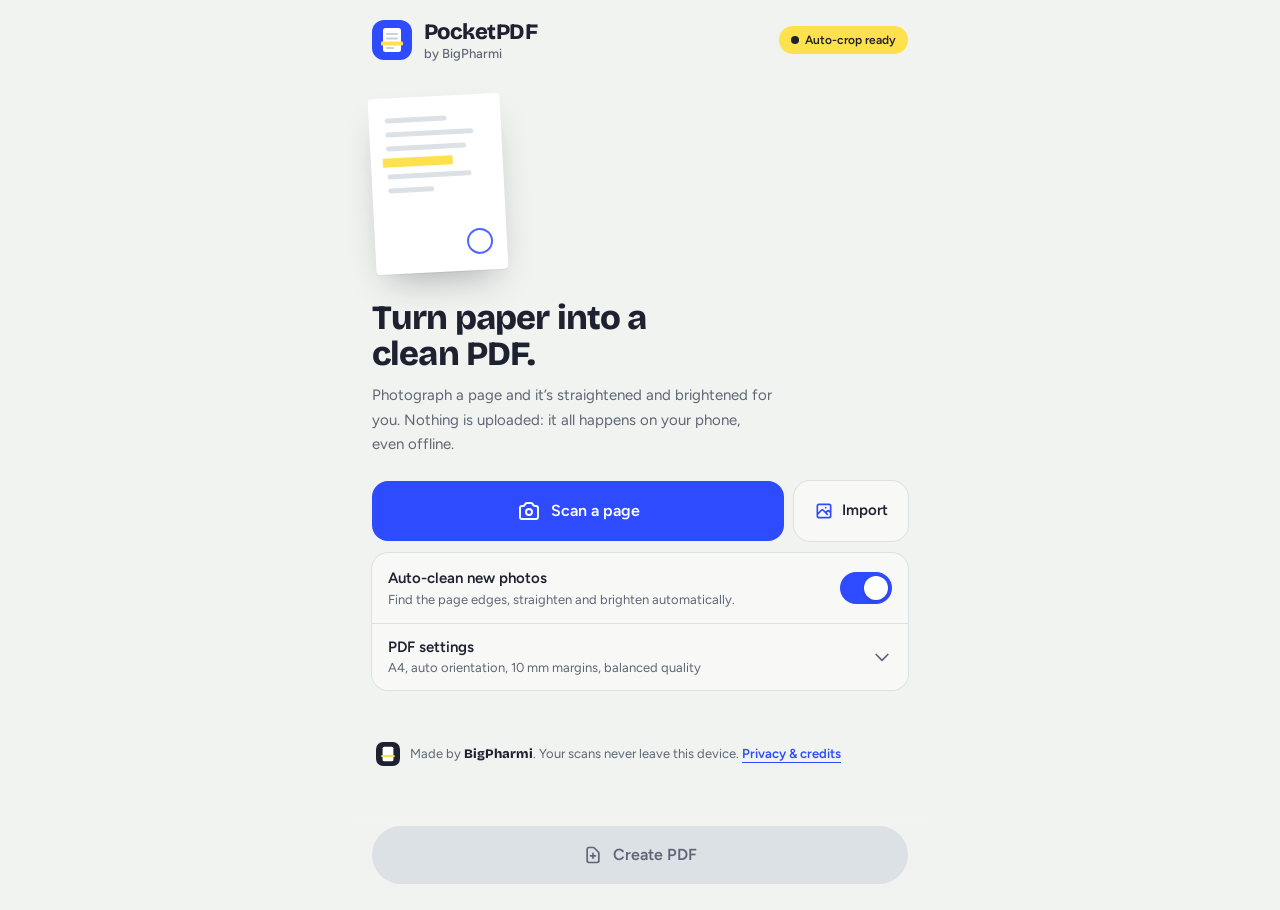
==== commit 86ad0d6a: "Move Made by BigPharmi line up so it isn't hidden behind the Create PDF bar Co-Authored-By: Claude O" ====
--- a/index.html
+++ b/index.html
@@ -6,7 +6,7 @@
   <title>PocketPDF Scanner by BigPharmi</title>
   <meta name="description" content="Scan paper into clean PDFs on your phone. Cropping, clean-up and PDF creation all happen on your device. Made by BigPharmi." />
   <meta name="author" content="BigPharmi" />
-  <meta name="app-version" content="v2.1.0" />
+  <meta name="app-version" content="v2.1.1" />
   <meta name="theme-color" content="#F1F3F0" />
   <meta name="apple-mobile-web-app-capable" content="yes" />
   <meta name="mobile-web-app-capable" content="yes" />
@@ -180,7 +180,7 @@
     </section>
 
     <!-- Credit -->
-    <footer class="mt-14 flex items-center gap-2.5 text-[13px] text-muted">
+    <footer class="mt-5 px-1 flex items-center gap-2.5 text-[13px] text-muted">
       <svg class="w-6 h-6 shrink-0" viewBox="0 0 40 40" aria-hidden="true">
         <rect width="40" height="40" rx="12" fill="#1E2230" />
         <rect x="11" y="8" width="18" height="24" rx="2.5" fill="#fff" />
--- a/css/app.css
+++ b/css/app.css
@@ -1,4 +1,4 @@
-/*! pocketpdf v2.1.0 */
+/*! pocketpdf v2.1.1 */
 @font-face{font-family:Bricolage Grotesque;font-style:normal;font-weight:700;font-display:swap;src:url(../fonts/bricolage-grotesque-latin-700-normal.woff2) format("woff2")}@font-face{font-family:Bricolage Grotesque;font-style:normal;font-weight:800;font-display:swap;src:url(../fonts/bricolage-grotesque-latin-800-normal.woff2) format("woff2")}@font-face{font-family:Figtree;font-style:normal;font-weight:400;font-display:swap;src:url(../fonts/figtree-latin-400-normal.woff2) format("woff2")}@font-face{font-family:Figtree;font-style:normal;font-weight:500;font-display:swap;src:url(../fonts/figtree-latin-500-normal.woff2) format("woff2")}@font-face{font-family:Figtree;font-style:normal;font-weight:600;font-display:swap;src:url(../fonts/figtree-latin-600-normal.woff2) format("woff2")}@font-face{font-family:Figtree;font-style:normal;font-weight:700;font-display:swap;src:url(../fonts/figtree-latin-700-normal.woff2) format("woff2")}*,:after,:before{--tw-border-spacing-x:0;--tw-border-spacing-y:0;--tw-translate-x:0;--tw-translate-y:0;--tw-rotate:0;--tw-skew-x:0;--tw-skew-y:0;--tw-scale-x:1;--tw-scale-y:1;--tw-pan-x: ;--tw-pan-y: ;--tw-pinch-zoom: ;--tw-scroll-snap-strictness:proximity;--tw-gradient-from-position: ;--tw-gradient-via-position: ;--tw-gradient-to-position: ;--tw-ordinal: ;--tw-slashed-zero: ;--tw-numeric-figure: ;--tw-numeric-spacing: ;--tw-numeric-fraction: ;--tw-ring-inset: ;--tw-ring-offset-width:0px;--tw-ring-offset-color:#fff;--tw-ring-color:rgba(59,130,246,.5);--tw-ring-offset-shadow:0 0 #0000;--tw-ring-shadow:0 0 #0000;--tw-shadow:0 0 #0000;--tw-shadow-colored:0 0 #0000;--tw-blur: ;--tw-brightness: ;--tw-contrast: ;--tw-grayscale: ;--tw-hue-rotate: ;--tw-invert: ;--tw-saturate: ;--tw-sepia: ;--tw-drop-shadow: ;--tw-backdrop-blur: ;--tw-backdrop-brightness: ;--tw-backdrop-contrast: ;--tw-backdrop-grayscale: ;--tw-backdrop-hue-rotate: ;--tw-backdrop-invert: ;--tw-backdrop-opacity: ;--tw-backdrop-saturate: ;--tw-backdrop-sepia: ;--tw-contain-size: ;--tw-contain-layout: ;--tw-contain-paint: ;--tw-contain-style: }::backdrop{--tw-border-spacing-x:0;--tw-border-spacing-y:0;--tw-translate-x:0;--tw-translate-y:0;--tw-rotate:0;--tw-skew-x:0;--tw-skew-y:0;--tw-scale-x:1;--tw-scale-y:1;--tw-pan-x: ;--tw-pan-y: ;--tw-pinch-zoom: ;--tw-scroll-snap-strictness:proximity;--tw-gradient-from-position: ;--tw-gradient-via-position: ;--tw-gradient-to-position: ;--tw-ordinal: ;--tw-slashed-zero: ;--tw-numeric-figure: ;--tw-numeric-spacing: ;--tw-numeric-fraction: ;--tw-ring-inset: ;--tw-ring-offset-width:0px;--tw-ring-offset-color:#fff;--tw-ring-color:rgba(59,130,246,.5);--tw-ring-offset-shadow:0 0 #0000;--tw-ring-shadow:0 0 #0000;--tw-shadow:0 0 #0000;--tw-shadow-colored:0 0 #0000;--tw-blur: ;--tw-brightness: ;--tw-contrast: ;--tw-grayscale: ;--tw-hue-rotate: ;--tw-invert: ;--tw-saturate: ;--tw-sepia: ;--tw-drop-shadow: ;--tw-backdrop-blur: ;--tw-backdrop-brightness: ;--tw-backdrop-contrast: ;--tw-backdrop-grayscale: ;--tw-backdrop-hue-rotate: ;--tw-backdrop-invert: ;--tw-backdrop-opacity: ;--tw-backdrop-saturate: ;--tw-backdrop-sepia: ;--tw-contain-size: ;--tw-contain-layout: ;--tw-contain-paint: ;--tw-contain-style: }
 
 /*! tailwindcss v3.4.14 | MIT License | https://tailwindcss.com*/*,:after,:before{box-sizing:border-box;border:0 solid #e5e7eb}:after,:before{--tw-content:""}:host,html{line-height:1.5;-webkit-text-size-adjust:100%;-moz-tab-size:4;-o-tab-size:4;tab-size:4;font-family:Figtree,system-ui,-apple-system,Segoe UI,Roboto,sans-serif;font-feature-settings:normal;font-variation-settings:normal;-webkit-tap-highlight-color:transparent}body{margin:0;line-height:inherit}hr{height:0;color:inherit;border-top-width:1px}abbr:where([title]){-webkit-text-decoration:underline dotted;text-decoration:underline dotted}h1,h2,h3,h4,h5,h6{font-size:inherit;font-weight:inherit}a{color:inherit;text-decoration:inherit}b,strong{font-weight:bolder}code,kbd,pre,samp{font-family:ui-monospace,SFMono-Regular,Menlo,Monaco,Consolas,Liberation Mono,Courier New,monospace;font-feature-settings:normal;font-variation-settings:normal;font-size:1em}small{font-size:80%}sub,sup{font-size:75%;line-height:0;position:relative;vertical-align:baseline}sub{bottom:-.25em}sup{top:-.5em}table{text-indent:0;border-color:inherit;border-collapse:collapse}button,input,optgroup,select,textarea{font-family:inherit;font-feature-settings:inherit;font-variation-settings:inherit;font-size:100%;font-weight:inherit;line-height:inherit;letter-spacing:inherit;color:inherit;margin:0;padding:0}button,select{text-transform:none}button,input:where([type=button]),input:where([type=reset]),input:where([type=submit]){-webkit-appearance:button;background-color:transparent;background-image:none}:-moz-focusring{outline:auto}:-moz-ui-invalid{box-shadow:none}progress{vertical-align:baseline}::-webkit-inner-spin-button,::-webkit-outer-spin-button{height:auto}[type=search]{-webkit-appearance:textfield;outline-offset:-2px}::-webkit-search-decoration{-webkit-appearance:none}::-webkit-file-upload-button{-webkit-appearance:button;font:inherit}summary{display:list-item}blockquote,dd,dl,figure,h1,h2,h3,h4,h5,h6,hr,p,pre{margin:0}fieldset{margin:0}fieldset,legend{padding:0}menu,ol,ul{list-style:none;margin:0;padding:0}dialog{padding:0}textarea{resize:vertical}input::-moz-placeholder,textarea::-moz-placeholder{opacity:1;color:#9ca3af}input::placeholder,textarea::placeholder{opacity:1;color:#9ca3af}[role=button],button{cursor:pointer}:disabled{cursor:default}audio,canvas,embed,iframe,img,object,svg,video{display:block;vertical-align:middle}img,video{max-width:100%;height:auto}[hidden]:where(:not([hidden=until-found])){display:none}html{-webkit-tap-highlight-color:transparent;overscroll-behavior-y:contain;overflow-x:hidden}body{overflow-x:clip}:focus-visible{outline:2.5px solid #2f4bff;outline-offset:2px}#studioModal :focus-visible{outline-color:#ffe14d}.pb-safe{padding-bottom:max(1rem,env(safe-area-inset-bottom))}.pt-safe{padding-top:max(.75rem,env(safe-area-inset-top))}.pt-safe-header{padding-top:env(safe-area-inset-top)}.field-label{margin-bottom:.375rem;display:block;font-size:13px;font-weight:600;--tw-text-opacity:1;color:rgb(94 102 117/var(--tw-text-opacity))}.field{min-height:46px;width:100%;border-radius:.75rem;--tw-bg-opacity:1;background-color:rgb(241 243 240/var(--tw-bg-opacity));padding-left:.875rem;padding-right:.875rem;font-size:1rem;line-height:1.5rem;font-weight:500;--tw-text-opacity:1;color:rgb(30 34 48/var(--tw-text-opacity));outline:2px solid transparent;outline-offset:2px;--tw-ring-offset-shadow:var(--tw-ring-inset) 0 0 0 var(--tw-ring-offset-width) var(--tw-ring-offset-color);--tw-ring-shadow:var(--tw-ring-inset) 0 0 0 calc(1px + var(--tw-ring-offset-width)) var(--tw-ring-color);box-shadow:var(--tw-ring-offset-shadow),var(--tw-ring-shadow),var(--tw-shadow,0 0 #0000);--tw-ring-color:transparent;transition-property:color,background-color,border-color,text-decoration-color,fill,stroke,opacity,box-shadow,transform,filter,-webkit-backdrop-filter;transition-property:color,background-color,border-color,text-decoration-color,fill,stroke,opacity,box-shadow,transform,filter,backdrop-filter;transition-property:color,background-color,border-color,text-decoration-color,fill,stroke,opacity,box-shadow,transform,filter,backdrop-filter,-webkit-backdrop-filter;transition-timing-function:cubic-bezier(.4,0,.2,1);transition-duration:.15s}.field:focus{--tw-bg-opacity:1;background-color:rgb(255 255 255/var(--tw-bg-opacity));--tw-ring-offset-shadow:var(--tw-ring-inset) 0 0 0 var(--tw-ring-offset-width) var(--tw-ring-offset-color);--tw-ring-shadow:var(--tw-ring-inset) 0 0 0 calc(2px + var(--tw-ring-offset-width)) var(--tw-ring-color);box-shadow:var(--tw-ring-offset-shadow),var(--tw-ring-shadow),var(--tw-shadow,0 0 #0000);--tw-ring-opacity:1;--tw-ring-color:rgb(47 75 255/var(--tw-ring-opacity))}.toggle-track{position:relative;display:block;height:2rem;width:52px;border-radius:9999px;--tw-bg-opacity:1;background-color:rgb(220 225 230/var(--tw-bg-opacity));transition-property:color,background-color,border-color,text-decoration-color,fill,stroke;transition-timing-function:cubic-bezier(.4,0,.2,1);transition-duration:.15s}.toggle-track:after{content:"";position:absolute;top:.25rem;left:.25rem;height:1.5rem;width:1.5rem;border-radius:9999px;--tw-bg-opacity:1;background-color:rgb(255 255 255/var(--tw-bg-opacity));transition-property:transform;transition-timing-function:cubic-bezier(.4,0,.2,1);transition-duration:.15s;box-shadow:0 1px 3px rgba(30,34,48,.25)}.peer:checked+.toggle-track{--tw-bg-opacity:1;background-color:rgb(47 75 255/var(--tw-bg-opacity))}.peer:checked+.toggle-track:after{transform:translateX(20px)}.peer:focus-visible+.toggle-track{outline:2.5px solid #2f4bff;outline-offset:2px}.btn-primary{display:flex;min-height:52px;align-items:center;justify-content:center;gap:.5rem;border-radius:1rem;--tw-bg-opacity:1;background-color:rgb(47 75 255/var(--tw-bg-opacity));padding-left:1.25rem;padding-right:1.25rem;font-weight:600;--tw-text-opacity:1;color:rgb(255 255 255/var(--tw-text-opacity));transition-property:color,background-color,border-color,text-decoration-color,fill,stroke,opacity,box-shadow,transform,filter,-webkit-backdrop-filter;transition-property:color,background-color,border-color,text-decoration-color,fill,stroke,opacity,box-shadow,transform,filter,backdrop-filter;transition-property:color,background-color,border-color,text-decoration-color,fill,stroke,opacity,box-shadow,transform,filter,backdrop-filter,-webkit-backdrop-filter;transition-timing-function:cubic-bezier(.4,0,.2,1);transition-duration:.15s}.btn-primary:hover{--tw-bg-opacity:1;background-color:rgb(31 54 217/var(--tw-bg-opacity))}.btn-secondary{display:flex;min-height:52px;align-items:center;justify-content:center;gap:.5rem;border-radius:1rem;--tw-bg-opacity:1;background-color:rgb(241 243 240/var(--tw-bg-opacity));padding-left:1.25rem;padding-right:1.25rem;font-weight:600;--tw-text-opacity:1;color:rgb(30 34 48/var(--tw-text-opacity));transition-property:color,background-color,border-color,text-decoration-color,fill,stroke,opacity,box-shadow,transform,filter,-webkit-backdrop-filter;transition-property:color,background-color,border-color,text-decoration-color,fill,stroke,opacity,box-shadow,transform,filter,backdrop-filter;transition-property:color,background-color,border-color,text-decoration-color,fill,stroke,opacity,box-shadow,transform,filter,backdrop-filter,-webkit-backdrop-filter;transition-timing-function:cubic-bezier(.4,0,.2,1);transition-duration:.15s}.btn-secondary:hover{--tw-bg-opacity:1;background-color:rgb(220 225 230/var(--tw-bg-opacity))}.sheet-panel{width:100%;border-top-left-radius:28px;border-top-right-radius:28px;--tw-bg-opacity:1;background-color:rgb(255 255 255/var(--tw-bg-opacity));padding-left:1.5rem;padding-right:1.5rem;padding-top:1.5rem}@media (min-width:640px){.sheet-panel{max-width:24rem;border-radius:28px}}.sheet-panel{padding-bottom:max(1.5rem,env(safe-area-inset-bottom));box-shadow:0 -10px 40px rgba(30,34,48,.18)}.page-sheet{position:relative;display:block;aspect-ratio:3/4;width:100%;cursor:pointer;overflow:hidden;border-radius:4px;--tw-bg-opacity:1;background-color:rgb(255 255 255/var(--tw-bg-opacity));transition-property:transform;transition-timing-function:cubic-bezier(.4,0,.2,1);transition-duration:.15s;box-shadow:0 1px 0 rgba(30,34,48,.06),0 6px 18px -6px rgba(30,34,48,.22)}.page-sheet:active{transform:scale(.98)}.page-tool{display:flex;height:2.5rem;width:2.5rem;align-items:center;justify-content:center;border-radius:9999px;--tw-text-opacity:1;color:rgb(30 34 48/var(--tw-text-opacity));transition-property:color,background-color,border-color,text-decoration-color,fill,stroke,opacity,box-shadow,transform,filter,-webkit-backdrop-filter;transition-property:color,background-color,border-color,text-decoration-color,fill,stroke,opacity,box-shadow,transform,filter,backdrop-filter;transition-property:color,background-color,border-color,text-decoration-color,fill,stroke,opacity,box-shadow,transform,filter,backdrop-filter,-webkit-backdrop-filter;transition-timing-function:cubic-bezier(.4,0,.2,1);transition-duration:.15s}.page-tool:hover{--tw-bg-opacity:1;background-color:rgb(248 249 247/var(--tw-bg-opacity))}.page-tool:disabled{pointer-events:none;opacity:.3}.sortable-ghost{opacity:.35}.sortable-chosen .page-sheet{box-shadow:0 0 0 3px #ffe14d,0 12px 28px -8px rgba(30,34,48,.35)}.seg-tab{min-height:38px;border-radius:9999px;padding-left:1rem;padding-right:1rem;font-size:.875rem;line-height:1.25rem;font-weight:600;color:hsla(0,0%,100%,.7);transition-property:color,background-color,border-color,text-decoration-color,fill,stroke,opacity,box-shadow,transform,filter,-webkit-backdrop-filter;transition-property:color,background-color,border-color,text-decoration-color,fill,stroke,opacity,box-shadow,transform,filter,backdrop-filter;transition-property:color,background-color,border-color,text-decoration-color,fill,stroke,opacity,box-shadow,transform,filter,backdrop-filter,-webkit-backdrop-filter;transition-timing-function:cubic-bezier(.4,0,.2,1);transition-duration:.15s}.seg-tab:hover{--tw-text-opacity:1;color:rgb(255 255 255/var(--tw-text-opacity))}.seg-tab[aria-selected=true]{--tw-bg-opacity:1;background-color:rgb(255 255 255/var(--tw-bg-opacity));--tw-text-opacity:1;color:rgb(30 34 48/var(--tw-text-opacity))}.studio-tool{display:flex;min-height:62px;flex-direction:column;align-items:center;justify-content:center;gap:.25rem;border-radius:1rem;--tw-bg-opacity:1;background-color:rgb(36 42 58/var(--tw-bg-opacity));padding:.5rem .25rem;text-align:center;font-size:12px;font-weight:600;line-height:1.25;color:hsla(0,0%,100%,.9);transition-property:color,background-color,border-color,text-decoration-color,fill,stroke,opacity,box-shadow,transform,filter,-webkit-backdrop-filter;transition-property:color,background-color,border-color,text-decoration-color,fill,stroke,opacity,box-shadow,transform,filter,backdrop-filter;transition-property:color,background-color,border-color,text-decoration-color,fill,stroke,opacity,box-shadow,transform,filter,backdrop-filter,-webkit-backdrop-filter;transition-timing-function:cubic-bezier(.4,0,.2,1);transition-duration:.15s}.studio-tool:hover{--tw-bg-opacity:1;background-color:rgb(48 56 77/var(--tw-bg-opacity))}.studio-tool:active{--tw-scale-x:.95;--tw-scale-y:.95;transform:translate(var(--tw-translate-x),var(--tw-translate-y)) rotate(var(--tw-rotate)) skewX(var(--tw-skew-x)) skewY(var(--tw-skew-y)) scaleX(var(--tw-scale-x)) scaleY(var(--tw-scale-y))}.studio-tool svg{color:#ffe14d}.filter-pill{min-height:42px;flex-shrink:0;white-space:nowrap;border-radius:9999px;--tw-bg-opacity:1;background-color:rgb(36 42 58/var(--tw-bg-opacity));padding-left:1rem;padding-right:1rem;font-size:.875rem;line-height:1.25rem;font-weight:600;color:hsla(0,0%,100%,.8);transition-property:color,background-color,border-color,text-decoration-color,fill,stroke,opacity,box-shadow,transform,filter,-webkit-backdrop-filter;transition-property:color,background-color,border-color,text-decoration-color,fill,stroke,opacity,box-shadow,transform,filter,backdrop-filter;transition-property:color,background-color,border-color,text-decoration-color,fill,stroke,opacity,box-shadow,transform,filter,backdrop-filter,-webkit-backdrop-filter;transition-timing-function:cubic-bezier(.4,0,.2,1);transition-duration:.15s}.filter-pill:hover{--tw-text-opacity:1;color:rgb(255 255 255/var(--tw-text-opacity))}.filter-pill[aria-pressed=true]{--tw-bg-opacity:1;background-color:rgb(255 225 77/var(--tw-bg-opacity));--tw-text-opacity:1;color:rgb(30 34 48/var(--tw-text-opacity))}.busy-chip{display:flex;align-items:center;gap:.625rem;border-radius:9999px;--tw-bg-opacity:1;background-color:rgb(36 42 58/var(--tw-bg-opacity));padding:.625rem 1rem;font-size:13px;font-weight:600;--tw-text-opacity:1;color:rgb(255 255 255/var(--tw-text-opacity))}.busy-dot{height:.625rem;width:.625rem;border-radius:9999px;--tw-bg-opacity:1;background-color:rgb(255 225 77/var(--tw-bg-opacity));animation:pulse-dot 1s ease-in-out infinite}.sr-only{position:absolute;width:1px;height:1px;padding:0;margin:-1px;overflow:hidden;clip:rect(0,0,0,0);white-space:nowrap;border-width:0}.pointer-events-none{pointer-events:none}.pointer-events-auto{pointer-events:auto}.visible{visibility:visible}.static{position:static}.fixed{position:fixed}.absolute{position:absolute}.relative{position:relative}.inset-0{inset:0}.inset-x-0{left:0;right:0}.inset-x-4{left:1rem;right:1rem}.bottom-0{bottom:0}.left-1{left:.25rem}.left-2{left:.5rem}.right-1{right:.25rem}.right-2{right:.5rem}.right-3{right:.75rem}.right-3\.5{right:.875rem}.right-5{right:1.25rem}.top-1{top:.25rem}.top-3{top:.75rem}.top-4{top:1rem}.top-6{top:1.5rem}.top-9{top:2.25rem}.top-\[46px\]{top:46px}.z-30{z-index:30}.z-50{z-index:50}.z-\[60\]{z-index:60}.z-\[70\]{z-index:70}.m-5{margin:1.25rem}.-mx-1{margin-left:-.25rem;margin-right:-.25rem}.mx-auto{margin-left:auto;margin-right:auto}.-ml-1{margin-left:-.25rem}.-mt-1{margin-top:-.25rem}.mb-1{margin-bottom:.25rem}.mb-3{margin-bottom:.75rem}.mt-0\.5{margin-top:.125rem}.mt-1{margin-top:.25rem}.mt-10{margin-top:2.5rem}.mt-12{margin-top:3rem}.mt-14{margin-top:3.5rem}.mt-2{margin-top:.5rem}.mt-2\.5{margin-top:.625rem}.mt-3{margin-top:.75rem}.mt-4{margin-top:1rem}.mt-5{margin-top:1.25rem}.mt-7{margin-top:1.75rem}.mt-8{margin-top:2rem}.block{display:block}.flex{display:flex}.inline-flex{display:inline-flex}.grid{display:grid}.\!hidden{display:none!important}.hidden{display:none}.aspect-\[3\/4\]{aspect-ratio:3/4}.h-1{height:.25rem}.h-10{height:2.5rem}.h-2{height:.5rem}.h-2\.5{height:.625rem}.h-5{height:1.25rem}.h-6{height:1.5rem}.h-8{height:2rem}.h-\[116px\]{height:116px}.h-\[18px\]{height:18px}.h-\[72px\]{height:72px}.h-full{height:100%}.max-h-full{max-height:100%}.min-h-0{min-height:0}.min-h-\[36px\]{min-height:36px}.min-h-\[38px\]{min-height:38px}.min-h-\[40px\]{min-height:40px}.min-h-\[42px\]{min-height:42px}.min-h-\[44px\]{min-height:44px}.min-h-\[46px\]{min-height:46px}.min-h-\[48px\]{min-height:48px}.min-h-\[50px\]{min-height:50px}.min-h-\[52px\]{min-height:52px}.min-h-\[56px\]{min-height:56px}.min-h-\[58px\]{min-height:58px}.min-h-\[60px\]{min-height:60px}.min-h-\[62px\]{min-height:62px}.min-h-screen{min-height:100vh}.w-10{width:2.5rem}.w-14{width:3.5rem}.w-2{width:.5rem}.w-2\.5{width:.625rem}.w-5{width:1.25rem}.w-6{width:1.5rem}.w-\[116px\]{width:116px}.w-\[18px\]{width:18px}.w-\[46\%\]{width:46%}.w-\[52px\]{width:52px}.w-\[62\%\]{width:62%}.w-\[70\%\]{width:70%}.w-\[80\%\]{width:80%}.w-\[84\%\]{width:84%}.w-\[88\%\]{width:88%}.w-full{width:100%}.min-w-0{min-width:0}.min-w-\[44px\]{min-width:44px}.max-w-\[16ch\]{max-width:16ch}.max-w-\[40ch\]{max-width:40ch}.max-w-\[46ch\]{max-width:46ch}.max-w-full{max-width:100%}.max-w-md{max-width:28rem}.max-w-xl{max-width:36rem}.flex-1{flex:1 1 0%}.shrink-0{flex-shrink:0}.-translate-y-2{--tw-translate-y:-0.5rem}.-translate-y-2,.rotate-180{transform:translate(var(--tw-translate-x),var(--tw-translate-y)) rotate(var(--tw-rotate)) skewX(var(--tw-skew-x)) skewY(var(--tw-skew-y)) scaleX(var(--tw-scale-x)) scaleY(var(--tw-scale-y))}.rotate-180{--tw-rotate:180deg}.transform{transform:translate(var(--tw-translate-x),var(--tw-translate-y)) rotate(var(--tw-rotate)) skewX(var(--tw-skew-x)) skewY(var(--tw-skew-y)) scaleX(var(--tw-scale-x)) scaleY(var(--tw-scale-y))}@keyframes pulse{50%{opacity:.5}}.animate-pulse{animation:pulse 2s cubic-bezier(.4,0,.6,1) infinite}.cursor-pointer{cursor:pointer}.resize{resize:both}.list-disc{list-style-type:disc}.grid-cols-2{grid-template-columns:repeat(2,minmax(0,1fr))}.grid-cols-4{grid-template-columns:repeat(4,minmax(0,1fr))}.grid-cols-\[1fr_auto\]{grid-template-columns:1fr auto}.flex-col{flex-direction:column}.items-end{align-items:flex-end}.items-center{align-items:center}.items-baseline{align-items:baseline}.justify-center{justify-content:center}.justify-between{justify-content:space-between}.gap-1{gap:.25rem}.gap-1\.5{gap:.375rem}.gap-2{gap:.5rem}.gap-2\.5{gap:.625rem}.gap-3{gap:.75rem}.gap-4{gap:1rem}.gap-5{gap:1.25rem}.gap-x-3{-moz-column-gap:.75rem;column-gap:.75rem}.gap-y-5{row-gap:1.25rem}.space-y-1\.5>:not([hidden])~:not([hidden]){--tw-space-y-reverse:0;margin-top:calc(.375rem*(1 - var(--tw-space-y-reverse)));margin-bottom:calc(.375rem*var(--tw-space-y-reverse))}.space-y-2\.5>:not([hidden])~:not([hidden]){--tw-space-y-reverse:0;margin-top:calc(.625rem*(1 - var(--tw-space-y-reverse)));margin-bottom:calc(.625rem*var(--tw-space-y-reverse))}.space-y-3>:not([hidden])~:not([hidden]){--tw-space-y-reverse:0;margin-top:calc(.75rem*(1 - var(--tw-space-y-reverse)));margin-bottom:calc(.75rem*var(--tw-space-y-reverse))}.space-y-3\.5>:not([hidden])~:not([hidden]){--tw-space-y-reverse:0;margin-top:calc(.875rem*(1 - var(--tw-space-y-reverse)));margin-bottom:calc(.875rem*var(--tw-space-y-reverse))}.space-y-4>:not([hidden])~:not([hidden]){--tw-space-y-reverse:0;margin-top:calc(1rem*(1 - var(--tw-space-y-reverse)));margin-bottom:calc(1rem*var(--tw-space-y-reverse))}.space-y-5>:not([hidden])~:not([hidden]){--tw-space-y-reverse:0;margin-top:calc(1.25rem*(1 - var(--tw-space-y-reverse)));margin-bottom:calc(1.25rem*var(--tw-space-y-reverse))}.divide-y>:not([hidden])~:not([hidden]){--tw-divide-y-reverse:0;border-top-width:calc(1px*(1 - var(--tw-divide-y-reverse)));border-bottom-width:calc(1px*var(--tw-divide-y-reverse))}.divide-line>:not([hidden])~:not([hidden]){--tw-divide-opacity:1;border-color:rgb(220 225 230/var(--tw-divide-opacity))}.overflow-hidden{overflow:hidden}.overflow-x-auto{overflow-x:auto}.truncate{overflow:hidden;text-overflow:ellipsis}.truncate,.whitespace-nowrap{white-space:nowrap}.rounded-2xl{border-radius:1rem}.rounded-\[3px\]{border-radius:3px}.rounded-\[4px\]{border-radius:4px}.rounded-full{border-radius:9999px}.rounded-md{border-radius:.375rem}.rounded-xl{border-radius:.75rem}.rounded-t-\[28px\]{border-top-left-radius:28px;border-top-right-radius:28px}.border{border-width:1px}.border-t{border-top-width:1px}.border-line{--tw-border-opacity:1;border-color:rgb(220 225 230/var(--tw-border-opacity))}.bg-danger{--tw-bg-opacity:1;background-color:rgb(217 58 58/var(--tw-bg-opacity))}.bg-graphite{--tw-bg-opacity:1;background-color:rgb(30 34 48/var(--tw-bg-opacity))}.bg-graphite\/40{background-color:rgba(30,34,48,.4)}.bg-hilite{--tw-bg-opacity:1;background-color:rgb(255 225 77/var(--tw-bg-opacity))}.bg-line{--tw-bg-opacity:1;background-color:rgb(220 225 230/var(--tw-bg-opacity))}.bg-paper{--tw-bg-opacity:1;background-color:rgb(241 243 240/var(--tw-bg-opacity))}.bg-sheet{--tw-bg-opacity:1;background-color:rgb(248 249 247/var(--tw-bg-opacity))}.bg-studio{--tw-bg-opacity:1;background-color:rgb(23 27 38/var(--tw-bg-opacity))}.bg-studio\/60{background-color:rgba(23,27,38,.6)}.bg-studio2{--tw-bg-opacity:1;background-color:rgb(36 42 58/var(--tw-bg-opacity))}.bg-ultra{--tw-bg-opacity:1;background-color:rgb(47 75 255/var(--tw-bg-opacity))}.bg-white{--tw-bg-opacity:1;background-color:rgb(255 255 255/var(--tw-bg-opacity))}.bg-white\/40{background-color:hsla(0,0%,100%,.4)}.bg-gradient-to-t{background-image:linear-gradient(to top,var(--tw-gradient-stops))}.from-paper{--tw-gradient-from:#f1f3f0 var(--tw-gradient-from-position);--tw-gradient-to:rgba(241,243,240,0) var(--tw-gradient-to-position);--tw-gradient-stops:var(--tw-gradient-from),var(--tw-gradient-to)}.from-55\%{--tw-gradient-from-position:55%}.via-paper\/95{--tw-gradient-to:rgba(241,243,240,0) var(--tw-gradient-to-position);--tw-gradient-stops:var(--tw-gradient-from),rgba(241,243,240,.95) var(--tw-gradient-via-position),var(--tw-gradient-to)}.to-transparent{--tw-gradient-to:transparent var(--tw-gradient-to-position)}.object-contain{-o-object-fit:contain;object-fit:contain}.p-1{padding:.25rem}.p-4{padding:1rem}.p-5{padding:1.25rem}.px-0\.5{padding-left:.125rem;padding-right:.125rem}.px-1{padding-left:.25rem;padding-right:.25rem}.px-2{padding-left:.5rem;padding-right:.5rem}.px-3{padding-left:.75rem;padding-right:.75rem}.px-3\.5{padding-left:.875rem;padding-right:.875rem}.px-4{padding-left:1rem;padding-right:1rem}.px-5{padding-left:1.25rem;padding-right:1.25rem}.px-6{padding-left:1.5rem;padding-right:1.5rem}.py-1{padding-top:.25rem;padding-bottom:.25rem}.py-1\.5{padding-top:.375rem;padding-bottom:.375rem}.py-2{padding-top:.5rem;padding-bottom:.5rem}.py-2\.5{padding-top:.625rem;padding-bottom:.625rem}.py-3{padding-top:.75rem;padding-bottom:.75rem}.py-3\.5{padding-top:.875rem;padding-bottom:.875rem}.pb-0\.5{padding-bottom:.125rem}.pb-16{padding-bottom:4rem}.pb-2{padding-bottom:.5rem}.pb-3{padding-bottom:.75rem}.pb-36{padding-bottom:9rem}.pb-4{padding-bottom:1rem}.pb-6{padding-bottom:1.5rem}.pl-4{padding-left:1rem}.pl-5{padding-left:1.25rem}.pr-12{padding-right:3rem}.pr-2{padding-right:.5rem}.pt-1{padding-top:.25rem}.pt-2{padding-top:.5rem}.pt-3{padding-top:.75rem}.pt-4{padding-top:1rem}.pt-5{padding-top:1.25rem}.pt-6{padding-top:1.5rem}.text-left{text-align:left}.text-center{text-align:center}.font-display{font-family:Bricolage Grotesque,Figtree,system-ui,sans-serif}.font-sans{font-family:Figtree,system-ui,-apple-system,Segoe UI,Roboto,sans-serif}.text-2xl{font-size:1.5rem;line-height:2rem}.text-\[1\.375rem\]{font-size:1.375rem}.text-\[12px\]{font-size:12px}.text-\[13px\]{font-size:13px}.text-\[15px\]{font-size:15px}.text-\[17px\]{font-size:17px}.text-\[2\.125rem\]{font-size:2.125rem}.text-base{font-size:1rem;line-height:1.5rem}.text-sm{font-size:.875rem;line-height:1.25rem}.text-xl{font-size:1.25rem;line-height:1.75rem}.text-xs{font-size:.75rem;line-height:1rem}.font-bold{font-weight:700}.font-extrabold{font-weight:800}.font-medium{font-weight:500}.font-normal{font-weight:400}.font-semibold{font-weight:600}.tabular-nums{--tw-numeric-spacing:tabular-nums;font-variant-numeric:var(--tw-ordinal) var(--tw-slashed-zero) var(--tw-numeric-figure) var(--tw-numeric-spacing) var(--tw-numeric-fraction)}.leading-\[1\.05\]{line-height:1.05}.leading-none{line-height:1}.leading-relaxed{line-height:1.625}.leading-snug{line-height:1.375}.tracking-tight{letter-spacing:-.025em}.text-danger{--tw-text-opacity:1;color:rgb(217 58 58/var(--tw-text-opacity))}.text-graphite{--tw-text-opacity:1;color:rgb(30 34 48/var(--tw-text-opacity))}.text-hilite{--tw-text-opacity:1;color:rgb(255 225 77/var(--tw-text-opacity))}.text-muted{--tw-text-opacity:1;color:rgb(94 102 117/var(--tw-text-opacity))}.text-ultra{--tw-text-opacity:1;color:rgb(47 75 255/var(--tw-text-opacity))}.text-white{--tw-text-opacity:1;color:rgb(255 255 255/var(--tw-text-opacity))}.text-white\/60{color:hsla(0,0%,100%,.6)}.text-white\/70{color:hsla(0,0%,100%,.7)}.text-white\/75{color:hsla(0,0%,100%,.75)}.text-white\/80{color:hsla(0,0%,100%,.8)}.text-white\/90{color:hsla(0,0%,100%,.9)}.underline{text-decoration-line:underline}.underline-offset-4{text-underline-offset:4px}.antialiased{-webkit-font-smoothing:antialiased;-moz-osx-font-smoothing:grayscale}.opacity-0{opacity:0}.shadow-float{--tw-shadow:0 14px 30px -10px rgba(30,34,48,.45);--tw-shadow-colored:0 14px 30px -10px var(--tw-shadow-color)}.shadow-float,.shadow-sheet{box-shadow:var(--tw-ring-offset-shadow,0 0 #0000),var(--tw-ring-shadow,0 0 #0000),var(--tw-shadow)}.shadow-sheet{--tw-shadow:0 1px 0 rgba(30,34,48,.06),0 10px 28px -10px rgba(0,0,0,.5);--tw-shadow-colored:0 1px 0 var(--tw-shadow-color),0 10px 28px -10px var(--tw-shadow-color);--tw-shadow-color:#f8f9f7;--tw-shadow:var(--tw-shadow-colored)}.outline-none{outline:2px solid transparent;outline-offset:2px}.outline{outline-style:solid}.ring-1{--tw-ring-offset-shadow:var(--tw-ring-inset) 0 0 0 var(--tw-ring-offset-width) var(--tw-ring-offset-color);--tw-ring-shadow:var(--tw-ring-inset) 0 0 0 calc(1px + var(--tw-ring-offset-width)) var(--tw-ring-color)}.ring-1,.ring-4{box-shadow:var(--tw-ring-offset-shadow),var(--tw-ring-shadow),var(--tw-shadow,0 0 #0000)}.ring-4{--tw-ring-offset-shadow:var(--tw-ring-inset) 0 0 0 var(--tw-ring-offset-width) var(--tw-ring-offset-color);--tw-ring-shadow:var(--tw-ring-inset) 0 0 0 calc(4px + var(--tw-ring-offset-width)) var(--tw-ring-color)}.ring-hilite{--tw-ring-opacity:1;--tw-ring-color:rgb(255 225 77/var(--tw-ring-opacity))}.ring-line{--tw-ring-opacity:1;--tw-ring-color:rgb(220 225 230/var(--tw-ring-opacity))}.ring-transparent{--tw-ring-color:transparent}.grayscale{--tw-grayscale:grayscale(100%)}.filter,.grayscale{filter:var(--tw-blur) var(--tw-brightness) var(--tw-contrast) var(--tw-grayscale) var(--tw-hue-rotate) var(--tw-invert) var(--tw-saturate) var(--tw-sepia) var(--tw-drop-shadow)}.transition{transition-property:color,background-color,border-color,text-decoration-color,fill,stroke,opacity,box-shadow,transform,filter,-webkit-backdrop-filter;transition-property:color,background-color,border-color,text-decoration-color,fill,stroke,opacity,box-shadow,transform,filter,backdrop-filter;transition-property:color,background-color,border-color,text-decoration-color,fill,stroke,opacity,box-shadow,transform,filter,backdrop-filter,-webkit-backdrop-filter;transition-timing-function:cubic-bezier(.4,0,.2,1);transition-duration:.15s}.transition-all{transition-property:all;transition-timing-function:cubic-bezier(.4,0,.2,1);transition-duration:.15s}.transition-colors{transition-property:color,background-color,border-color,text-decoration-color,fill,stroke;transition-timing-function:cubic-bezier(.4,0,.2,1);transition-duration:.15s}.transition-transform{transition-property:transform;transition-timing-function:cubic-bezier(.4,0,.2,1);transition-duration:.15s}.duration-200{transition-duration:.2s}.ease-in-out{transition-timing-function:cubic-bezier(.4,0,.2,1)}.hero-sheet,.hero-sheet-wrap{display:flex}.hero-sheet{position:relative;width:132px;aspect-ratio:3/4;background:#fff;border-radius:4px;padding:20px 16px;flex-direction:column;gap:9px;transform:rotate(-3deg);box-shadow:0 1px 0 rgba(30,34,48,.06),0 18px 36px -14px rgba(30,34,48,.35);overflow:hidden}.hero-line{display:block;height:5px;border-radius:3px;background:#dce1e6}.hero-line--mark{height:9px;border-radius:1px;background:#ffe14d;margin:-2px -4px}.hero-stamp{position:absolute;right:14px;bottom:16px;width:26px;height:26px;border-radius:50%;border:2.5px solid #2f4bff;opacity:.85}.hero-beam{position:absolute;left:-10%;right:-10%;height:34px;top:-40px;background:linear-gradient(180deg,rgba(47,75,255,0) 0,rgba(47,75,255,.16) 70%,rgba(47,75,255,.9) 96%,rgba(47,75,255,0));animation:scan-beam 3.2s cubic-bezier(.45,0,.55,1) .4s infinite}@keyframes scan-beam{0%{top:-40px}55%{top:100%}to{top:100%}}@keyframes pulse-dot{0%,to{opacity:.35}50%{opacity:1}}#cropCanvas{touch-action:none;-moz-user-select:none;user-select:none;-webkit-user-select:none}.no-scrollbar::-webkit-scrollbar{display:none}.no-scrollbar{-ms-overflow-style:none;scrollbar-width:none}input[type=range].scanner-slider{-webkit-appearance:none;-moz-appearance:none;appearance:none;background:transparent;cursor:pointer;height:28px}input[type=range].scanner-slider::-webkit-slider-runnable-track{height:4px;border-radius:9999px;background:#343b52}input[type=range].scanner-slider::-webkit-slider-thumb{-webkit-appearance:none;appearance:none;width:24px;height:24px;border-radius:9999px;background:#fff;margin-top:-10px;box-shadow:0 0 0 4px #ffe14d}input[type=range].scanner-slider::-moz-range-track{height:4px;border-radius:9999px;background:#343b52}input[type=range].scanner-slider::-moz-range-thumb{width:22px;height:22px;border:0;border-radius:9999px;background:#fff;box-shadow:0 0 0 4px #ffe14d}@media (prefers-reduced-motion:reduce){*,:after,:before{transition-duration:.01ms!important;animation-duration:.01ms!important;animation-iteration-count:1!important}.hero-beam{display:none}}.marker\:text-muted ::marker{color:#5e6675}.marker\:text-muted::marker{color:#5e6675}.selection\:bg-hilite ::-moz-selection{--tw-bg-opacity:1;background-color:rgb(255 225 77/var(--tw-bg-opacity))}.selection\:bg-hilite ::selection{--tw-bg-opacity:1;background-color:rgb(255 225 77/var(--tw-bg-opacity))}.selection\:text-graphite ::-moz-selection{--tw-text-opacity:1;color:rgb(30 34 48/var(--tw-text-opacity))}.selection\:text-graphite ::selection{--tw-text-opacity:1;color:rgb(30 34 48/var(--tw-text-opacity))}.selection\:bg-hilite::-moz-selection{--tw-bg-opacity:1;background-color:rgb(255 225 77/var(--tw-bg-opacity))}.selection\:bg-hilite::selection{--tw-bg-opacity:1;background-color:rgb(255 225 77/var(--tw-bg-opacity))}.selection\:text-graphite::-moz-selection{--tw-text-opacity:1;color:rgb(30 34 48/var(--tw-text-opacity))}.selection\:text-graphite::selection{--tw-text-opacity:1;color:rgb(30 34 48/var(--tw-text-opacity))}.hover\:bg-black:hover{--tw-bg-opacity:1;background-color:rgb(0 0 0/var(--tw-bg-opacity))}.hover\:bg-line:hover{--tw-bg-opacity:1;background-color:rgb(220 225 230/var(--tw-bg-opacity))}.hover\:bg-paper\/60:hover{background-color:rgba(241,243,240,.6)}.hover\:bg-red-700:hover{--tw-bg-opacity:1;background-color:rgb(185 28 28/var(--tw-bg-opacity))}.hover\:bg-sheet:hover{--tw-bg-opacity:1;background-color:rgb(248 249 247/var(--tw-bg-opacity))}.hover\:bg-studio2:hover{--tw-bg-opacity:1;background-color:rgb(36 42 58/var(--tw-bg-opacity))}.hover\:bg-studio3:hover{--tw-bg-opacity:1;background-color:rgb(48 56 77/var(--tw-bg-opacity))}.hover\:bg-ultradark:hover{--tw-bg-opacity:1;background-color:rgb(31 54 217/var(--tw-bg-opacity))}.hover\:bg-white:hover{--tw-bg-opacity:1;background-color:rgb(255 255 255/var(--tw-bg-opacity))}.hover\:text-graphite:hover{--tw-text-opacity:1;color:rgb(30 34 48/var(--tw-text-opacity))}.hover\:text-white:hover{--tw-text-opacity:1;color:rgb(255 255 255/var(--tw-text-opacity))}.hover\:underline:hover{text-decoration-line:underline}.focus\:bg-white:focus{--tw-bg-opacity:1;background-color:rgb(255 255 255/var(--tw-bg-opacity))}.focus\:ring-2:focus{--tw-ring-offset-shadow:var(--tw-ring-inset) 0 0 0 var(--tw-ring-offset-width) var(--tw-ring-offset-color);--tw-ring-shadow:var(--tw-ring-inset) 0 0 0 calc(2px + var(--tw-ring-offset-width)) var(--tw-ring-color);box-shadow:var(--tw-ring-offset-shadow),var(--tw-ring-shadow),var(--tw-shadow,0 0 #0000)}.focus\:ring-ultra:focus{--tw-ring-opacity:1;--tw-ring-color:rgb(47 75 255/var(--tw-ring-opacity))}.active\:scale-95:active{--tw-scale-x:.95;--tw-scale-y:.95}.active\:scale-95:active,.active\:scale-\[0\.98\]:active{transform:translate(var(--tw-translate-x),var(--tw-translate-y)) rotate(var(--tw-rotate)) skewX(var(--tw-skew-x)) skewY(var(--tw-skew-y)) scaleX(var(--tw-scale-x)) scaleY(var(--tw-scale-y))}.active\:scale-\[0\.98\]:active{--tw-scale-x:0.98;--tw-scale-y:0.98}.disabled\:cursor-not-allowed:disabled{cursor:not-allowed}.disabled\:bg-line:disabled{--tw-bg-opacity:1;background-color:rgb(220 225 230/var(--tw-bg-opacity))}.disabled\:text-muted:disabled{--tw-text-opacity:1;color:rgb(94 102 117/var(--tw-text-opacity))}.disabled\:opacity-30:disabled{opacity:.3}.disabled\:opacity-50:disabled{opacity:.5}.disabled\:shadow-none:disabled{--tw-shadow:0 0 #0000;--tw-shadow-colored:0 0 #0000;box-shadow:var(--tw-ring-offset-shadow,0 0 #0000),var(--tw-ring-shadow,0 0 #0000),var(--tw-shadow)}.disabled\:active\:scale-100:active:disabled{--tw-scale-x:1;--tw-scale-y:1;transform:translate(var(--tw-translate-x),var(--tw-translate-y)) rotate(var(--tw-rotate)) skewX(var(--tw-skew-x)) skewY(var(--tw-skew-y)) scaleX(var(--tw-scale-x)) scaleY(var(--tw-scale-y))}@media (min-width:640px){.sm\:inline{display:inline}.sm\:max-w-sm{max-width:24rem}.sm\:items-center{align-items:center}.sm\:rounded-\[28px\]{border-radius:28px}.sm\:p-4{padding:1rem}}
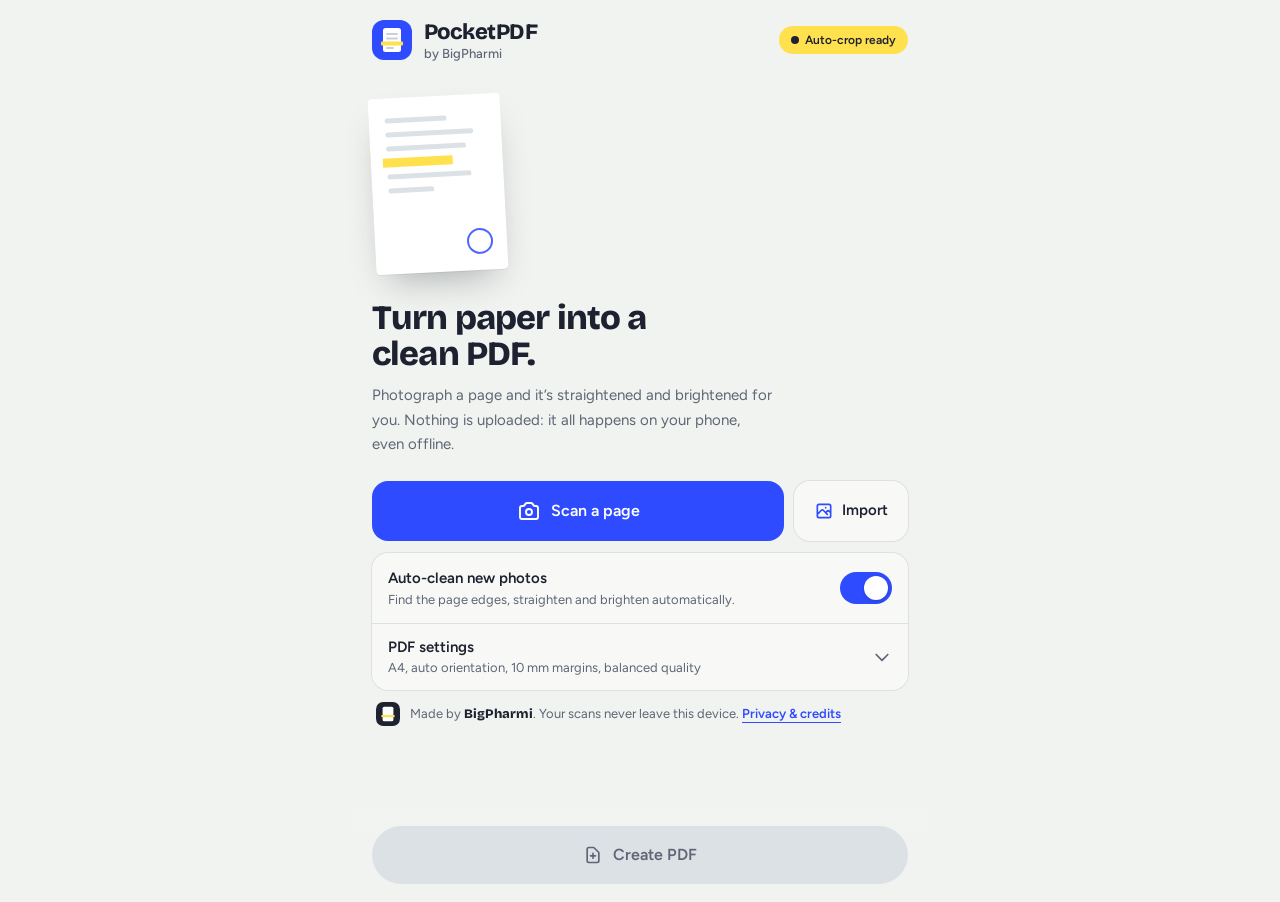
==== commit 1089b02c: "Place Made by BigPharmi line directly below PDF settings Co-Authored-By: Claude Opus 5.5 <noreply@an" ====
--- a/index.html
+++ b/index.html
@@ -6,7 +6,7 @@
   <title>PocketPDF Scanner by BigPharmi</title>
   <meta name="description" content="Scan paper into clean PDFs on your phone. Cropping, clean-up and PDF creation all happen on your device. Made by BigPharmi." />
   <meta name="author" content="BigPharmi" />
-  <meta name="app-version" content="v2.1.1" />
+  <meta name="app-version" content="v2.1.2" />
   <meta name="theme-color" content="#F1F3F0" />
   <meta name="apple-mobile-web-app-capable" content="yes" />
   <meta name="mobile-web-app-capable" content="yes" />
@@ -169,18 +169,8 @@
       </div>
     </section>
 
-    <!-- Pages -->
-    <section aria-label="Your pages" class="mt-8">
-      <div id="queueHeader" class="hidden mb-3 flex items-baseline justify-between gap-3">
-        <h2 class="font-display text-xl font-extrabold tracking-tight">Your pages <span id="queueCountLabel" class="text-muted font-bold">0</span></h2>
-        <button id="clearAllBtn" type="button" class="hidden min-h-[40px] px-2 text-sm font-semibold text-danger hover:underline underline-offset-4">Clear all</button>
-      </div>
-      <p id="reorderHint" class="hidden -mt-1 mb-3 text-[13px] text-muted">Tap a page to crop or clean it up. Press and hold to drag it into a new order.</p>
-      <div id="pageList" class="grid grid-cols-2 gap-x-3 gap-y-5"></div>
-    </section>
-
     <!-- Credit -->
-    <footer class="mt-5 px-1 flex items-center gap-2.5 text-[13px] text-muted">
+    <footer class="mt-3 px-1 flex items-center gap-2.5 text-[13px] text-muted">
       <svg class="w-6 h-6 shrink-0" viewBox="0 0 40 40" aria-hidden="true">
         <rect width="40" height="40" rx="12" fill="#1E2230" />
         <rect x="11" y="8" width="18" height="24" rx="2.5" fill="#fff" />
@@ -188,6 +178,17 @@
       </svg>
       <p>Made by <span class="font-display font-extrabold text-graphite">BigPharmi</span>. Your scans never leave this device. <a href="about.html" class="font-semibold text-ultra underline underline-offset-4 whitespace-nowrap">Privacy &amp; credits</a></p>
     </footer>
+
+    <!-- Pages -->
+    <section aria-label="Your pages" class="mt-8">
+      <div id="queueHeader" class="hidden mb-3 flex items-baseline justify-between gap-3">
+        <h2 class="font-display text-xl font-extrabold tracking-tight">Your pages <span id="queueCountLabel" class="text-muted font-bold">0</span></h2>
+        <button id="clearAllBtn" type="button" class="hidden min-h-[40px] px-2 text-sm font-semibold text-danger hover:underline underline-offset-4">Clear all</button>
+      </div>
+      <p id="reorderHint" class="hidden -mt-1 mb-3 text-[13px] text-muted">Tap a page to crop or clean it up. Press and hold to drag it into a new order.</p>
+      <div id="pageList" class="grid grid-cols-2 gap-x-3 gap-y-5"></div>
+    </section>
+
   </main>
 
   <!-- ==================== FLOATING CREATE BUTTON ==================== -->
--- a/css/app.css
+++ b/css/app.css
@@ -1,4 +1,4 @@
-/*! pocketpdf v2.1.1 */
+/*! pocketpdf v2.1.2 */
 @font-face{font-family:Bricolage Grotesque;font-style:normal;font-weight:700;font-display:swap;src:url(../fonts/bricolage-grotesque-latin-700-normal.woff2) format("woff2")}@font-face{font-family:Bricolage Grotesque;font-style:normal;font-weight:800;font-display:swap;src:url(../fonts/bricolage-grotesque-latin-800-normal.woff2) format("woff2")}@font-face{font-family:Figtree;font-style:normal;font-weight:400;font-display:swap;src:url(../fonts/figtree-latin-400-normal.woff2) format("woff2")}@font-face{font-family:Figtree;font-style:normal;font-weight:500;font-display:swap;src:url(../fonts/figtree-latin-500-normal.woff2) format("woff2")}@font-face{font-family:Figtree;font-style:normal;font-weight:600;font-display:swap;src:url(../fonts/figtree-latin-600-normal.woff2) format("woff2")}@font-face{font-family:Figtree;font-style:normal;font-weight:700;font-display:swap;src:url(../fonts/figtree-latin-700-normal.woff2) format("woff2")}*,:after,:before{--tw-border-spacing-x:0;--tw-border-spacing-y:0;--tw-translate-x:0;--tw-translate-y:0;--tw-rotate:0;--tw-skew-x:0;--tw-skew-y:0;--tw-scale-x:1;--tw-scale-y:1;--tw-pan-x: ;--tw-pan-y: ;--tw-pinch-zoom: ;--tw-scroll-snap-strictness:proximity;--tw-gradient-from-position: ;--tw-gradient-via-position: ;--tw-gradient-to-position: ;--tw-ordinal: ;--tw-slashed-zero: ;--tw-numeric-figure: ;--tw-numeric-spacing: ;--tw-numeric-fraction: ;--tw-ring-inset: ;--tw-ring-offset-width:0px;--tw-ring-offset-color:#fff;--tw-ring-color:rgba(59,130,246,.5);--tw-ring-offset-shadow:0 0 #0000;--tw-ring-shadow:0 0 #0000;--tw-shadow:0 0 #0000;--tw-shadow-colored:0 0 #0000;--tw-blur: ;--tw-brightness: ;--tw-contrast: ;--tw-grayscale: ;--tw-hue-rotate: ;--tw-invert: ;--tw-saturate: ;--tw-sepia: ;--tw-drop-shadow: ;--tw-backdrop-blur: ;--tw-backdrop-brightness: ;--tw-backdrop-contrast: ;--tw-backdrop-grayscale: ;--tw-backdrop-hue-rotate: ;--tw-backdrop-invert: ;--tw-backdrop-opacity: ;--tw-backdrop-saturate: ;--tw-backdrop-sepia: ;--tw-contain-size: ;--tw-contain-layout: ;--tw-contain-paint: ;--tw-contain-style: }::backdrop{--tw-border-spacing-x:0;--tw-border-spacing-y:0;--tw-translate-x:0;--tw-translate-y:0;--tw-rotate:0;--tw-skew-x:0;--tw-skew-y:0;--tw-scale-x:1;--tw-scale-y:1;--tw-pan-x: ;--tw-pan-y: ;--tw-pinch-zoom: ;--tw-scroll-snap-strictness:proximity;--tw-gradient-from-position: ;--tw-gradient-via-position: ;--tw-gradient-to-position: ;--tw-ordinal: ;--tw-slashed-zero: ;--tw-numeric-figure: ;--tw-numeric-spacing: ;--tw-numeric-fraction: ;--tw-ring-inset: ;--tw-ring-offset-width:0px;--tw-ring-offset-color:#fff;--tw-ring-color:rgba(59,130,246,.5);--tw-ring-offset-shadow:0 0 #0000;--tw-ring-shadow:0 0 #0000;--tw-shadow:0 0 #0000;--tw-shadow-colored:0 0 #0000;--tw-blur: ;--tw-brightness: ;--tw-contrast: ;--tw-grayscale: ;--tw-hue-rotate: ;--tw-invert: ;--tw-saturate: ;--tw-sepia: ;--tw-drop-shadow: ;--tw-backdrop-blur: ;--tw-backdrop-brightness: ;--tw-backdrop-contrast: ;--tw-backdrop-grayscale: ;--tw-backdrop-hue-rotate: ;--tw-backdrop-invert: ;--tw-backdrop-opacity: ;--tw-backdrop-saturate: ;--tw-backdrop-sepia: ;--tw-contain-size: ;--tw-contain-layout: ;--tw-contain-paint: ;--tw-contain-style: }
 
 /*! tailwindcss v3.4.14 | MIT License | https://tailwindcss.com*/*,:after,:before{box-sizing:border-box;border:0 solid #e5e7eb}:after,:before{--tw-content:""}:host,html{line-height:1.5;-webkit-text-size-adjust:100%;-moz-tab-size:4;-o-tab-size:4;tab-size:4;font-family:Figtree,system-ui,-apple-system,Segoe UI,Roboto,sans-serif;font-feature-settings:normal;font-variation-settings:normal;-webkit-tap-highlight-color:transparent}body{margin:0;line-height:inherit}hr{height:0;color:inherit;border-top-width:1px}abbr:where([title]){-webkit-text-decoration:underline dotted;text-decoration:underline dotted}h1,h2,h3,h4,h5,h6{font-size:inherit;font-weight:inherit}a{color:inherit;text-decoration:inherit}b,strong{font-weight:bolder}code,kbd,pre,samp{font-family:ui-monospace,SFMono-Regular,Menlo,Monaco,Consolas,Liberation Mono,Courier New,monospace;font-feature-settings:normal;font-variation-settings:normal;font-size:1em}small{font-size:80%}sub,sup{font-size:75%;line-height:0;position:relative;vertical-align:baseline}sub{bottom:-.25em}sup{top:-.5em}table{text-indent:0;border-color:inherit;border-collapse:collapse}button,input,optgroup,select,textarea{font-family:inherit;font-feature-settings:inherit;font-variation-settings:inherit;font-size:100%;font-weight:inherit;line-height:inherit;letter-spacing:inherit;color:inherit;margin:0;padding:0}button,select{text-transform:none}button,input:where([type=button]),input:where([type=reset]),input:where([type=submit]){-webkit-appearance:button;background-color:transparent;background-image:none}:-moz-focusring{outline:auto}:-moz-ui-invalid{box-shadow:none}progress{vertical-align:baseline}::-webkit-inner-spin-button,::-webkit-outer-spin-button{height:auto}[type=search]{-webkit-appearance:textfield;outline-offset:-2px}::-webkit-search-decoration{-webkit-appearance:none}::-webkit-file-upload-button{-webkit-appearance:button;font:inherit}summary{display:list-item}blockquote,dd,dl,figure,h1,h2,h3,h4,h5,h6,hr,p,pre{margin:0}fieldset{margin:0}fieldset,legend{padding:0}menu,ol,ul{list-style:none;margin:0;padding:0}dialog{padding:0}textarea{resize:vertical}input::-moz-placeholder,textarea::-moz-placeholder{opacity:1;color:#9ca3af}input::placeholder,textarea::placeholder{opacity:1;color:#9ca3af}[role=button],button{cursor:pointer}:disabled{cursor:default}audio,canvas,embed,iframe,img,object,svg,video{display:block;vertical-align:middle}img,video{max-width:100%;height:auto}[hidden]:where(:not([hidden=until-found])){display:none}html{-webkit-tap-highlight-color:transparent;overscroll-behavior-y:contain;overflow-x:hidden}body{overflow-x:clip}:focus-visible{outline:2.5px solid #2f4bff;outline-offset:2px}#studioModal :focus-visible{outline-color:#ffe14d}.pb-safe{padding-bottom:max(1rem,env(safe-area-inset-bottom))}.pt-safe{padding-top:max(.75rem,env(safe-area-inset-top))}.pt-safe-header{padding-top:env(safe-area-inset-top)}.field-label{margin-bottom:.375rem;display:block;font-size:13px;font-weight:600;--tw-text-opacity:1;color:rgb(94 102 117/var(--tw-text-opacity))}.field{min-height:46px;width:100%;border-radius:.75rem;--tw-bg-opacity:1;background-color:rgb(241 243 240/var(--tw-bg-opacity));padding-left:.875rem;padding-right:.875rem;font-size:1rem;line-height:1.5rem;font-weight:500;--tw-text-opacity:1;color:rgb(30 34 48/var(--tw-text-opacity));outline:2px solid transparent;outline-offset:2px;--tw-ring-offset-shadow:var(--tw-ring-inset) 0 0 0 var(--tw-ring-offset-width) var(--tw-ring-offset-color);--tw-ring-shadow:var(--tw-ring-inset) 0 0 0 calc(1px + var(--tw-ring-offset-width)) var(--tw-ring-color);box-shadow:var(--tw-ring-offset-shadow),var(--tw-ring-shadow),var(--tw-shadow,0 0 #0000);--tw-ring-color:transparent;transition-property:color,background-color,border-color,text-decoration-color,fill,stroke,opacity,box-shadow,transform,filter,-webkit-backdrop-filter;transition-property:color,background-color,border-color,text-decoration-color,fill,stroke,opacity,box-shadow,transform,filter,backdrop-filter;transition-property:color,background-color,border-color,text-decoration-color,fill,stroke,opacity,box-shadow,transform,filter,backdrop-filter,-webkit-backdrop-filter;transition-timing-function:cubic-bezier(.4,0,.2,1);transition-duration:.15s}.field:focus{--tw-bg-opacity:1;background-color:rgb(255 255 255/var(--tw-bg-opacity));--tw-ring-offset-shadow:var(--tw-ring-inset) 0 0 0 var(--tw-ring-offset-width) var(--tw-ring-offset-color);--tw-ring-shadow:var(--tw-ring-inset) 0 0 0 calc(2px + var(--tw-ring-offset-width)) var(--tw-ring-color);box-shadow:var(--tw-ring-offset-shadow),var(--tw-ring-shadow),var(--tw-shadow,0 0 #0000);--tw-ring-opacity:1;--tw-ring-color:rgb(47 75 255/var(--tw-ring-opacity))}.toggle-track{position:relative;display:block;height:2rem;width:52px;border-radius:9999px;--tw-bg-opacity:1;background-color:rgb(220 225 230/var(--tw-bg-opacity));transition-property:color,background-color,border-color,text-decoration-color,fill,stroke;transition-timing-function:cubic-bezier(.4,0,.2,1);transition-duration:.15s}.toggle-track:after{content:"";position:absolute;top:.25rem;left:.25rem;height:1.5rem;width:1.5rem;border-radius:9999px;--tw-bg-opacity:1;background-color:rgb(255 255 255/var(--tw-bg-opacity));transition-property:transform;transition-timing-function:cubic-bezier(.4,0,.2,1);transition-duration:.15s;box-shadow:0 1px 3px rgba(30,34,48,.25)}.peer:checked+.toggle-track{--tw-bg-opacity:1;background-color:rgb(47 75 255/var(--tw-bg-opacity))}.peer:checked+.toggle-track:after{transform:translateX(20px)}.peer:focus-visible+.toggle-track{outline:2.5px solid #2f4bff;outline-offset:2px}.btn-primary{display:flex;min-height:52px;align-items:center;justify-content:center;gap:.5rem;border-radius:1rem;--tw-bg-opacity:1;background-color:rgb(47 75 255/var(--tw-bg-opacity));padding-left:1.25rem;padding-right:1.25rem;font-weight:600;--tw-text-opacity:1;color:rgb(255 255 255/var(--tw-text-opacity));transition-property:color,background-color,border-color,text-decoration-color,fill,stroke,opacity,box-shadow,transform,filter,-webkit-backdrop-filter;transition-property:color,background-color,border-color,text-decoration-color,fill,stroke,opacity,box-shadow,transform,filter,backdrop-filter;transition-property:color,background-color,border-color,text-decoration-color,fill,stroke,opacity,box-shadow,transform,filter,backdrop-filter,-webkit-backdrop-filter;transition-timing-function:cubic-bezier(.4,0,.2,1);transition-duration:.15s}.btn-primary:hover{--tw-bg-opacity:1;background-color:rgb(31 54 217/var(--tw-bg-opacity))}.btn-secondary{display:flex;min-height:52px;align-items:center;justify-content:center;gap:.5rem;border-radius:1rem;--tw-bg-opacity:1;background-color:rgb(241 243 240/var(--tw-bg-opacity));padding-left:1.25rem;padding-right:1.25rem;font-weight:600;--tw-text-opacity:1;color:rgb(30 34 48/var(--tw-text-opacity));transition-property:color,background-color,border-color,text-decoration-color,fill,stroke,opacity,box-shadow,transform,filter,-webkit-backdrop-filter;transition-property:color,background-color,border-color,text-decoration-color,fill,stroke,opacity,box-shadow,transform,filter,backdrop-filter;transition-property:color,background-color,border-color,text-decoration-color,fill,stroke,opacity,box-shadow,transform,filter,backdrop-filter,-webkit-backdrop-filter;transition-timing-function:cubic-bezier(.4,0,.2,1);transition-duration:.15s}.btn-secondary:hover{--tw-bg-opacity:1;background-color:rgb(220 225 230/var(--tw-bg-opacity))}.sheet-panel{width:100%;border-top-left-radius:28px;border-top-right-radius:28px;--tw-bg-opacity:1;background-color:rgb(255 255 255/var(--tw-bg-opacity));padding-left:1.5rem;padding-right:1.5rem;padding-top:1.5rem}@media (min-width:640px){.sheet-panel{max-width:24rem;border-radius:28px}}.sheet-panel{padding-bottom:max(1.5rem,env(safe-area-inset-bottom));box-shadow:0 -10px 40px rgba(30,34,48,.18)}.page-sheet{position:relative;display:block;aspect-ratio:3/4;width:100%;cursor:pointer;overflow:hidden;border-radius:4px;--tw-bg-opacity:1;background-color:rgb(255 255 255/var(--tw-bg-opacity));transition-property:transform;transition-timing-function:cubic-bezier(.4,0,.2,1);transition-duration:.15s;box-shadow:0 1px 0 rgba(30,34,48,.06),0 6px 18px -6px rgba(30,34,48,.22)}.page-sheet:active{transform:scale(.98)}.page-tool{display:flex;height:2.5rem;width:2.5rem;align-items:center;justify-content:center;border-radius:9999px;--tw-text-opacity:1;color:rgb(30 34 48/var(--tw-text-opacity));transition-property:color,background-color,border-color,text-decoration-color,fill,stroke,opacity,box-shadow,transform,filter,-webkit-backdrop-filter;transition-property:color,background-color,border-color,text-decoration-color,fill,stroke,opacity,box-shadow,transform,filter,backdrop-filter;transition-property:color,background-color,border-color,text-decoration-color,fill,stroke,opacity,box-shadow,transform,filter,backdrop-filter,-webkit-backdrop-filter;transition-timing-function:cubic-bezier(.4,0,.2,1);transition-duration:.15s}.page-tool:hover{--tw-bg-opacity:1;background-color:rgb(248 249 247/var(--tw-bg-opacity))}.page-tool:disabled{pointer-events:none;opacity:.3}.sortable-ghost{opacity:.35}.sortable-chosen .page-sheet{box-shadow:0 0 0 3px #ffe14d,0 12px 28px -8px rgba(30,34,48,.35)}.seg-tab{min-height:38px;border-radius:9999px;padding-left:1rem;padding-right:1rem;font-size:.875rem;line-height:1.25rem;font-weight:600;color:hsla(0,0%,100%,.7);transition-property:color,background-color,border-color,text-decoration-color,fill,stroke,opacity,box-shadow,transform,filter,-webkit-backdrop-filter;transition-property:color,background-color,border-color,text-decoration-color,fill,stroke,opacity,box-shadow,transform,filter,backdrop-filter;transition-property:color,background-color,border-color,text-decoration-color,fill,stroke,opacity,box-shadow,transform,filter,backdrop-filter,-webkit-backdrop-filter;transition-timing-function:cubic-bezier(.4,0,.2,1);transition-duration:.15s}.seg-tab:hover{--tw-text-opacity:1;color:rgb(255 255 255/var(--tw-text-opacity))}.seg-tab[aria-selected=true]{--tw-bg-opacity:1;background-color:rgb(255 255 255/var(--tw-bg-opacity));--tw-text-opacity:1;color:rgb(30 34 48/var(--tw-text-opacity))}.studio-tool{display:flex;min-height:62px;flex-direction:column;align-items:center;justify-content:center;gap:.25rem;border-radius:1rem;--tw-bg-opacity:1;background-color:rgb(36 42 58/var(--tw-bg-opacity));padding:.5rem .25rem;text-align:center;font-size:12px;font-weight:600;line-height:1.25;color:hsla(0,0%,100%,.9);transition-property:color,background-color,border-color,text-decoration-color,fill,stroke,opacity,box-shadow,transform,filter,-webkit-backdrop-filter;transition-property:color,background-color,border-color,text-decoration-color,fill,stroke,opacity,box-shadow,transform,filter,backdrop-filter;transition-property:color,background-color,border-color,text-decoration-color,fill,stroke,opacity,box-shadow,transform,filter,backdrop-filter,-webkit-backdrop-filter;transition-timing-function:cubic-bezier(.4,0,.2,1);transition-duration:.15s}.studio-tool:hover{--tw-bg-opacity:1;background-color:rgb(48 56 77/var(--tw-bg-opacity))}.studio-tool:active{--tw-scale-x:.95;--tw-scale-y:.95;transform:translate(var(--tw-translate-x),var(--tw-translate-y)) rotate(var(--tw-rotate)) skewX(var(--tw-skew-x)) skewY(var(--tw-skew-y)) scaleX(var(--tw-scale-x)) scaleY(var(--tw-scale-y))}.studio-tool svg{color:#ffe14d}.filter-pill{min-height:42px;flex-shrink:0;white-space:nowrap;border-radius:9999px;--tw-bg-opacity:1;background-color:rgb(36 42 58/var(--tw-bg-opacity));padding-left:1rem;padding-right:1rem;font-size:.875rem;line-height:1.25rem;font-weight:600;color:hsla(0,0%,100%,.8);transition-property:color,background-color,border-color,text-decoration-color,fill,stroke,opacity,box-shadow,transform,filter,-webkit-backdrop-filter;transition-property:color,background-color,border-color,text-decoration-color,fill,stroke,opacity,box-shadow,transform,filter,backdrop-filter;transition-property:color,background-color,border-color,text-decoration-color,fill,stroke,opacity,box-shadow,transform,filter,backdrop-filter,-webkit-backdrop-filter;transition-timing-function:cubic-bezier(.4,0,.2,1);transition-duration:.15s}.filter-pill:hover{--tw-text-opacity:1;color:rgb(255 255 255/var(--tw-text-opacity))}.filter-pill[aria-pressed=true]{--tw-bg-opacity:1;background-color:rgb(255 225 77/var(--tw-bg-opacity));--tw-text-opacity:1;color:rgb(30 34 48/var(--tw-text-opacity))}.busy-chip{display:flex;align-items:center;gap:.625rem;border-radius:9999px;--tw-bg-opacity:1;background-color:rgb(36 42 58/var(--tw-bg-opacity));padding:.625rem 1rem;font-size:13px;font-weight:600;--tw-text-opacity:1;color:rgb(255 255 255/var(--tw-text-opacity))}.busy-dot{height:.625rem;width:.625rem;border-radius:9999px;--tw-bg-opacity:1;background-color:rgb(255 225 77/var(--tw-bg-opacity));animation:pulse-dot 1s ease-in-out infinite}.sr-only{position:absolute;width:1px;height:1px;padding:0;margin:-1px;overflow:hidden;clip:rect(0,0,0,0);white-space:nowrap;border-width:0}.pointer-events-none{pointer-events:none}.pointer-events-auto{pointer-events:auto}.visible{visibility:visible}.static{position:static}.fixed{position:fixed}.absolute{position:absolute}.relative{position:relative}.inset-0{inset:0}.inset-x-0{left:0;right:0}.inset-x-4{left:1rem;right:1rem}.bottom-0{bottom:0}.left-1{left:.25rem}.left-2{left:.5rem}.right-1{right:.25rem}.right-2{right:.5rem}.right-3{right:.75rem}.right-3\.5{right:.875rem}.right-5{right:1.25rem}.top-1{top:.25rem}.top-3{top:.75rem}.top-4{top:1rem}.top-6{top:1.5rem}.top-9{top:2.25rem}.top-\[46px\]{top:46px}.z-30{z-index:30}.z-50{z-index:50}.z-\[60\]{z-index:60}.z-\[70\]{z-index:70}.m-5{margin:1.25rem}.-mx-1{margin-left:-.25rem;margin-right:-.25rem}.mx-auto{margin-left:auto;margin-right:auto}.-ml-1{margin-left:-.25rem}.-mt-1{margin-top:-.25rem}.mb-1{margin-bottom:.25rem}.mb-3{margin-bottom:.75rem}.mt-0\.5{margin-top:.125rem}.mt-1{margin-top:.25rem}.mt-10{margin-top:2.5rem}.mt-12{margin-top:3rem}.mt-14{margin-top:3.5rem}.mt-2{margin-top:.5rem}.mt-2\.5{margin-top:.625rem}.mt-3{margin-top:.75rem}.mt-4{margin-top:1rem}.mt-5{margin-top:1.25rem}.mt-7{margin-top:1.75rem}.mt-8{margin-top:2rem}.block{display:block}.flex{display:flex}.inline-flex{display:inline-flex}.grid{display:grid}.\!hidden{display:none!important}.hidden{display:none}.aspect-\[3\/4\]{aspect-ratio:3/4}.h-1{height:.25rem}.h-10{height:2.5rem}.h-2{height:.5rem}.h-2\.5{height:.625rem}.h-5{height:1.25rem}.h-6{height:1.5rem}.h-8{height:2rem}.h-\[116px\]{height:116px}.h-\[18px\]{height:18px}.h-\[72px\]{height:72px}.h-full{height:100%}.max-h-full{max-height:100%}.min-h-0{min-height:0}.min-h-\[36px\]{min-height:36px}.min-h-\[38px\]{min-height:38px}.min-h-\[40px\]{min-height:40px}.min-h-\[42px\]{min-height:42px}.min-h-\[44px\]{min-height:44px}.min-h-\[46px\]{min-height:46px}.min-h-\[48px\]{min-height:48px}.min-h-\[50px\]{min-height:50px}.min-h-\[52px\]{min-height:52px}.min-h-\[56px\]{min-height:56px}.min-h-\[58px\]{min-height:58px}.min-h-\[60px\]{min-height:60px}.min-h-\[62px\]{min-height:62px}.min-h-screen{min-height:100vh}.w-10{width:2.5rem}.w-14{width:3.5rem}.w-2{width:.5rem}.w-2\.5{width:.625rem}.w-5{width:1.25rem}.w-6{width:1.5rem}.w-\[116px\]{width:116px}.w-\[18px\]{width:18px}.w-\[46\%\]{width:46%}.w-\[52px\]{width:52px}.w-\[62\%\]{width:62%}.w-\[70\%\]{width:70%}.w-\[80\%\]{width:80%}.w-\[84\%\]{width:84%}.w-\[88\%\]{width:88%}.w-full{width:100%}.min-w-0{min-width:0}.min-w-\[44px\]{min-width:44px}.max-w-\[16ch\]{max-width:16ch}.max-w-\[40ch\]{max-width:40ch}.max-w-\[46ch\]{max-width:46ch}.max-w-full{max-width:100%}.max-w-md{max-width:28rem}.max-w-xl{max-width:36rem}.flex-1{flex:1 1 0%}.shrink-0{flex-shrink:0}.-translate-y-2{--tw-translate-y:-0.5rem}.-translate-y-2,.rotate-180{transform:translate(var(--tw-translate-x),var(--tw-translate-y)) rotate(var(--tw-rotate)) skewX(var(--tw-skew-x)) skewY(var(--tw-skew-y)) scaleX(var(--tw-scale-x)) scaleY(var(--tw-scale-y))}.rotate-180{--tw-rotate:180deg}.transform{transform:translate(var(--tw-translate-x),var(--tw-translate-y)) rotate(var(--tw-rotate)) skewX(var(--tw-skew-x)) skewY(var(--tw-skew-y)) scaleX(var(--tw-scale-x)) scaleY(var(--tw-scale-y))}@keyframes pulse{50%{opacity:.5}}.animate-pulse{animation:pulse 2s cubic-bezier(.4,0,.6,1) infinite}.cursor-pointer{cursor:pointer}.resize{resize:both}.list-disc{list-style-type:disc}.grid-cols-2{grid-template-columns:repeat(2,minmax(0,1fr))}.grid-cols-4{grid-template-columns:repeat(4,minmax(0,1fr))}.grid-cols-\[1fr_auto\]{grid-template-columns:1fr auto}.flex-col{flex-direction:column}.items-end{align-items:flex-end}.items-center{align-items:center}.items-baseline{align-items:baseline}.justify-center{justify-content:center}.justify-between{justify-content:space-between}.gap-1{gap:.25rem}.gap-1\.5{gap:.375rem}.gap-2{gap:.5rem}.gap-2\.5{gap:.625rem}.gap-3{gap:.75rem}.gap-4{gap:1rem}.gap-5{gap:1.25rem}.gap-x-3{-moz-column-gap:.75rem;column-gap:.75rem}.gap-y-5{row-gap:1.25rem}.space-y-1\.5>:not([hidden])~:not([hidden]){--tw-space-y-reverse:0;margin-top:calc(.375rem*(1 - var(--tw-space-y-reverse)));margin-bottom:calc(.375rem*var(--tw-space-y-reverse))}.space-y-2\.5>:not([hidden])~:not([hidden]){--tw-space-y-reverse:0;margin-top:calc(.625rem*(1 - var(--tw-space-y-reverse)));margin-bottom:calc(.625rem*var(--tw-space-y-reverse))}.space-y-3>:not([hidden])~:not([hidden]){--tw-space-y-reverse:0;margin-top:calc(.75rem*(1 - var(--tw-space-y-reverse)));margin-bottom:calc(.75rem*var(--tw-space-y-reverse))}.space-y-3\.5>:not([hidden])~:not([hidden]){--tw-space-y-reverse:0;margin-top:calc(.875rem*(1 - var(--tw-space-y-reverse)));margin-bottom:calc(.875rem*var(--tw-space-y-reverse))}.space-y-4>:not([hidden])~:not([hidden]){--tw-space-y-reverse:0;margin-top:calc(1rem*(1 - var(--tw-space-y-reverse)));margin-bottom:calc(1rem*var(--tw-space-y-reverse))}.space-y-5>:not([hidden])~:not([hidden]){--tw-space-y-reverse:0;margin-top:calc(1.25rem*(1 - var(--tw-space-y-reverse)));margin-bottom:calc(1.25rem*var(--tw-space-y-reverse))}.divide-y>:not([hidden])~:not([hidden]){--tw-divide-y-reverse:0;border-top-width:calc(1px*(1 - var(--tw-divide-y-reverse)));border-bottom-width:calc(1px*var(--tw-divide-y-reverse))}.divide-line>:not([hidden])~:not([hidden]){--tw-divide-opacity:1;border-color:rgb(220 225 230/var(--tw-divide-opacity))}.overflow-hidden{overflow:hidden}.overflow-x-auto{overflow-x:auto}.truncate{overflow:hidden;text-overflow:ellipsis}.truncate,.whitespace-nowrap{white-space:nowrap}.rounded-2xl{border-radius:1rem}.rounded-\[3px\]{border-radius:3px}.rounded-\[4px\]{border-radius:4px}.rounded-full{border-radius:9999px}.rounded-md{border-radius:.375rem}.rounded-xl{border-radius:.75rem}.rounded-t-\[28px\]{border-top-left-radius:28px;border-top-right-radius:28px}.border{border-width:1px}.border-t{border-top-width:1px}.border-line{--tw-border-opacity:1;border-color:rgb(220 225 230/var(--tw-border-opacity))}.bg-danger{--tw-bg-opacity:1;background-color:rgb(217 58 58/var(--tw-bg-opacity))}.bg-graphite{--tw-bg-opacity:1;background-color:rgb(30 34 48/var(--tw-bg-opacity))}.bg-graphite\/40{background-color:rgba(30,34,48,.4)}.bg-hilite{--tw-bg-opacity:1;background-color:rgb(255 225 77/var(--tw-bg-opacity))}.bg-line{--tw-bg-opacity:1;background-color:rgb(220 225 230/var(--tw-bg-opacity))}.bg-paper{--tw-bg-opacity:1;background-color:rgb(241 243 240/var(--tw-bg-opacity))}.bg-sheet{--tw-bg-opacity:1;background-color:rgb(248 249 247/var(--tw-bg-opacity))}.bg-studio{--tw-bg-opacity:1;background-color:rgb(23 27 38/var(--tw-bg-opacity))}.bg-studio\/60{background-color:rgba(23,27,38,.6)}.bg-studio2{--tw-bg-opacity:1;background-color:rgb(36 42 58/var(--tw-bg-opacity))}.bg-ultra{--tw-bg-opacity:1;background-color:rgb(47 75 255/var(--tw-bg-opacity))}.bg-white{--tw-bg-opacity:1;background-color:rgb(255 255 255/var(--tw-bg-opacity))}.bg-white\/40{background-color:hsla(0,0%,100%,.4)}.bg-gradient-to-t{background-image:linear-gradient(to top,var(--tw-gradient-stops))}.from-paper{--tw-gradient-from:#f1f3f0 var(--tw-gradient-from-position);--tw-gradient-to:rgba(241,243,240,0) var(--tw-gradient-to-position);--tw-gradient-stops:var(--tw-gradient-from),var(--tw-gradient-to)}.from-55\%{--tw-gradient-from-position:55%}.via-paper\/95{--tw-gradient-to:rgba(241,243,240,0) var(--tw-gradient-to-position);--tw-gradient-stops:var(--tw-gradient-from),rgba(241,243,240,.95) var(--tw-gradient-via-position),var(--tw-gradient-to)}.to-transparent{--tw-gradient-to:transparent var(--tw-gradient-to-position)}.object-contain{-o-object-fit:contain;object-fit:contain}.p-1{padding:.25rem}.p-4{padding:1rem}.p-5{padding:1.25rem}.px-0\.5{padding-left:.125rem;padding-right:.125rem}.px-1{padding-left:.25rem;padding-right:.25rem}.px-2{padding-left:.5rem;padding-right:.5rem}.px-3{padding-left:.75rem;padding-right:.75rem}.px-3\.5{padding-left:.875rem;padding-right:.875rem}.px-4{padding-left:1rem;padding-right:1rem}.px-5{padding-left:1.25rem;padding-right:1.25rem}.px-6{padding-left:1.5rem;padding-right:1.5rem}.py-1{padding-top:.25rem;padding-bottom:.25rem}.py-1\.5{padding-top:.375rem;padding-bottom:.375rem}.py-2{padding-top:.5rem;padding-bottom:.5rem}.py-2\.5{padding-top:.625rem;padding-bottom:.625rem}.py-3{padding-top:.75rem;padding-bottom:.75rem}.py-3\.5{padding-top:.875rem;padding-bottom:.875rem}.pb-0\.5{padding-bottom:.125rem}.pb-16{padding-bottom:4rem}.pb-2{padding-bottom:.5rem}.pb-3{padding-bottom:.75rem}.pb-36{padding-bottom:9rem}.pb-4{padding-bottom:1rem}.pb-6{padding-bottom:1.5rem}.pl-4{padding-left:1rem}.pl-5{padding-left:1.25rem}.pr-12{padding-right:3rem}.pr-2{padding-right:.5rem}.pt-1{padding-top:.25rem}.pt-2{padding-top:.5rem}.pt-3{padding-top:.75rem}.pt-4{padding-top:1rem}.pt-5{padding-top:1.25rem}.pt-6{padding-top:1.5rem}.text-left{text-align:left}.text-center{text-align:center}.font-display{font-family:Bricolage Grotesque,Figtree,system-ui,sans-serif}.font-sans{font-family:Figtree,system-ui,-apple-system,Segoe UI,Roboto,sans-serif}.text-2xl{font-size:1.5rem;line-height:2rem}.text-\[1\.375rem\]{font-size:1.375rem}.text-\[12px\]{font-size:12px}.text-\[13px\]{font-size:13px}.text-\[15px\]{font-size:15px}.text-\[17px\]{font-size:17px}.text-\[2\.125rem\]{font-size:2.125rem}.text-base{font-size:1rem;line-height:1.5rem}.text-sm{font-size:.875rem;line-height:1.25rem}.text-xl{font-size:1.25rem;line-height:1.75rem}.text-xs{font-size:.75rem;line-height:1rem}.font-bold{font-weight:700}.font-extrabold{font-weight:800}.font-medium{font-weight:500}.font-normal{font-weight:400}.font-semibold{font-weight:600}.tabular-nums{--tw-numeric-spacing:tabular-nums;font-variant-numeric:var(--tw-ordinal) var(--tw-slashed-zero) var(--tw-numeric-figure) var(--tw-numeric-spacing) var(--tw-numeric-fraction)}.leading-\[1\.05\]{line-height:1.05}.leading-none{line-height:1}.leading-relaxed{line-height:1.625}.leading-snug{line-height:1.375}.tracking-tight{letter-spacing:-.025em}.text-danger{--tw-text-opacity:1;color:rgb(217 58 58/var(--tw-text-opacity))}.text-graphite{--tw-text-opacity:1;color:rgb(30 34 48/var(--tw-text-opacity))}.text-hilite{--tw-text-opacity:1;color:rgb(255 225 77/var(--tw-text-opacity))}.text-muted{--tw-text-opacity:1;color:rgb(94 102 117/var(--tw-text-opacity))}.text-ultra{--tw-text-opacity:1;color:rgb(47 75 255/var(--tw-text-opacity))}.text-white{--tw-text-opacity:1;color:rgb(255 255 255/var(--tw-text-opacity))}.text-white\/60{color:hsla(0,0%,100%,.6)}.text-white\/70{color:hsla(0,0%,100%,.7)}.text-white\/75{color:hsla(0,0%,100%,.75)}.text-white\/80{color:hsla(0,0%,100%,.8)}.text-white\/90{color:hsla(0,0%,100%,.9)}.underline{text-decoration-line:underline}.underline-offset-4{text-underline-offset:4px}.antialiased{-webkit-font-smoothing:antialiased;-moz-osx-font-smoothing:grayscale}.opacity-0{opacity:0}.shadow-float{--tw-shadow:0 14px 30px -10px rgba(30,34,48,.45);--tw-shadow-colored:0 14px 30px -10px var(--tw-shadow-color)}.shadow-float,.shadow-sheet{box-shadow:var(--tw-ring-offset-shadow,0 0 #0000),var(--tw-ring-shadow,0 0 #0000),var(--tw-shadow)}.shadow-sheet{--tw-shadow:0 1px 0 rgba(30,34,48,.06),0 10px 28px -10px rgba(0,0,0,.5);--tw-shadow-colored:0 1px 0 var(--tw-shadow-color),0 10px 28px -10px var(--tw-shadow-color);--tw-shadow-color:#f8f9f7;--tw-shadow:var(--tw-shadow-colored)}.outline-none{outline:2px solid transparent;outline-offset:2px}.outline{outline-style:solid}.ring-1{--tw-ring-offset-shadow:var(--tw-ring-inset) 0 0 0 var(--tw-ring-offset-width) var(--tw-ring-offset-color);--tw-ring-shadow:var(--tw-ring-inset) 0 0 0 calc(1px + var(--tw-ring-offset-width)) var(--tw-ring-color)}.ring-1,.ring-4{box-shadow:var(--tw-ring-offset-shadow),var(--tw-ring-shadow),var(--tw-shadow,0 0 #0000)}.ring-4{--tw-ring-offset-shadow:var(--tw-ring-inset) 0 0 0 var(--tw-ring-offset-width) var(--tw-ring-offset-color);--tw-ring-shadow:var(--tw-ring-inset) 0 0 0 calc(4px + var(--tw-ring-offset-width)) var(--tw-ring-color)}.ring-hilite{--tw-ring-opacity:1;--tw-ring-color:rgb(255 225 77/var(--tw-ring-opacity))}.ring-line{--tw-ring-opacity:1;--tw-ring-color:rgb(220 225 230/var(--tw-ring-opacity))}.ring-transparent{--tw-ring-color:transparent}.grayscale{--tw-grayscale:grayscale(100%)}.filter,.grayscale{filter:var(--tw-blur) var(--tw-brightness) var(--tw-contrast) var(--tw-grayscale) var(--tw-hue-rotate) var(--tw-invert) var(--tw-saturate) var(--tw-sepia) var(--tw-drop-shadow)}.transition{transition-property:color,background-color,border-color,text-decoration-color,fill,stroke,opacity,box-shadow,transform,filter,-webkit-backdrop-filter;transition-property:color,background-color,border-color,text-decoration-color,fill,stroke,opacity,box-shadow,transform,filter,backdrop-filter;transition-property:color,background-color,border-color,text-decoration-color,fill,stroke,opacity,box-shadow,transform,filter,backdrop-filter,-webkit-backdrop-filter;transition-timing-function:cubic-bezier(.4,0,.2,1);transition-duration:.15s}.transition-all{transition-property:all;transition-timing-function:cubic-bezier(.4,0,.2,1);transition-duration:.15s}.transition-colors{transition-property:color,background-color,border-color,text-decoration-color,fill,stroke;transition-timing-function:cubic-bezier(.4,0,.2,1);transition-duration:.15s}.transition-transform{transition-property:transform;transition-timing-function:cubic-bezier(.4,0,.2,1);transition-duration:.15s}.duration-200{transition-duration:.2s}.ease-in-out{transition-timing-function:cubic-bezier(.4,0,.2,1)}.hero-sheet,.hero-sheet-wrap{display:flex}.hero-sheet{position:relative;width:132px;aspect-ratio:3/4;background:#fff;border-radius:4px;padding:20px 16px;flex-direction:column;gap:9px;transform:rotate(-3deg);box-shadow:0 1px 0 rgba(30,34,48,.06),0 18px 36px -14px rgba(30,34,48,.35);overflow:hidden}.hero-line{display:block;height:5px;border-radius:3px;background:#dce1e6}.hero-line--mark{height:9px;border-radius:1px;background:#ffe14d;margin:-2px -4px}.hero-stamp{position:absolute;right:14px;bottom:16px;width:26px;height:26px;border-radius:50%;border:2.5px solid #2f4bff;opacity:.85}.hero-beam{position:absolute;left:-10%;right:-10%;height:34px;top:-40px;background:linear-gradient(180deg,rgba(47,75,255,0) 0,rgba(47,75,255,.16) 70%,rgba(47,75,255,.9) 96%,rgba(47,75,255,0));animation:scan-beam 3.2s cubic-bezier(.45,0,.55,1) .4s infinite}@keyframes scan-beam{0%{top:-40px}55%{top:100%}to{top:100%}}@keyframes pulse-dot{0%,to{opacity:.35}50%{opacity:1}}#cropCanvas{touch-action:none;-moz-user-select:none;user-select:none;-webkit-user-select:none}.no-scrollbar::-webkit-scrollbar{display:none}.no-scrollbar{-ms-overflow-style:none;scrollbar-width:none}input[type=range].scanner-slider{-webkit-appearance:none;-moz-appearance:none;appearance:none;background:transparent;cursor:pointer;height:28px}input[type=range].scanner-slider::-webkit-slider-runnable-track{height:4px;border-radius:9999px;background:#343b52}input[type=range].scanner-slider::-webkit-slider-thumb{-webkit-appearance:none;appearance:none;width:24px;height:24px;border-radius:9999px;background:#fff;margin-top:-10px;box-shadow:0 0 0 4px #ffe14d}input[type=range].scanner-slider::-moz-range-track{height:4px;border-radius:9999px;background:#343b52}input[type=range].scanner-slider::-moz-range-thumb{width:22px;height:22px;border:0;border-radius:9999px;background:#fff;box-shadow:0 0 0 4px #ffe14d}@media (prefers-reduced-motion:reduce){*,:after,:before{transition-duration:.01ms!important;animation-duration:.01ms!important;animation-iteration-count:1!important}.hero-beam{display:none}}.marker\:text-muted ::marker{color:#5e6675}.marker\:text-muted::marker{color:#5e6675}.selection\:bg-hilite ::-moz-selection{--tw-bg-opacity:1;background-color:rgb(255 225 77/var(--tw-bg-opacity))}.selection\:bg-hilite ::selection{--tw-bg-opacity:1;background-color:rgb(255 225 77/var(--tw-bg-opacity))}.selection\:text-graphite ::-moz-selection{--tw-text-opacity:1;color:rgb(30 34 48/var(--tw-text-opacity))}.selection\:text-graphite ::selection{--tw-text-opacity:1;color:rgb(30 34 48/var(--tw-text-opacity))}.selection\:bg-hilite::-moz-selection{--tw-bg-opacity:1;background-color:rgb(255 225 77/var(--tw-bg-opacity))}.selection\:bg-hilite::selection{--tw-bg-opacity:1;background-color:rgb(255 225 77/var(--tw-bg-opacity))}.selection\:text-graphite::-moz-selection{--tw-text-opacity:1;color:rgb(30 34 48/var(--tw-text-opacity))}.selection\:text-graphite::selection{--tw-text-opacity:1;color:rgb(30 34 48/var(--tw-text-opacity))}.hover\:bg-black:hover{--tw-bg-opacity:1;background-color:rgb(0 0 0/var(--tw-bg-opacity))}.hover\:bg-line:hover{--tw-bg-opacity:1;background-color:rgb(220 225 230/var(--tw-bg-opacity))}.hover\:bg-paper\/60:hover{background-color:rgba(241,243,240,.6)}.hover\:bg-red-700:hover{--tw-bg-opacity:1;background-color:rgb(185 28 28/var(--tw-bg-opacity))}.hover\:bg-sheet:hover{--tw-bg-opacity:1;background-color:rgb(248 249 247/var(--tw-bg-opacity))}.hover\:bg-studio2:hover{--tw-bg-opacity:1;background-color:rgb(36 42 58/var(--tw-bg-opacity))}.hover\:bg-studio3:hover{--tw-bg-opacity:1;background-color:rgb(48 56 77/var(--tw-bg-opacity))}.hover\:bg-ultradark:hover{--tw-bg-opacity:1;background-color:rgb(31 54 217/var(--tw-bg-opacity))}.hover\:bg-white:hover{--tw-bg-opacity:1;background-color:rgb(255 255 255/var(--tw-bg-opacity))}.hover\:text-graphite:hover{--tw-text-opacity:1;color:rgb(30 34 48/var(--tw-text-opacity))}.hover\:text-white:hover{--tw-text-opacity:1;color:rgb(255 255 255/var(--tw-text-opacity))}.hover\:underline:hover{text-decoration-line:underline}.focus\:bg-white:focus{--tw-bg-opacity:1;background-color:rgb(255 255 255/var(--tw-bg-opacity))}.focus\:ring-2:focus{--tw-ring-offset-shadow:var(--tw-ring-inset) 0 0 0 var(--tw-ring-offset-width) var(--tw-ring-offset-color);--tw-ring-shadow:var(--tw-ring-inset) 0 0 0 calc(2px + var(--tw-ring-offset-width)) var(--tw-ring-color);box-shadow:var(--tw-ring-offset-shadow),var(--tw-ring-shadow),var(--tw-shadow,0 0 #0000)}.focus\:ring-ultra:focus{--tw-ring-opacity:1;--tw-ring-color:rgb(47 75 255/var(--tw-ring-opacity))}.active\:scale-95:active{--tw-scale-x:.95;--tw-scale-y:.95}.active\:scale-95:active,.active\:scale-\[0\.98\]:active{transform:translate(var(--tw-translate-x),var(--tw-translate-y)) rotate(var(--tw-rotate)) skewX(var(--tw-skew-x)) skewY(var(--tw-skew-y)) scaleX(var(--tw-scale-x)) scaleY(var(--tw-scale-y))}.active\:scale-\[0\.98\]:active{--tw-scale-x:0.98;--tw-scale-y:0.98}.disabled\:cursor-not-allowed:disabled{cursor:not-allowed}.disabled\:bg-line:disabled{--tw-bg-opacity:1;background-color:rgb(220 225 230/var(--tw-bg-opacity))}.disabled\:text-muted:disabled{--tw-text-opacity:1;color:rgb(94 102 117/var(--tw-text-opacity))}.disabled\:opacity-30:disabled{opacity:.3}.disabled\:opacity-50:disabled{opacity:.5}.disabled\:shadow-none:disabled{--tw-shadow:0 0 #0000;--tw-shadow-colored:0 0 #0000;box-shadow:var(--tw-ring-offset-shadow,0 0 #0000),var(--tw-ring-shadow,0 0 #0000),var(--tw-shadow)}.disabled\:active\:scale-100:active:disabled{--tw-scale-x:1;--tw-scale-y:1;transform:translate(var(--tw-translate-x),var(--tw-translate-y)) rotate(var(--tw-rotate)) skewX(var(--tw-skew-x)) skewY(var(--tw-skew-y)) scaleX(var(--tw-scale-x)) scaleY(var(--tw-scale-y))}@media (min-width:640px){.sm\:inline{display:inline}.sm\:max-w-sm{max-width:24rem}.sm\:items-center{align-items:center}.sm\:rounded-\[28px\]{border-radius:28px}.sm\:p-4{padding:1rem}}
